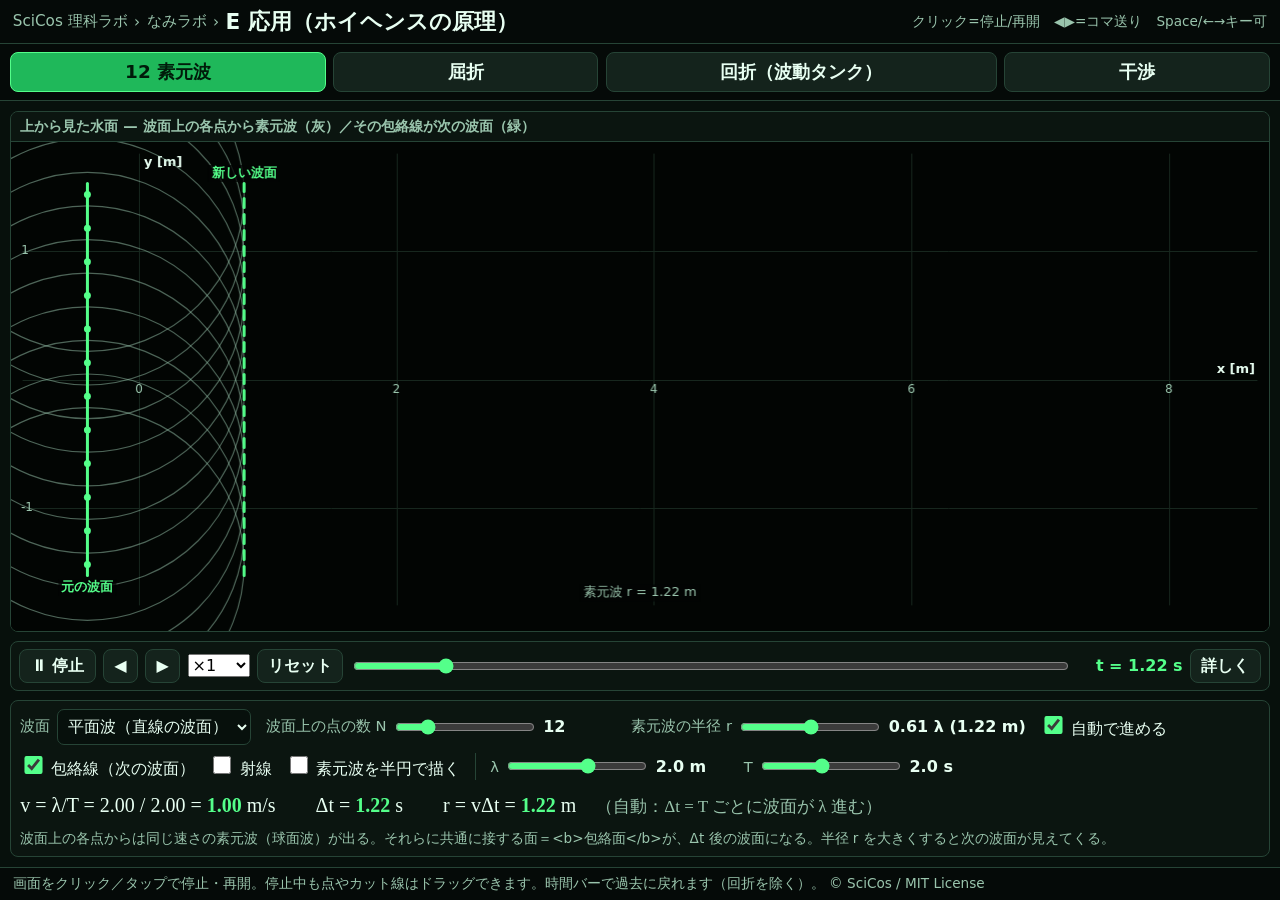
==== applied.html @ 254f8e30 "feat: なみラボ v0 — 共通ライブラリ・TOP・ページA(波面と射線/単振動/波の5量)・SPEC Co-Authored-By: Claude Fable 5.1 <noreply@anth" ====
<!doctype html><html lang="ja"><head><meta charset="utf-8">
<meta name="viewport" content="width=device-width, initial-scale=1, maximum-scale=1, user-scalable=no">
<title>E 応用（ホイヘンスの原理） - なみラボ</title>
<link rel="stylesheet" href="common.css">
<style>
  /* 局所補正（common.css は編集しない） */
  .controls .formula em{font-style:normal;color:var(--muted);font-size:.85em}
  .controls .formula .bad{color:var(--red);font-weight:700}
  .controls .note b{color:var(--green);font-weight:700}
</style>
</head><body>
<script src="common.js"></script>
<script>
(() => {
'use strict';
const { C, TAU, ui, fmt, clamp, hexA } = Nami;
const D2R = Math.PI / 180, R2D = 180 / Math.PI;

/* ===== 計測（fps）: window.__nami_debug ===== */
const DBG = (window.__nami_debug = { tab: '', fps: 0, frames: 0, grid: '', _n: 0, _t0: performance.now() });
function mark(id) {
  if (DBG.tab !== id) { DBG.tab = id; DBG._n = 0; DBG._t0 = performance.now(); }
  DBG.frames++; DBG._n++;
  const now = performance.now(), el = now - DBG._t0;
  if (el >= 500) { DBG.fps = Math.round(DBG._n * 1000 / el); DBG._n = 0; DBG._t0 = now; }
}

/* ===== 数学ヘルパ ===== */
const SN = 4096, ST = new Float32Array(SN);
for (let i = 0; i < SN; i++) ST[i] = Math.sin(TAU * i / SN);
const sinT = p => ST[((p * SN) | 0) & (SN - 1)];   // p は「回転数」単位

// 直線 nx*x+ny*y=c を矩形で切る → [[x,y],[x,y]] | null
function clipLine(nx, ny, c, r) {
  const cs = [[r.x0, r.y0], [r.x1, r.y0], [r.x1, r.y1], [r.x0, r.y1]], out = [];
  for (let k = 0; k < 4; k++) {
    const a = cs[k], b = cs[(k + 1) % 4];
    const fa = nx * a[0] + ny * a[1] - c, fb = nx * b[0] + ny * b[1] - c;
    if ((fa <= 0 && fb > 0) || (fa > 0 && fb <= 0)) {
      const t = fa / (fa - fb);
      out.push([a[0] + (b[0] - a[0]) * t, a[1] + (b[1] - a[1]) * t]);
    }
  }
  return out.length >= 2 ? [out[0], out[1]] : null;
}
// 平行な波面（山の線）を敷き詰める
function drawCrests(cv, nx, ny, lam, ph, rect, o) {
  let lo = 1e9, hi = -1e9;
  [[rect.x0, rect.y0], [rect.x1, rect.y0], [rect.x1, rect.y1], [rect.x0, rect.y1]].forEach(p => {
    const f = nx * p[0] + ny * p[1]; if (f < lo) lo = f; if (f > hi) hi = f;
  });
  const m0 = Math.ceil(ph - hi / lam), m1 = Math.floor(ph - lo / lam);
  if (m1 - m0 > 200) return;
  for (let m = m0; m <= m1; m++) {
    const seg = clipLine(nx, ny, lam * (ph - m), rect);
    if (seg) cv.line(seg[0][0], seg[0][1], seg[1][0], seg[1][1], o);
  }
}
// ワールド角 a0→a1 の円弧（ピクセル半径）
function arcPx(cv, x, y, rpx, a0, a1, o = {}) {
  const g = cv.ctx; g.save();
  g.strokeStyle = o.color || C.guide; g.lineWidth = o.width || 1.5; g.setLineDash(o.dash || []);
  g.beginPath(); g.arc(cv.px(x), cv.py(y), rpx, -a0, -a1, a1 > a0); g.stroke(); g.restore();
}
function fillRectPx(cv, X, Y, W, H, color) { const g = cv.ctx; g.save(); g.fillStyle = color; g.fillRect(X, Y, W, H); g.restore(); }

/* =========================================================
   E-12 素元波（ホイヘンスの原理）
   ========================================================= */
function buildHuygens(ctx) {
  const cv = ctx.canvas({ title: '上から見た水面 — 波面上の各点から素元波（灰）／その包絡線が次の波面（緑）' });
  const st = { mode: 'plane', N: 12, rq: 0.5, auto: true, env: true, ray: false, half: false, trail: true, lam: 2, T: 2 };

  ui.select(ctx.controls, {
    label: '波面', value: 'plane',
    options: [['plane', '平面波（直線の波面）'], ['sphere', '球面波（円弧の波面）']],
    onChange: v => st.mode = v
  });
  ui.slider(ctx.controls, { label: '波面上の点の数 N', min: 5, max: 40, step: 1, value: 12, digits: 0, onInput: v => st.N = v });
  const sR = ui.slider(ctx.controls, {
    label: '素元波の半径 r', min: 0, max: 1.2, step: 0.01, value: 0.5,
    fmt: x => fmt(x, 2) + ' λ (' + fmt(x * st.lam, 2) + ' m)',
    onInput: v => { st.rq = v; if (st.auto) { st.auto = false; tAuto.set(false, true); } }
  });
  const tAuto = ui.toggle(ctx.controls, { label: '自動で進める', checked: true, onChange: v => st.auto = v });
  ui.toggle(ctx.controls, { label: '包絡線（次の波面）', checked: true, onChange: v => st.env = v });
  ui.toggle(ctx.controls, { label: '射線', checked: false, onChange: v => st.ray = v });
  ui.toggle(ctx.controls, { label: '素元波を半円で描く', checked: false, onChange: v => st.half = v });
  ui.sep(ctx.controls);
  ui.slider(ctx.controls, { label: 'λ', min: 0.6, max: 3, step: 0.1, value: 2, unit: 'm', digits: 1, onInput: v => st.lam = v });
  ui.slider(ctx.controls, { label: 'T', min: 0.5, max: 4, step: 0.1, value: 2, unit: 's', digits: 1, onInput: v => st.T = v });
  const F = ui.formula(ctx.controls, '');
  ui.note(ctx.controls, '波面上の各点からは同じ速さの素元波（球面波）が出る。それらに共通に接する面＝<b>包絡面</b>が、Δt 後の波面になる。半径 r を大きくすると次の波面が見えてくる。');
  ui.toggle(ctx.detail, { label: '通り過ぎた波面を残す', checked: true, onChange: v => st.trail = v });
  ui.note(ctx.detail, '素元波の「後ろ向きの部分」は実際には現れない（前方にだけ進む）。「半円で描く」で教科書と同じ図になる。');

  return {
    draw(t) {
      mark('huygens');
      const lam = st.lam, T = st.T, v = lam / T;
      cv.clear(); cv.setPad({ l: 12, r: 12, t: 12, b: 26 });
      const aspect = cv.iw / Math.max(1, cv.ih);
      const halfW = Math.max(4.5, 1.75 * aspect);
      cv.setViewIso(halfW - 0.9, 0, halfW);
      const V = cv.view;
      cv.axes({ xLabel: 'x [m]', yLabel: 'y [m]', grid: true, yAxis: false, xAxis: false });

      const cyc0 = Math.floor(t / T), fr = t / T - cyc0;
      const rAuto = lam * fr;
      const r = st.auto ? rAuto : st.rq * lam;
      const dt = st.auto ? fr * T : (st.rq * lam) / v;
      const N = st.N | 0;
      const gray = hexA(C.guide, 0.5);

      if (st.mode === 'plane') {
        const xs = V.x0 + 0.5;
        const K = Math.max(1, Math.floor((V.x1 - 0.7 - xs) / lam));
        const cyc = st.auto ? (cyc0 % K) : 0;
        const x0 = xs + lam * cyc;
        const ySpan = V.y1 * 0.82;
        // 残像（すでに通った波面）
        if (st.trail) for (let c = 0; c < cyc; c++) cv.line(xs + lam * c, -ySpan, xs + lam * c, ySpan, { color: C.wave, width: 2, alpha: 0.22 });
        // 素元波
        if (r > 0.004) for (let k = 0; k < N; k++) {
          const y = N === 1 ? 0 : -ySpan + 2 * ySpan * k / (N - 1);
          cv.circle(x0, y, r, st.half ? { color: gray, width: 1.2, a0: -Math.PI / 2, a1: Math.PI / 2 } : { color: gray, width: 1.2 });
        }
        // 射線
        if (st.ray) { const stp = Math.max(1, Math.round(N / 7)); for (let k = 0; k < N; k += stp) { const y = N === 1 ? 0 : -ySpan + 2 * ySpan * k / (N - 1); cv.arrow(x0, y, x0 + Math.max(r, 0.35) + 0.45, y, { color: C.guide, width: 1.5, alpha: .8 }); } }
        // 元の波面／新しい波面
        cv.line(x0, -ySpan * 1.06, x0, ySpan * 1.06, { color: C.wave, width: 3 });
        for (let k = 0; k < N; k++) { const y = N === 1 ? 0 : -ySpan + 2 * ySpan * k / (N - 1); cv.dot(x0, y, 3.5, { color: C.wave }); }
        if (st.env && r > 0.004) {
          const solid = r > 0.93 * lam;
          cv.line(x0 + r, -ySpan * 1.06, x0 + r, ySpan * 1.06, { color: C.wave, width: 3, dash: solid ? [] : [9, 7] });
          cv.text('新しい波面', x0 + r, ySpan * 1.06, { dy: -10, color: C.wave, bold: true });
        }
        cv.text('元の波面', x0, -ySpan * 1.06, { dy: 12, color: C.wave, bold: true });
      } else {
        const S = { x: V.x0 + 0.55, y: 0 };
        const R0base = Math.max(0.9, lam * 0.7);
        const K = Math.max(1, Math.floor((V.x1 - 0.7 - S.x - R0base) / lam));
        const cyc = st.auto ? (cyc0 % K) : 0;
        const R0 = R0base + lam * cyc;
        const thMax = 72 * D2R;
        if (st.trail) for (let c = 0; c < cyc; c++) cv.circle(S.x, S.y, R0base + lam * c, { color: C.wave, width: 2, alpha: .22, a0: -thMax, a1: thMax });
        if (r > 0.004) for (let k = 0; k < N; k++) {
          const th = N === 1 ? 0 : -thMax + 2 * thMax * k / (N - 1);
          const px = S.x + R0 * Math.cos(th), py = S.y + R0 * Math.sin(th);
          cv.circle(px, py, r, st.half ? { color: gray, width: 1.2, a0: -th - Math.PI / 2, a1: -th + Math.PI / 2 } : { color: gray, width: 1.2 });
        }
        if (st.ray) { const stp = Math.max(1, Math.round(N / 7)); for (let k = 0; k < N; k += stp) { const th = N === 1 ? 0 : -thMax + 2 * thMax * k / (N - 1); const L = R0 + Math.max(r, .35) + .45; cv.arrow(S.x + R0 * Math.cos(th), S.y + R0 * Math.sin(th), S.x + L * Math.cos(th), S.y + L * Math.sin(th), { color: C.guide, width: 1.5, alpha: .8 }); } }
        cv.circle(S.x, S.y, R0, { color: C.wave, width: 3, a0: -thMax, a1: thMax });
        for (let k = 0; k < N; k++) { const th = N === 1 ? 0 : -thMax + 2 * thMax * k / (N - 1); cv.dot(S.x + R0 * Math.cos(th), S.y + R0 * Math.sin(th), 3.5, { color: C.wave }); }
        if (st.env && r > 0.004) {
          const solid = r > 0.93 * lam;
          cv.circle(S.x, S.y, R0 + r, { color: C.wave, width: 3, dash: solid ? [] : [9, 7], a0: -thMax, a1: thMax });
          cv.text('新しい波面', S.x + (R0 + r) * Math.cos(thMax * .55), S.y + (R0 + r) * Math.sin(thMax * .55), { dy: -12, color: C.wave, bold: true });
        }
        cv.dot(S.x, S.y, 6, { color: C.yellow, stroke: '#000' });
        cv.text('点波源', S.x, S.y, { dy: 16, color: C.yellow, bold: true });
        cv.text('元の波面', S.x + R0 * Math.cos(-thMax * .62), S.y + R0 * Math.sin(-thMax * .62), { dy: 14, color: C.wave, bold: true });
      }
      cv.text('素元波 r = ' + fmt(r, 2) + ' m', cv.view.x0 + (cv.view.x1 - cv.view.x0) * .5, cv.view.y0, { dy: -12, color: C.guide });
      cv.drawHandles();
      F.set('v = λ/T = ' + fmt(lam, 2) + ' / ' + fmt(T, 2) + ' = <b>' + fmt(lam / T, 2) + '</b> m/s　　'
        + 'Δt = <b>' + fmt(dt, 2) + '</b> s　　r = vΔt = <b>' + fmt(r, 2) + '</b> m'
        + (st.auto ? '　<em>（自動：Δt = T ごとに波面が λ 進む）</em>' : '　<em>（スライダーで手動）</em>'));
      if (st.auto) { const q = r / lam; if (Math.abs(sR.get() - q) > 0.005) sR.set(Math.min(1.2, q), true); }
    },
    period: () => st.T
  };
}

/* =========================================================
   E-12b 屈折
   ========================================================= */
function buildRefract(ctx) {
  const cv = ctx.canvas({ title: '境界での屈折 — 境界上の各点から出た素元波（媒質2）の包絡線が屈折波面' });
  const st = { v1: 1.5, v2: 1.0, i: 50, n: 6, wavelet: true, env: true, ray: true, anim: true, T: 2 };

  ui.slider(ctx.controls, { label: '媒質1の速さ v₁', min: 0.5, max: 2, step: 0.05, value: 1.5, unit: 'm/s', onInput: v => st.v1 = v });
  ui.slider(ctx.controls, { label: '媒質2の速さ v₂', min: 0.5, max: 2, step: 0.05, value: 1.0, unit: 'm/s', onInput: v => st.v2 = v });
  const sI = ui.slider(ctx.controls, { label: '入射角 i', min: 0, max: 80, step: 1, value: 50, digits: 0, unit: '°', onInput: v => st.i = v });
  ui.sep(ctx.controls);
  ui.toggle(ctx.controls, { label: '素元波', checked: true, onChange: v => st.wavelet = v });
  ui.toggle(ctx.controls, { label: '包絡線（屈折波面）', checked: true, onChange: v => st.env = v });
  ui.toggle(ctx.controls, { label: '射線・法線・角', checked: true, onChange: v => st.ray = v });
  ui.toggle(ctx.controls, { label: '波面アニメーション', checked: true, onChange: v => st.anim = v });
  const F = ui.formula(ctx.controls, '');
  ui.note(ctx.controls, '入射波面の端が A に着いてから、もう一方の端が B に着くまでの間に、A から出た素元波は媒質2を r = v₂t だけ広がる。<b>入射波面のハンドル（黄）をドラッグ</b>しても入射角を変えられる。');
  ui.slider(ctx.detail, { label: '素元波の数', min: 4, max: 8, step: 1, value: 6, digits: 0, onInput: v => st.n = v });
  ui.slider(ctx.detail, { label: 'T（周期）', min: 0.5, max: 4, step: 0.1, value: 2, unit: 's', digits: 1, onInput: v => st.T = v });
  ui.note(ctx.detail, '波面アニメーションは λ₁ = v₁T、λ₂ = v₂T の間隔で山の線を描いている。境界で山の線がつながる（位相が連続）ことに注目。');

  // ジオメトリ（draw で更新）
  const G = { D: 3, A: { x: -1.5, y: 0 }, hlen: 1.5 };
  cv.addHandle({
    get: () => {
      const i = st.i * D2R;
      return { x: G.A.x - Math.sin(i) * G.hlen, y: G.A.y + Math.cos(i) * G.hlen };
    },
    set: (x, y) => {
      const dx = x - G.A.x, dy = y - G.A.y;
      if (dy <= 0.02) return;
      const a = clamp(Math.atan2(-dx, dy) * R2D, 0, 80);
      st.i = a; sI.set(a, true);
    },
    color: C.yellow, r: 24, size: 8
  });

  return {
    draw(t) {
      mark('refract');
      cv.clear(); cv.setPad({ l: 12, r: 12, t: 12, b: 26 });
      const aspect = cv.iw / Math.max(1, cv.ih);
      const halfW = Math.max(3.4, 2.25 * aspect);
      cv.setViewIso(0, 0, halfW);
      const V = cv.view;
      const D = G.D = clamp(halfW * 0.62, 1.8, 3.6);
      const A = G.A = { x: -D / 2, y: 0 }, Bp = { x: D / 2, y: 0 };
      G.hlen = Math.min(V.y1 * 0.9, D * 0.75);

      // 媒質の背景
      fillRectPx(cv, cv.pad.l, cv.py(V.y1), cv.iw, cv.py(0) - cv.py(V.y1), 'rgba(105,183,255,0.055)');
      fillRectPx(cv, cv.pad.l, cv.py(0), cv.iw, cv.py(V.y0) - cv.py(0), 'rgba(199,146,255,0.075)');

      const i = st.i * D2R, si = Math.sin(i), ci = Math.cos(i);
      const v1 = st.v1, v2 = st.v2, T = st.T, lam1 = v1 * T, lam2 = v2 * T;
      const sr = (v2 / v1) * si;
      const total = sr > 1;
      const rr = total ? 0 : Math.asin(clamp(sr, -1, 1));
      const d1 = { x: si, y: -ci }, u1 = { x: ci, y: si };
      const d2 = { x: Math.sin(rr), y: -Math.cos(rr) }, u2 = { x: Math.cos(rr), y: Math.sin(rr) };

      // 波面アニメーション
      if (st.anim) {
        const ph = t / T;
        cv.clip(() => {
          drawCrests(cv, d1.x, d1.y, lam1, ph, { x0: V.x0, x1: V.x1, y0: 0, y1: V.y1 }, { color: C.wave1, width: 1.6, alpha: .45 });
          if (!total) drawCrests(cv, d2.x, d2.y, lam2, ph, { x0: V.x0, x1: V.x1, y0: V.y0, y1: 0 }, { color: C.wave, width: 1.6, alpha: .45 });
        });
      }

      // 境界
      cv.line(V.x0, 0, V.x1, 0, { color: '#8fd6b0', width: 2.5 });
      cv.text('媒質1　v₁ = ' + fmt(v1, 2) + ' m/s　λ₁ = ' + fmt(lam1, 2) + ' m', V.x0 + 0.15, V.y1, { dy: 14, align: 'left', color: C.wave1, bold: true });
      cv.text('媒質2　v₂ = ' + fmt(v2, 2) + ' m/s' + (total ? '' : '　λ₂ = ' + fmt(lam2, 2) + ' m'), V.x0 + 0.15, V.y0, { dy: -14, align: 'left', color: C.dens, bold: true });

      const degen = si < 0.03;
      if (!degen) {
        const Tt = D * si / v1;              // A→B' の所要時間
        const B = { x: A.x + u1.x * D * ci, y: A.y + u1.y * D * ci };
        // 素元波（媒質2側の半円）
        if (st.wavelet && !total) {
          const n = st.n | 0;
          for (let k = 0; k < n; k++) {
            const s = D * k / (n - 1), P = { x: A.x + s, y: 0 }, R = Math.sin(rr) * (D - s);
            if (R > 0.004) cv.circle(P.x, P.y, R, { color: hexA(C.guide, 0.55), width: 1.2, a0: 0, a1: Math.PI });
            cv.dot(P.x, 0, 3.5, { color: C.guide });
          }
        }
        // 入射波面（A→B、およびB'を通る位置）
        cv.line(A.x, A.y, B.x, B.y, { color: C.wave1, width: 3 });
        cv.text('A', A.x, A.y, { dy: 14, dx: -10, color: C.text, bold: true });
        cv.text('B', B.x, B.y, { dy: -12, color: C.wave1, bold: true });
        const segB = clipLine(u1.y, -u1.x, u1.y * Bp.x - u1.x * Bp.y, { x0: V.x0, x1: V.x1, y0: 0, y1: V.y1 });
        if (segB) cv.line(segB[0][0], segB[0][1], segB[1][0], segB[1][1], { color: C.wave1, width: 2, dash: [8, 6], alpha: .85 });
        cv.dot(Bp.x, 0, 4.5, { color: C.wave1 }); cv.text("B'", Bp.x, 0, { dy: 14, dx: 10, color: C.wave1, bold: true });
        // 屈折波面（包絡線）
        if (st.env && !total) {
          const Tp = { x: Bp.x - u2.x * D * Math.cos(rr), y: Bp.y - u2.y * D * Math.cos(rr) };
          cv.line(Bp.x, Bp.y, Tp.x, Tp.y, { color: C.wave, width: 3 });
          cv.text('屈折波面', (Bp.x + Tp.x) / 2, (Bp.y + Tp.y) / 2, { dy: 14, dx: 18, color: C.wave, bold: true });
        }
        // 射線・法線・角
        if (st.ray) {
          cv.line(A.x, V.y1 * 0.95, A.x, V.y0 * 0.95, { color: C.muted, width: 1.4, dash: [6, 6], alpha: .8 });
          const Lin = Math.min(V.y1 * 0.85, 1.6);
          cv.arrow(A.x - d1.x * Lin / ci, A.y - d1.y * Lin / ci, A.x, A.y, { color: C.wave1, width: 2.5 });
          arcPx(cv, A.x, A.y, 44, Math.PI / 2, Math.PI / 2 + i, { color: C.wave1 });
          cv.textPx('i = ' + fmt(st.i, 0) + '°', cv.px(A.x) + 58 * Math.cos(-(Math.PI / 2 + i / 2)), cv.py(A.y) + 58 * Math.sin(-(Math.PI / 2 + i / 2)), { color: C.wave1, bold: true });
          if (!total) {
            const Lr = Math.min(-V.y0 * 0.85, 1.6);
            cv.arrow(A.x, A.y, A.x + d2.x * Lr / Math.cos(rr), A.y + d2.y * Lr / Math.cos(rr), { color: C.wave, width: 2.5 });
            arcPx(cv, A.x, A.y, 44, -Math.PI / 2, -Math.PI / 2 + rr, { color: C.wave });
            cv.textPx('r = ' + fmt(rr * R2D, 1) + '°', cv.px(A.x) + 58 * Math.cos(Math.PI / 2 - rr / 2), cv.py(A.y) + 58 * Math.sin(Math.PI / 2 - rr / 2), { color: C.wave, bold: true });
          }
        }
        if (total) cv.text('屈折波なし（全反射）', (A.x + Bp.x) / 2, V.y0 * 0.55, { color: C.wave2, bold: true, size: 17 });
      } else {
        cv.text('入射角 0°（垂直入射）— 波面は境界に平行で、進む向きは変わらない', 0, V.y0 * 0.55, { color: C.muted, bold: true, size: 15 });
      }
      cv.drawHandles();

      // 読み出し
      if (total) {
        F.set('sin i / sin r：<span class="bad">屈折波なし（全反射）</span>　'
          + 'sin r = (v₂/v₁) sin i = ' + fmt(v2 / v1, 2) + ' × ' + fmt(si, 3) + ' = ' + fmt(sr, 3) + ' &gt; 1　'
          + '<em>臨界角 = ' + fmt(Math.asin(clamp(v1 / v2, -1, 1)) * R2D, 1) + '°</em>');
      } else {
        const n12 = si < 1e-6 ? v1 / v2 : si / Math.sin(rr);
        F.set('sin i / sin r = sin ' + fmt(st.i, 0) + '° / sin ' + fmt(rr * R2D, 1) + '° = ' + fmt(si, 3) + ' / ' + fmt(Math.sin(rr), 3) + ' = <b>' + fmt(n12, 3) + '</b>'
          + '　＝　v₁/v₂ = ' + fmt(v1, 2) + ' / ' + fmt(v2, 2) + ' = <b>' + fmt(v1 / v2, 3) + '</b>'
          + '　＝　λ₁/λ₂ = ' + fmt(lam1, 2) + ' / ' + fmt(lam2, 2) + ' = <b>' + fmt(lam1 / lam2, 3) + '</b>'
          + '　＝　n₁₂');
      }
    },
    period: () => st.T
  };
}

/* =========================================================
   E-12c 回折（2次元波動タンク・FDTD）
   ========================================================= */
function buildDiffract(ctx) {
  const cv = ctx.canvas({ title: '2次元 波動タンク（数値計算）— 左から平面波／中央の障壁とスリット' });
  const st = { preset: 'single', w: 24, lam: 12, sep: 40, gain: 2.2 };

  ui.select(ctx.controls, {
    label: 'プリセット', value: 'single',
    options: [['single', '単スリット'], ['double', '二重スリット'], ['none', '障壁なし']],
    onChange: v => { st.preset = v; buildWall(); }
  });
  ui.slider(ctx.controls, { label: 'スリット幅 w', min: 2, max: 60, step: 1, value: 24, digits: 0, unit: 'セル', onInput: v => { st.w = v; buildWall(); } });
  ui.slider(ctx.controls, { label: '波長 λ', min: 4, max: 30, step: 1, value: 12, digits: 0, unit: 'セル', onInput: v => st.lam = v });
  const sSep = ui.slider(ctx.controls, { label: 'スリット間隔 d', min: 12, max: 70, step: 1, value: 40, digits: 0, unit: 'セル', onInput: v => { st.sep = v; buildWall(); } });
  ui.slider(ctx.controls, { label: '明るさ', min: 1, max: 6, step: 0.1, value: 2.2, digits: 1, onInput: v => st.gain = v });
  const RO = ui.readout(ctx.controls, { label: 'w / λ', value: '' });
  ui.note(ctx.controls, '<b>作図＝手順（「12 素元波」タブ）／タンク＝現象（このタブ）</b>。スリットが波長に比べて狭い（w ≲ λ）ほど、波はスリットの後ろへ大きく回り込む。時間を巻き戻すことはできない（停止・再開・スロー・リセットのみ）。');
  ui.note(ctx.detail, '2次元波動方程式 ∂²u/∂t² = c²∇²u を差分法（クーラン数 0.5）で解いている。画面の端は吸収層（反射させない）。障壁は変位 0 の固い壁。');

  // --- 格子 ---
  let nx = 0, ny = 0, u, up, un, wall, sig, off, offg, img, step = 0, acc = 0;
  function alloc(_nx, _ny) {
    nx = _nx; ny = _ny; const n = nx * ny;
    u = new Float32Array(n); up = new Float32Array(n); un = new Float32Array(n);
    wall = new Uint8Array(n); sig = new Float32Array(n);
    off = document.createElement('canvas'); off.width = nx; off.height = ny;
    offg = off.getContext('2d'); img = offg.createImageData(nx, ny);
    const d = img.data; for (let k = 0; k < n; k++) d[4 * k + 3] = 255;
    const L = 15;
    for (let j = 0; j < ny; j++) for (let i2 = 0; i2 < nx; i2++) {
      const dist = Math.min(i2, j, nx - 1 - i2, ny - 1 - j);
      sig[j * nx + i2] = dist >= L ? 0 : 0.14 * Math.pow((L - dist) / L, 2);
    }
    step = 0; acc = 0; buildWall();
    DBG.grid = nx + '×' + ny;
  }
  const BXR = 0.42; // 障壁の位置（幅に対する割合）
  function buildWall() {
    if (!wall) return;
    wall.fill(0);
    if (st.preset === 'none') { clearField(); return; }
    const bx = Math.round(nx * BXR), cy = ny / 2;
    const open = [];
    if (st.preset === 'single') open.push([cy - st.w / 2, cy + st.w / 2]);
    else { open.push([cy - st.sep / 2 - st.w / 2, cy - st.sep / 2 + st.w / 2]); open.push([cy + st.sep / 2 - st.w / 2, cy + st.sep / 2 + st.w / 2]); }
    for (let j = 0; j < ny; j++) {
      let isOpen = false;
      for (const [a, b] of open) if (j >= a && j < b) isOpen = true;
      if (!isOpen) for (let i2 = bx; i2 < bx + 2; i2++) wall[j * nx + i2] = 1;
    }
    clearField();
  }
  function clearField() { if (u) { u.fill(0); up.fill(0); un.fill(0); } step = 0; acc = 0; }

  const Cc = 0.5, C2 = Cc * Cc, SRC = 16;
  function advance(n) {
    for (let s = 0; s < n; s++) {
      for (let j = 1; j < ny - 1; j++) {
        const row = j * nx;
        for (let i2 = 1; i2 < nx - 1; i2++) {
          const k = row + i2;
          if (wall[k]) { un[k] = 0; continue; }
          const lap = u[k + 1] + u[k - 1] + u[k + nx] + u[k - nx] - 4 * u[k];
          const sg = sig[k];
          un[k] = (2 * u[k] - (1 - sg) * up[k] + C2 * lap) / (1 + sg);
        }
      }
      for (let i2 = 0; i2 < nx; i2++) { un[i2] = 0; un[(ny - 1) * nx + i2] = 0; }
      for (let j = 0; j < ny; j++) { un[j * nx] = 0; un[j * nx + nx - 1] = 0; }
      // 平面波源（左端の列）
      const per = st.lam / Cc;
      const amp = Math.min(1, step / (2 * per));
      const sv = amp * sinT(step / per);
      for (let j = 1; j < ny - 1; j++) un[j * nx + SRC] = sv;
      const tmp = up; up = u; u = un; un = tmp;
      step++;
    }
  }
  function render() {
    const d = img.data, g = st.gain;
    for (let k = 0, n = nx * ny; k < n; k++) {
      const o = 4 * k;
      if (wall[k]) { d[o] = 124; d[o + 1] = 134; d[o + 2] = 128; continue; }
      let v = u[k] * g; if (v > 1) v = 1; else if (v < -1) v = -1;
      const m = Math.pow(Math.abs(v), 0.75);
      if (v >= 0) { d[o] = 84 * m; d[o + 1] = 255 * m; d[o + 2] = 138 * m; }
      else { d[o] = 60 * m; d[o + 1] = 130 * m; d[o + 2] = 255 * m; }
    }
    offg.putImageData(img, 0, 0);
  }

  return {
    draw(t, dt, running) {
      mark('diffract');
      cv.setPad({ l: 8, r: 8, t: 8, b: 8 });
      const aspect = cv.iw / Math.max(1, cv.ih);
      const budget = 26000;
      const wantX = clamp(Math.round(Math.sqrt(budget * aspect)), 90, 250);
      const wantY = clamp(Math.round(budget / wantX), 70, 180);
      if (Math.abs(wantX - nx) > 4 || Math.abs(wantY - ny) > 4) alloc(wantX, wantY);
      if (running && dt > 0) { acc += dt * 150; let n = Math.floor(acc); acc -= n; if (n > 14) n = 14; if (n > 0) advance(n); }
      cv.clear();
      render();
      const g = cv.ctx; g.save(); g.imageSmoothingEnabled = true;
      g.drawImage(off, cv.pad.l, cv.pad.t, cv.iw, cv.ih); g.restore();
      // 注記
      const cell = cv.iw / nx;
      cv.textPx('λ = ' + (st.lam | 0) + ' セル　スリット幅 w = ' + (st.w | 0) + ' セル　→　w/λ = ' + fmt(st.w / st.lam, 2)
        + '　（格子 ' + nx + '×' + ny + '）', cv.pad.l + 8, cv.pad.t + 12, { align: 'left', color: C.muted, size: 12 });
      // λ 目盛り
      const x0 = cv.pad.l + 8, yb = cv.pad.t + cv.ih - 14;
      g.save(); g.strokeStyle = C.yellow; g.lineWidth = 2; g.beginPath();
      g.moveTo(x0, yb - 5); g.lineTo(x0, yb); g.lineTo(x0 + st.lam * cell, yb); g.lineTo(x0 + st.lam * cell, yb - 5); g.stroke(); g.restore();
      cv.textPx('λ', x0 + st.lam * cell / 2, yb - 12, { color: C.yellow, bold: true, size: 12 });
      sSep.box.style.display = st.preset === 'double' ? '' : 'none';
      RO.set(fmt(st.w / st.lam, 2) + (st.w / st.lam >= 2 ? '　→ ほぼ直進' : st.w / st.lam <= 1 ? '　→ 大きく回り込む' : '　→ 少し広がる'));
    },
    onReset() { clearField(); },
    onStep(dir) { if (dir > 0) advance(25); },
    period: () => 2
  };
}

/* =========================================================
   E-I 干渉
   ========================================================= */
function buildInterfere(ctx) {
  const cv = ctx.canvas({ title: '2点波源の干渉（上から見た水面）— P はドラッグできます' });
  const st = { d: 3, lam: 2, T: 2, anti: false, lines: true, circles: false, gain: 1 };
  const P = { x: 2.4, y: 1.6 };

  ui.slider(ctx.controls, { label: '波源の間隔 d', min: 1, max: 6, step: 0.1, value: 3, unit: 'm', digits: 1, onInput: v => st.d = v });
  ui.select(ctx.controls, { label: '位相', value: '0', options: [['0', '同位相'], ['pi', '逆位相']], onChange: v => st.anti = (v === 'pi') });
  ui.toggle(ctx.controls, { label: '強め合い・弱め合いの線', checked: true, onChange: v => st.lines = v });
  ui.toggle(ctx.controls, { label: '教科書の作図（山＝実線・谷＝破線の同心円）', checked: false, onChange: v => st.circles = v });
  ui.sep(ctx.controls);
  ui.slider(ctx.controls, { label: 'λ', min: 0.6, max: 3, step: 0.1, value: 2, unit: 'm', digits: 1, onInput: v => st.lam = v });
  ui.slider(ctx.controls, { label: 'T', min: 0.5, max: 4, step: 0.1, value: 2, unit: 's', digits: 1, onInput: v => st.T = v });
  const F = ui.formula(ctx.controls, '');
  ui.note(ctx.controls, '<b>実線同士／破線同士の交点＝強め合い、実線と破線の交点＝弱め合い。</b> 強め合いの点は黄の線（経路差 = mλ）、弱め合いの点は水色の破線（経路差 = (m+½)λ）の上に並ぶ。逆位相にすると役割が入れかわる。');
  ui.slider(ctx.detail, { label: '明るさ', min: 0.5, max: 2.5, step: 0.1, value: 1, digits: 1, onInput: v => st.gain = v });
  ui.note(ctx.detail, 'y(x,y,t) = A sin2π(t/T − r₁/λ) + A sin(2π(t/T − r₂/λ) + φ) を各点で計算して濃淡で表示（振幅の減衰は考えない）。');

  cv.addHandle({ get: () => P, set: (x, y) => { P.x = x; P.y = y; }, color: C.yellow, label: 'P', r: 26, size: 8 });

  let off = null, offg = null, img = null, ow = 0, oh = 0;
  return {
    draw(t) {
      mark('interfere');
      cv.clear(); cv.setPad({ l: 34, r: 12, t: 12, b: 26 });
      const aspect = cv.iw / Math.max(1, cv.ih);
      const halfW = Math.max(4.2, 2.3 * aspect);
      cv.setViewIso(0, 0, halfW);
      const V = cv.view, lam = st.lam, T = st.T, d = st.d, phi = st.anti ? 0.5 : 0; // 回転数単位
      const S1 = { x: -d / 2, y: 0 }, S2 = { x: d / 2, y: 0 };
      const ph = t / T;

      // --- 濃淡（ImageData） ---
      const scale = Math.max(2, Math.ceil(Math.sqrt(cv.iw * cv.ih / 90000)));
      const W = Math.max(8, Math.round(cv.iw / scale)), H = Math.max(8, Math.round(cv.ih / scale));
      if (!off || W !== ow || H !== oh) {
        off = document.createElement('canvas'); off.width = W; off.height = H;
        offg = off.getContext('2d'); img = offg.createImageData(W, H); ow = W; oh = H;
        const dd = img.data; for (let k = 0; k < W * H; k++) dd[4 * k + 3] = 255;
      }
      const dd = img.data, sx = (V.x1 - V.x0) / W, sy = (V.y1 - V.y0) / H, gain = st.gain;
      for (let j = 0; j < H; j++) {
        const wy = V.y1 - (j + 0.5) * sy, dy1 = wy - S1.y, dy2 = wy - S2.y;
        const q1 = dy1 * dy1, q2 = dy2 * dy2;
        for (let i2 = 0; i2 < W; i2++) {
          const wx = V.x0 + (i2 + 0.5) * sx;
          const a = wx - S1.x, b = wx - S2.x;
          const r1 = Math.sqrt(a * a + q1), r2 = Math.sqrt(b * b + q2);
          let v = (sinT(ph - r1 / lam) + sinT(ph - r2 / lam + phi)) * 0.5 * gain;
          if (v > 1) v = 1; else if (v < -1) v = -1;
          const m = Math.pow(Math.abs(v), 0.8), o = 4 * (j * W + i2);
          if (v >= 0) { dd[o] = 84 * m; dd[o + 1] = 255 * m; dd[o + 2] = 138 * m; }
          else { dd[o] = 60 * m; dd[o + 1] = 130 * m; dd[o + 2] = 255 * m; }
        }
      }
      offg.putImageData(img, 0, 0);
      const g = cv.ctx; g.save(); g.imageSmoothingEnabled = true;
      g.drawImage(off, cv.pad.l, cv.pad.t, cv.iw, cv.ih); g.restore();
      cv.axes({ xLabel: 'x [m]', yLabel: 'y [m]', grid: false, xAxis: false, yAxis: false });

      // --- 教科書の作図（同心円） ---
      if (st.circles) {
        const rmax = Math.hypot(V.x1 - V.x0, V.y1 - V.y0);
        const base1 = lam * (ph - Math.floor(ph) + 0.75);
        const base2 = lam * (ph - Math.floor(ph) + 0.75 + phi);
        for (const [S, base] of [[S1, base1], [S2, base2]]) {
          for (let n = -2; n * lam + base < rmax; n++) {
            const rc = base + n * lam; if (rc <= 0.02) continue;
            cv.circle(S.x, S.y, rc, { color: hexA(C.wave, .75), width: 1.4 });
            const rt = rc + lam / 2; if (rt < rmax) cv.circle(S.x, S.y, rt, { color: hexA(C.wave1, .75), width: 1.4, dash: [6, 5] });
          }
        }
      }

      // --- 強め合い・弱め合いの双曲線 ---
      if (st.lines) {
        const c = d / 2, ymax = V.y1 * 1.15, xmax = V.x1 * 1.15;
        const drawHyp = (k, o) => {
          const a = k / 2; if (a >= c - 1e-4) { if (Math.abs(k) < 1e-9) { cv.line(0, V.y0, 0, V.y1, o); } return; }
          const b = Math.sqrt(c * c - a * a);
          let umax = Math.asinh(ymax / b);
          if (a > 1e-6) umax = Math.min(umax, Math.acosh(Math.max(1, xmax / a)));
          if (!isFinite(umax) || umax <= 0) umax = 0.1;
          for (const s of [1, -1]) {
            const pts = [];
            for (let q = 0; q <= 60; q++) {
              const uu = -umax + 2 * umax * q / 60;
              pts.push([s * a * Math.cosh(uu), b * Math.sinh(uu)]);
            }
            cv.plotPts(pts, o);
            if (a < 1e-6) break; // m=0 は1本（x=0）
          }
        };
        const M = Math.floor(d / lam) + 1;
        const optCon = { color: C.yellow, width: 2, alpha: .95 };
        const optDes = { color: C.anti, width: 2, alpha: .95, dash: [8, 6] };
        for (let m = 0; m <= M; m++) {
          const k1 = m * lam, k2 = (m + 0.5) * lam;
          if (k1 < d) drawHyp(k1, st.anti ? optDes : optCon);
          if (k2 < d) drawHyp(k2, st.anti ? optCon : optDes);
        }
      }

      // --- 波源・P ---
      cv.dot(S1.x, S1.y, 7, { color: C.wave2, stroke: '#000', width: 2 });
      cv.dot(S2.x, S2.y, 7, { color: C.wave2, stroke: '#000', width: 2 });
      cv.text('S₁', S1.x, S1.y, { dy: -18, color: C.wave2, bold: true, size: 15 });
      cv.text('S₂', S2.x, S2.y, { dy: -18, color: C.wave2, bold: true, size: 15 });
      cv.hbracket(S1.x, S2.x, V.y0 + (V.y1 - V.y0) * 0.09, 'd = ' + fmt(d, 1) + ' m', { below: true });
      cv.line(S1.x, S1.y, P.x, P.y, { color: hexA(C.yellow, .55), width: 1.4, dash: [5, 5] });
      cv.line(S2.x, S2.y, P.x, P.y, { color: hexA(C.yellow, .55), width: 1.4, dash: [5, 5] });
      cv.drawHandles();

      // --- 読み出し ---
      const r1 = Math.hypot(P.x - S1.x, P.y - S1.y), r2 = Math.hypot(P.x - S2.x, P.y - S2.y);
      const dr = Math.abs(r1 - r2), q = dr / lam, near = q - Math.floor(q);
      const isInt = Math.min(near, 1 - near) < 0.06, isHalf = Math.abs(near - 0.5) < 0.06;
      const con = st.anti ? isHalf : isInt, des = st.anti ? isInt : isHalf;
      const judge = con ? '<b>強め合い</b>' : des ? '<b style="color:#4dd0e1">弱め合い</b>' : '<em>中間</em>';
      F.set('S₁P = ' + fmt(r1, 2) + ' m　S₂P = ' + fmt(r2, 2) + ' m　経路差 |S₁P−S₂P| = <b>' + fmt(dr, 2) + '</b> m = <b>'
        + fmt(q, 2) + ' λ</b>　→　' + judge
        + '　<em>（' + (st.anti ? '逆位相：(m+½)λ で強め合い' : '同位相：mλ で強め合い') + '　v = λ/T = ' + fmt(lam / T, 2) + ' m/s）</em>');
    },
    period: () => st.T
  };
}

/* ========================================================= */
// 周期は各タブの api.period()（build 後に決まる）を参照する
function tabPeriod() { return (this.api && this.api.period) ? this.api.period() : 2; }
Nami.init({
  title: 'E 応用（ホイヘンスの原理）',
  tabs: [
    { id: 'huygens', label: '12 素元波', period: tabPeriod, build: buildHuygens },
    { id: 'refract', label: '屈折', period: tabPeriod, build: buildRefract },
    { id: 'diffract', label: '回折（波動タンク）', scrub: false, period: tabPeriod, build: buildDiffract },
    { id: 'interfere', label: '干渉', period: tabPeriod, build: buildInterfere }
  ]
});
})();
</script></body></html>
---- common.css ----
/* なみラボ 共通スタイル（おとラボと同パレット） */
:root{
  --bg:#07100c; --panel:#101a15; --panel2:#14231c; --line:#264436;
  --text:#e8fff2; --muted:#9ac5ad; --green:#54ff8a; --green2:#1fb85a;
  --red:#ff6b6b; --yellow:#ffd166; --blue:#69b7ff; --orange:#ffa64d; --purple:#c792ff; --cyan:#4dd0e1;
}
*{box-sizing:border-box}
[hidden]{display:none !important}
html{height:100%}
body{margin:0;min-height:100%;background:var(--bg);color:var(--text);font-family:system-ui,-apple-system,"Segoe UI","Hiragino Sans","Noto Sans JP",sans-serif}
body{display:flex;flex-direction:column;overflow-x:hidden}
button,input,select{font:inherit}
button{border:1px solid var(--line);background:var(--panel2);color:var(--text);border-radius:8px;padding:.5rem .75rem;cursor:pointer;line-height:1.2}
button:active{transform:translateY(1px)}
button.active{background:var(--green2);border-color:var(--green);color:#001b0a}
button.primary{background:var(--green2);border-color:var(--green);color:#001b0a;font-weight:800}
a{color:var(--blue)}

/* ヘッダー */
header.top{display:flex;align-items:center;gap:.6rem;padding:.45rem .8rem;background:#050a08;border-bottom:1px solid var(--line);flex-wrap:wrap}
header.top .crumb{color:var(--muted);font-size:.95rem;display:flex;gap:.4rem;align-items:center;flex-wrap:wrap}
header.top .crumb a{color:var(--muted);text-decoration:none}
header.top .crumb a:hover{color:var(--text)}
header.top .title{font-weight:900;font-size:clamp(1.05rem,2.4vw,1.35rem);color:var(--text)}
header.top .right{margin-left:auto;color:var(--muted);font-size:.85rem}

/* タブ */
nav.tabs{display:flex;gap:.45rem;padding:.5rem .65rem;background:#050a08;border-bottom:1px solid var(--line);overflow-x:auto}
nav.tabs button{flex:1 0 auto;font-weight:800;font-size:clamp(.95rem,2.2vw,1.15rem);white-space:nowrap}

/* ビュー */
main{flex:1 0 auto;display:flex;flex-direction:column}
.view{display:none;flex:1;min-height:0;flex-direction:column;padding:.6rem;gap:.55rem}
.view.show{display:flex}

/* 描画面（グリッド） */
.stage{display:grid;gap:.55rem;grid-template-columns:1fr;flex:1 0 auto;min-height:0}
.stage.cols2{grid-template-columns:1fr 1fr}
.stage.cols3{grid-template-columns:1fr 1fr 1fr}
.stage.hasMax{grid-template-columns:1fr !important}
.panel{position:relative;background:var(--panel);border:1px solid var(--line);border-radius:8px;display:flex;flex-direction:column;overflow:hidden;min-height:200px}
.panel.max{min-height:70vh}
.panel.hiddenByMax{display:none}
.panelTitle{padding:.3rem .6rem;font-size:.9rem;font-weight:700;color:var(--muted);border-bottom:1px solid var(--line);background:#0b1510;cursor:pointer;user-select:none;-webkit-user-select:none}
.panel canvas{display:block;width:100%;flex:1 1 0;height:0;min-height:160px;touch-action:none;background:#020503;cursor:pointer}
.panel .overlay{position:absolute;right:.5rem;top:.35rem;pointer-events:none;color:var(--yellow);font-weight:800;font-size:clamp(.95rem,2vw,1.2rem);text-shadow:0 0 6px #000}
.panel .overlayTL{position:absolute;left:.5rem;top:2rem;pointer-events:none;color:var(--muted);font-size:.85rem;text-shadow:0 0 6px #000}
.status{position:absolute;left:.6rem;top:.35rem;color:var(--yellow);font-weight:800;background:rgba(0,0,0,.5);padding:.2rem .45rem;border-radius:6px;pointer-events:none;font-size:.9rem}

/* 時間バー */
.timebar{display:flex;gap:.45rem;align-items:center;flex-wrap:wrap;padding:.45rem .55rem;border:1px solid var(--line);border-radius:8px;background:#0b1510}
.timebar button{padding:.4rem .65rem;font-weight:800}
.timebar input[type=range]{flex:1;min-width:120px;accent-color:var(--green)}
.timebar .tval{min-width:6.5rem;text-align:right;font-variant-numeric:tabular-nums;color:var(--green);font-weight:800}
.timebar .detailBtn{margin-left:auto}

/* 操作パネル */
.controls{display:flex;gap:.5rem .9rem;align-items:center;flex-wrap:wrap;padding:.5rem .6rem;border:1px solid var(--line);border-radius:8px;background:#0b1510}
.controls.detail{border-style:dashed;background:#0a1210}
.controls .ctl{display:flex;gap:.4rem;align-items:center;flex-wrap:wrap}
.controls .ctlLabel{color:var(--muted);font-size:.92rem;white-space:nowrap}
.controls .sep{width:1px;align-self:stretch;background:var(--line)}
.controls input[type=range]{width:140px;accent-color:var(--green)}
.controls .val{min-width:4.6rem;font-variant-numeric:tabular-nums;color:var(--text);font-weight:700}
.controls input[type=checkbox]{width:1.15rem;height:1.15rem;accent-color:var(--green)}
.controls select{background:#07100c;color:var(--text);border:1px solid var(--line);border-radius:7px;padding:.4rem}
.controls input[type=number]{width:6rem;background:#07100c;color:var(--text);border:1px solid var(--line);border-radius:7px;padding:.4rem}
.controls .note{color:var(--muted);font-size:.85rem;flex-basis:100%}
.controls .readout{font-weight:800;color:var(--yellow);font-variant-numeric:tabular-nums}
.controls .formula{font-family:"Cambria Math","STIX Two Math","Latin Modern Math",Georgia,serif;font-size:clamp(1rem,2.2vw,1.25rem);color:var(--text);flex-basis:100%;line-height:1.7}
.controls .formula b{color:var(--green);font-weight:700}
.swatch{display:inline-block;width:.9rem;height:.9rem;border-radius:3px;vertical-align:-.1rem;margin-right:.25rem}

footer{padding:.45rem .8rem;color:var(--muted);background:#050a08;border-top:1px solid var(--line);font-size:.85rem}

/* TOP（カード） */
.cards{display:grid;grid-template-columns:repeat(auto-fill,minmax(260px,1fr));gap:.8rem;padding:1rem;max-width:1100px;margin:0 auto;width:100%}
.card{display:block;background:var(--panel);border:1px solid var(--line);border-radius:10px;padding:.9rem 1rem;color:var(--text);text-decoration:none}
.card:hover{border-color:var(--green)}
.card h2{margin:0 0 .35rem;font-size:1.15rem}
.card p{margin:0;color:var(--muted);font-size:.92rem;line-height:1.5}
.card .tabsList{margin-top:.5rem;display:flex;flex-wrap:wrap;gap:.3rem}
.card .tabsList span{font-size:.8rem;border:1px solid var(--line);border-radius:6px;padding:.1rem .4rem;color:var(--muted)}
.lead{padding:1rem 1rem 0;max-width:1100px;margin:0 auto;width:100%;color:var(--muted)}

@media (max-width:760px){
  .stage.cols2,.stage.cols3{grid-template-columns:1fr}
  .view{padding:.45rem;gap:.45rem}
  .controls input[type=range]{width:120px}
  .panel{min-height:170px}
  nav.tabs button{font-size:.9rem;padding:.45rem .55rem}
}
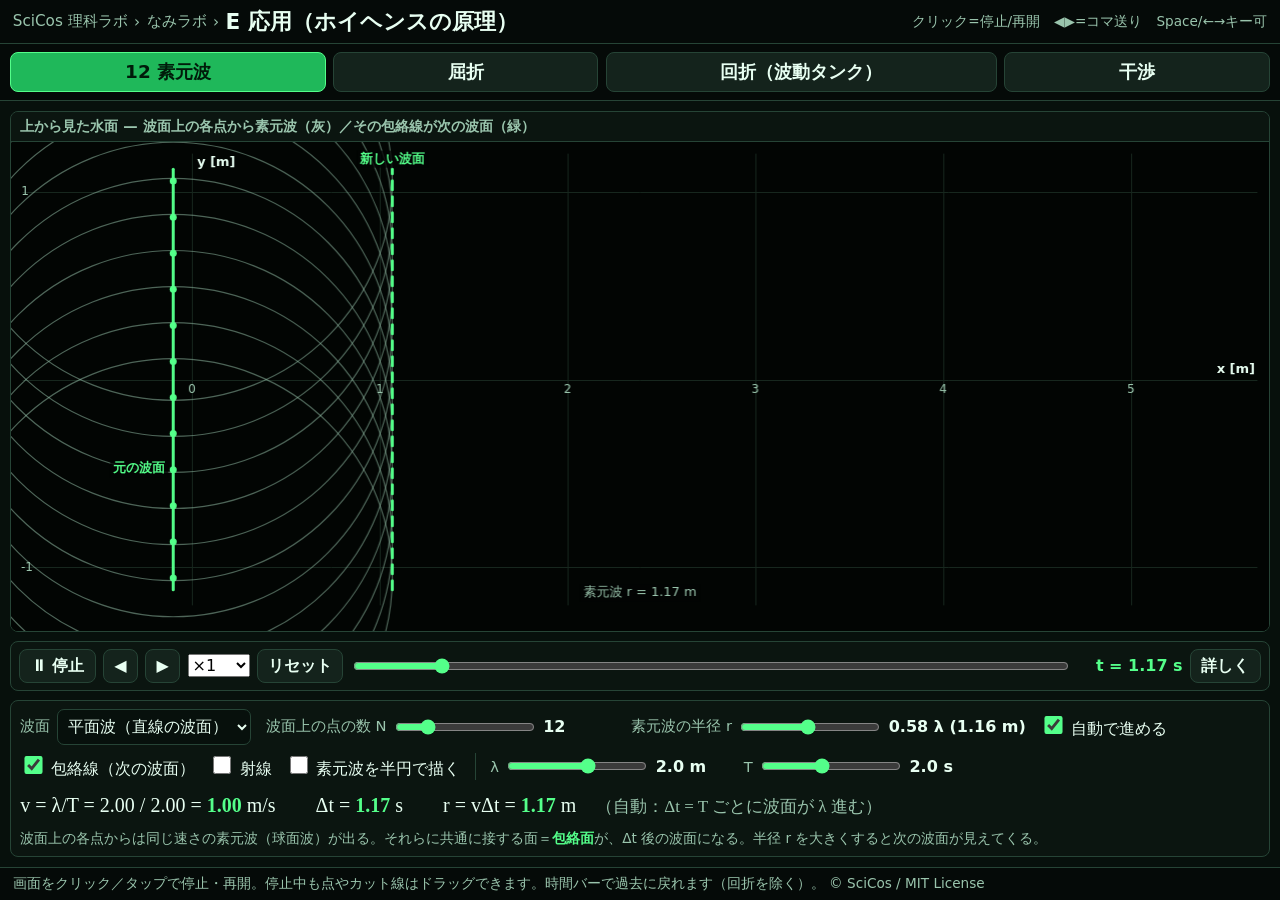
==== commit dd685275: "feat: ページE 応用（素元波／屈折／回折タンク／干渉）＋ B-4「左右反転して重ねる」撤去・y-t記録計をページ送り方式（t軸右向き固定）に変更 Co-Authored-By: Claude F" ====
--- a/applied.html
+++ b/applied.html
@@ -7,6 +7,7 @@
   .controls .formula em{font-style:normal;color:var(--muted);font-size:.85em}
   .controls .formula .bad{color:var(--red);font-weight:700}
   .controls .note b{color:var(--green);font-weight:700}
+  @media (max-width:760px){ .panel{min-height:300px} }
 </style>
 </head><body>
 <script src="common.js"></script>
@@ -62,6 +63,8 @@
   g.strokeStyle = o.color || C.guide; g.lineWidth = o.width || 1.5; g.setLineDash(o.dash || []);
   g.beginPath(); g.arc(cv.px(x), cv.py(y), rpx, -a0, -a1, a1 > a0); g.stroke(); g.restore();
 }
+// HTML を使える注記（ui.note は textContent のため）
+function note(parent, html) { const n = ui.note(parent, ''); n.innerHTML = html; return n; }
 function fillRectPx(cv, X, Y, W, H, color) { const g = cv.ctx; g.save(); g.fillStyle = color; g.fillRect(X, Y, W, H); g.restore(); }
 
 /* =========================================================
@@ -90,9 +93,9 @@
   ui.slider(ctx.controls, { label: 'λ', min: 0.6, max: 3, step: 0.1, value: 2, unit: 'm', digits: 1, onInput: v => st.lam = v });
   ui.slider(ctx.controls, { label: 'T', min: 0.5, max: 4, step: 0.1, value: 2, unit: 's', digits: 1, onInput: v => st.T = v });
   const F = ui.formula(ctx.controls, '');
-  ui.note(ctx.controls, '波面上の各点からは同じ速さの素元波（球面波）が出る。それらに共通に接する面＝<b>包絡面</b>が、Δt 後の波面になる。半径 r を大きくすると次の波面が見えてくる。');
+  note(ctx.controls, '波面上の各点からは同じ速さの素元波（球面波）が出る。それらに共通に接する面＝<b>包絡面</b>が、Δt 後の波面になる。半径 r を大きくすると次の波面が見えてくる。');
   ui.toggle(ctx.detail, { label: '通り過ぎた波面を残す', checked: true, onChange: v => st.trail = v });
-  ui.note(ctx.detail, '素元波の「後ろ向きの部分」は実際には現れない（前方にだけ進む）。「半円で描く」で教科書と同じ図になる。');
+  note(ctx.detail, '素元波の「後ろ向きの部分」は実際には現れない（前方にだけ進む）。「半円で描く」で教科書と同じ図になる。');
 
   return {
     draw(t) {
@@ -100,10 +103,10 @@
       const lam = st.lam, T = st.T, v = lam / T;
       cv.clear(); cv.setPad({ l: 12, r: 12, t: 12, b: 26 });
       const aspect = cv.iw / Math.max(1, cv.ih);
-      const halfW = Math.max(4.5, 1.75 * aspect);
+      const halfW = Math.max(3.2, 1.2 * aspect);
       cv.setViewIso(halfW - 0.9, 0, halfW);
       const V = cv.view;
-      cv.axes({ xLabel: 'x [m]', yLabel: 'y [m]', grid: true, yAxis: false, xAxis: false });
+      cv.axes({ xLabel: 'x [m]', yLabel: 'y [m]', grid: true, yAxis: false, xAxis: false, xStep: 1, yStep: 1 });
 
       const cyc0 = Math.floor(t / T), fr = t / T - cyc0;
       const rAuto = lam * fr;
@@ -113,11 +116,11 @@
       const gray = hexA(C.guide, 0.5);
 
       if (st.mode === 'plane') {
-        const xs = V.x0 + 0.5;
+        const xs = V.x0 + 0.8;
         const K = Math.max(1, Math.floor((V.x1 - 0.7 - xs) / lam));
         const cyc = st.auto ? (cyc0 % K) : 0;
         const x0 = xs + lam * cyc;
-        const ySpan = V.y1 * 0.82;
+        const ySpan = V.y1 * 0.88;
         // 残像（すでに通った波面）
         if (st.trail) for (let c = 0; c < cyc; c++) cv.line(xs + lam * c, -ySpan, xs + lam * c, ySpan, { color: C.wave, width: 2, alpha: 0.22 });
         // 素元波
@@ -135,15 +138,20 @@
           cv.line(x0 + r, -ySpan * 1.06, x0 + r, ySpan * 1.06, { color: C.wave, width: 3, dash: solid ? [] : [9, 7] });
           cv.text('新しい波面', x0 + r, ySpan * 1.06, { dy: -10, color: C.wave, bold: true });
         }
-        cv.text('元の波面', x0, -ySpan * 1.06, { dy: 12, color: C.wave, bold: true });
+        const labLeft = cv.px(x0) - cv.pad.l < 90;   // 画面左端に近いときは右側に出す
+        cv.text('元の波面', x0, -ySpan * 0.45, { dx: labLeft ? 8 : -8, align: labLeft ? 'left' : 'right', color: C.wave, bold: true });
       } else {
         const S = { x: V.x0 + 0.55, y: 0 };
         const R0base = Math.max(0.9, lam * 0.7);
         const K = Math.max(1, Math.floor((V.x1 - 0.7 - S.x - R0base) / lam));
         const cyc = st.auto ? (cyc0 % K) : 0;
         const R0 = R0base + lam * cyc;
-        const thMax = 72 * D2R;
-        if (st.trail) for (let c = 0; c < cyc; c++) cv.circle(S.x, S.y, R0base + lam * c, { color: C.wave, width: 2, alpha: .22, a0: -thMax, a1: thMax });
+        // 円弧が画面の上下に収まる範囲にする
+        const thMax = clamp(Math.asin(Math.min(1, V.y1 * 0.92 / R0)), 16 * D2R, 72 * D2R);
+        if (st.trail) for (let c = 0; c < cyc; c++) {
+          const Rc = R0base + lam * c, th = clamp(Math.asin(Math.min(1, V.y1 * 0.92 / Rc)), 16 * D2R, 72 * D2R);
+          cv.circle(S.x, S.y, Rc, { color: C.wave, width: 2, alpha: .22, a0: -th, a1: th });
+        }
         if (r > 0.004) for (let k = 0; k < N; k++) {
           const th = N === 1 ? 0 : -thMax + 2 * thMax * k / (N - 1);
           const px = S.x + R0 * Math.cos(th), py = S.y + R0 * Math.sin(th);
@@ -188,10 +196,10 @@
   ui.toggle(ctx.controls, { label: '射線・法線・角', checked: true, onChange: v => st.ray = v });
   ui.toggle(ctx.controls, { label: '波面アニメーション', checked: true, onChange: v => st.anim = v });
   const F = ui.formula(ctx.controls, '');
-  ui.note(ctx.controls, '入射波面の端が A に着いてから、もう一方の端が B に着くまでの間に、A から出た素元波は媒質2を r = v₂t だけ広がる。<b>入射波面のハンドル（黄）をドラッグ</b>しても入射角を変えられる。');
+  note(ctx.controls, '入射波面の端が A に着いてから、もう一方の端が B に着くまでの間に、A から出た素元波は媒質2を r = v₂t だけ広がる。<b>入射波面のハンドル（黄）をドラッグ</b>しても入射角を変えられる。');
   ui.slider(ctx.detail, { label: '素元波の数', min: 4, max: 8, step: 1, value: 6, digits: 0, onInput: v => st.n = v });
   ui.slider(ctx.detail, { label: 'T（周期）', min: 0.5, max: 4, step: 0.1, value: 2, unit: 's', digits: 1, onInput: v => st.T = v });
-  ui.note(ctx.detail, '波面アニメーションは λ₁ = v₁T、λ₂ = v₂T の間隔で山の線を描いている。境界で山の線がつながる（位相が連続）ことに注目。');
+  note(ctx.detail, '波面アニメーションは λ₁ = v₁T、λ₂ = v₂T の間隔で山の線を描いている。境界で山の線がつながる（位相が連続）ことに注目。');
 
   // ジオメトリ（draw で更新）
   const G = { D: 3, A: { x: -1.5, y: 0 }, hlen: 1.5 };
@@ -245,7 +253,7 @@
       // 境界
       cv.line(V.x0, 0, V.x1, 0, { color: '#8fd6b0', width: 2.5 });
       cv.text('媒質1　v₁ = ' + fmt(v1, 2) + ' m/s　λ₁ = ' + fmt(lam1, 2) + ' m', V.x0 + 0.15, V.y1, { dy: 14, align: 'left', color: C.wave1, bold: true });
-      cv.text('媒質2　v₂ = ' + fmt(v2, 2) + ' m/s' + (total ? '' : '　λ₂ = ' + fmt(lam2, 2) + ' m'), V.x0 + 0.15, V.y0, { dy: -14, align: 'left', color: C.dens, bold: true });
+      cv.text('媒質2　v₂ = ' + fmt(v2, 2) + ' m/s' + (total ? '' : '　λ₂ = ' + fmt(lam2, 2) + ' m'), V.x0 + 0.15, V.y0 * 0.62, { align: 'left', color: C.dens, bold: true });
 
       const degen = si < 0.03;
       if (!degen) {
@@ -276,13 +284,13 @@
         // 射線・法線・角
         if (st.ray) {
           cv.line(A.x, V.y1 * 0.95, A.x, V.y0 * 0.95, { color: C.muted, width: 1.4, dash: [6, 6], alpha: .8 });
-          const Lin = Math.min(V.y1 * 0.85, 1.6);
-          cv.arrow(A.x - d1.x * Lin / ci, A.y - d1.y * Lin / ci, A.x, A.y, { color: C.wave1, width: 2.5 });
+          const Lin = Math.min(V.y1 * 0.85 / Math.max(ci, 0.2), 2.4);
+          cv.arrow(A.x - d1.x * Lin, A.y - d1.y * Lin, A.x, A.y, { color: C.wave1, width: 2.5 });
           arcPx(cv, A.x, A.y, 44, Math.PI / 2, Math.PI / 2 + i, { color: C.wave1 });
           cv.textPx('i = ' + fmt(st.i, 0) + '°', cv.px(A.x) + 58 * Math.cos(-(Math.PI / 2 + i / 2)), cv.py(A.y) + 58 * Math.sin(-(Math.PI / 2 + i / 2)), { color: C.wave1, bold: true });
           if (!total) {
-            const Lr = Math.min(-V.y0 * 0.85, 1.6);
-            cv.arrow(A.x, A.y, A.x + d2.x * Lr / Math.cos(rr), A.y + d2.y * Lr / Math.cos(rr), { color: C.wave, width: 2.5 });
+            const Lr = Math.min(-V.y0 * 0.85 / Math.max(Math.cos(rr), 0.2), 2.4);
+            cv.arrow(A.x, A.y, A.x + d2.x * Lr, A.y + d2.y * Lr, { color: C.wave, width: 2.5 });
             arcPx(cv, A.x, A.y, 44, -Math.PI / 2, -Math.PI / 2 + rr, { color: C.wave });
             cv.textPx('r = ' + fmt(rr * R2D, 1) + '°', cv.px(A.x) + 58 * Math.cos(Math.PI / 2 - rr / 2), cv.py(A.y) + 58 * Math.sin(Math.PI / 2 - rr / 2), { color: C.wave, bold: true });
           }
@@ -327,11 +335,11 @@
   const sSep = ui.slider(ctx.controls, { label: 'スリット間隔 d', min: 12, max: 70, step: 1, value: 40, digits: 0, unit: 'セル', onInput: v => { st.sep = v; buildWall(); } });
   ui.slider(ctx.controls, { label: '明るさ', min: 1, max: 6, step: 0.1, value: 2.2, digits: 1, onInput: v => st.gain = v });
   const RO = ui.readout(ctx.controls, { label: 'w / λ', value: '' });
-  ui.note(ctx.controls, '<b>作図＝手順（「12 素元波」タブ）／タンク＝現象（このタブ）</b>。スリットが波長に比べて狭い（w ≲ λ）ほど、波はスリットの後ろへ大きく回り込む。時間を巻き戻すことはできない（停止・再開・スロー・リセットのみ）。');
-  ui.note(ctx.detail, '2次元波動方程式 ∂²u/∂t² = c²∇²u を差分法（クーラン数 0.5）で解いている。画面の端は吸収層（反射させない）。障壁は変位 0 の固い壁。');
+  note(ctx.controls, '<b>作図＝手順（「12 素元波」タブ）／タンク＝現象（このタブ）</b>。スリットが波長に比べて狭い（w ≲ λ）ほど、波はスリットの後ろへ大きく回り込む。時間を巻き戻すことはできない（停止・再開・スロー・リセットのみ）。');
+  note(ctx.detail, '2次元波動方程式 ∂²u/∂t² = c²∇²u を差分法（クーラン数 0.5）で解いている。画面の端は吸収層（反射させない）。障壁は変位 0 の固い壁。');
 
   // --- 格子 ---
-  let nx = 0, ny = 0, u, up, un, wall, sig, off, offg, img, step = 0, acc = 0;
+  let nx = 0, ny = 0, u, up, un, wall, sig, off, offg, img, step = 0, acc = 0, phase = 0;
   function alloc(_nx, _ny) {
     nx = _nx; ny = _ny; const n = nx * ny;
     u = new Float32Array(n); up = new Float32Array(n); un = new Float32Array(n);
@@ -344,14 +352,14 @@
       const dist = Math.min(i2, j, nx - 1 - i2, ny - 1 - j);
       sig[j * nx + i2] = dist >= L ? 0 : 0.14 * Math.pow((L - dist) / L, 2);
     }
-    step = 0; acc = 0; buildWall();
+    step = 0; acc = 0; phase = 0; buildWall();
     DBG.grid = nx + '×' + ny;
   }
   const BXR = 0.42; // 障壁の位置（幅に対する割合）
   function buildWall() {
     if (!wall) return;
     wall.fill(0);
-    if (st.preset === 'none') { clearField(); return; }
+    if (st.preset === 'none') return;
     const bx = Math.round(nx * BXR), cy = ny / 2;
     const open = [];
     if (st.preset === 'single') open.push([cy - st.w / 2, cy + st.w / 2]);
@@ -361,9 +369,9 @@
       for (const [a, b] of open) if (j >= a && j < b) isOpen = true;
       if (!isOpen) for (let i2 = bx; i2 < bx + 2; i2++) wall[j * nx + i2] = 1;
     }
-    clearField();
+    for (let k = 0, n = nx * ny; k < n; k++) if (wall[k]) { u[k] = 0; up[k] = 0; un[k] = 0; }
   }
-  function clearField() { if (u) { u.fill(0); up.fill(0); un.fill(0); } step = 0; acc = 0; }
+  function clearField() { if (u) { u.fill(0); up.fill(0); un.fill(0); } step = 0; acc = 0; phase = 0; }
 
   const Cc = 0.5, C2 = Cc * Cc, SRC = 16;
   function advance(n) {
@@ -380,10 +388,10 @@
       }
       for (let i2 = 0; i2 < nx; i2++) { un[i2] = 0; un[(ny - 1) * nx + i2] = 0; }
       for (let j = 0; j < ny; j++) { un[j * nx] = 0; un[j * nx + nx - 1] = 0; }
-      // 平面波源（左端の列）
-      const per = st.lam / Cc;
-      const amp = Math.min(1, step / (2 * per));
-      const sv = amp * sinT(step / per);
+      // 平面波源（左側の列）: λ を変えても位相は連続
+      phase += Cc / st.lam;
+      const amp = Math.min(1, step * Cc / (2 * st.lam));
+      const sv = amp * sinT(phase);
       for (let j = 1; j < ny - 1; j++) un[j * nx + SRC] = sv;
       const tmp = up; up = u; u = un; un = tmp;
       step++;
@@ -421,12 +429,25 @@
       cv.textPx('λ = ' + (st.lam | 0) + ' セル　スリット幅 w = ' + (st.w | 0) + ' セル　→　w/λ = ' + fmt(st.w / st.lam, 2)
         + '　（格子 ' + nx + '×' + ny + '）', cv.pad.l + 8, cv.pad.t + 12, { align: 'left', color: C.muted, size: 12 });
       // λ 目盛り
-      const x0 = cv.pad.l + 8, yb = cv.pad.t + cv.ih - 14;
+      const x0 = cv.pad.l + cv.iw - 12 - st.lam * cell, yb = cv.pad.t + cv.ih - 14;
       g.save(); g.strokeStyle = C.yellow; g.lineWidth = 2; g.beginPath();
       g.moveTo(x0, yb - 5); g.lineTo(x0, yb); g.lineTo(x0 + st.lam * cell, yb); g.lineTo(x0 + st.lam * cell, yb - 5); g.stroke(); g.restore();
       cv.textPx('λ', x0 + st.lam * cell / 2, yb - 12, { color: C.yellow, bold: true, size: 12 });
       sSep.box.style.display = st.preset === 'double' ? '' : 'none';
-      RO.set(fmt(st.w / st.lam, 2) + (st.w / st.lam >= 2 ? '　→ ほぼ直進' : st.w / st.lam <= 1 ? '　→ 大きく回り込む' : '　→ 少し広がる'));
+      DBG.probe = () => { // 検証用: 障壁の前後・軸外の振幅（rms）
+        const bx = Math.round(nx * BXR), box = (i0, i1, j0, j1) => {
+          let s = 0, c = 0;
+          for (let j = j0 | 0; j < (j1 | 0); j++) for (let i2 = i0 | 0; i2 < (i1 | 0); i2++) { const v = u[j * nx + i2]; s += v * v; c++; }
+          return Math.sqrt(s / Math.max(1, c));
+        };
+        return {
+          front: box(SRC + 4, bx - 4, ny * 0.3, ny * 0.7),
+          behindAxis: box(bx + 10, bx + 40, ny * 0.42, ny * 0.58),
+          behindOff: box(bx + 10, bx + 40, ny * 0.05, ny * 0.25),
+          nx, ny, step
+        };
+      };
+      RO.set(fmt(st.w / st.lam, 2));
     },
     onReset() { clearField(); },
     onStep(dir) { if (dir > 0) advance(25); },
@@ -450,9 +471,9 @@
   ui.slider(ctx.controls, { label: 'λ', min: 0.6, max: 3, step: 0.1, value: 2, unit: 'm', digits: 1, onInput: v => st.lam = v });
   ui.slider(ctx.controls, { label: 'T', min: 0.5, max: 4, step: 0.1, value: 2, unit: 's', digits: 1, onInput: v => st.T = v });
   const F = ui.formula(ctx.controls, '');
-  ui.note(ctx.controls, '<b>実線同士／破線同士の交点＝強め合い、実線と破線の交点＝弱め合い。</b> 強め合いの点は黄の線（経路差 = mλ）、弱め合いの点は水色の破線（経路差 = (m+½)λ）の上に並ぶ。逆位相にすると役割が入れかわる。');
+  note(ctx.controls, '<b>実線同士／破線同士の交点＝強め合い、実線と破線の交点＝弱め合い。</b> 強め合いの点は黄の線（経路差 = mλ）、弱め合いの点は水色の破線（経路差 = (m+½)λ）の上に並ぶ。逆位相にすると役割が入れかわる。');
   ui.slider(ctx.detail, { label: '明るさ', min: 0.5, max: 2.5, step: 0.1, value: 1, digits: 1, onInput: v => st.gain = v });
-  ui.note(ctx.detail, 'y(x,y,t) = A sin2π(t/T − r₁/λ) + A sin(2π(t/T − r₂/λ) + φ) を各点で計算して濃淡で表示（振幅の減衰は考えない）。');
+  note(ctx.detail, 'y(x,y,t) = A sin2π(t/T − r₁/λ) + A sin(2π(t/T − r₂/λ) + φ) を各点で計算して濃淡で表示（振幅の減衰は考えない）。');
 
   cv.addHandle({ get: () => P, set: (x, y) => { P.x = x; P.y = y; }, color: C.yellow, label: 'P', r: 26, size: 8 });
 
@@ -486,7 +507,7 @@
           const r1 = Math.sqrt(a * a + q1), r2 = Math.sqrt(b * b + q2);
           let v = (sinT(ph - r1 / lam) + sinT(ph - r2 / lam + phi)) * 0.5 * gain;
           if (v > 1) v = 1; else if (v < -1) v = -1;
-          const m = Math.pow(Math.abs(v), 0.8), o = 4 * (j * W + i2);
+          const m = Math.pow(Math.abs(v), 1.25), o = 4 * (j * W + i2);
           if (v >= 0) { dd[o] = 84 * m; dd[o + 1] = 255 * m; dd[o + 2] = 138 * m; }
           else { dd[o] = 60 * m; dd[o + 1] = 130 * m; dd[o + 2] = 255 * m; }
         }
@@ -504,8 +525,8 @@
         for (const [S, base] of [[S1, base1], [S2, base2]]) {
           for (let n = -2; n * lam + base < rmax; n++) {
             const rc = base + n * lam; if (rc <= 0.02) continue;
-            cv.circle(S.x, S.y, rc, { color: hexA(C.wave, .75), width: 1.4 });
-            const rt = rc + lam / 2; if (rt < rmax) cv.circle(S.x, S.y, rt, { color: hexA(C.wave1, .75), width: 1.4, dash: [6, 5] });
+            cv.circle(S.x, S.y, rc, { color: hexA(C.text, .9), width: 1.6 });
+            const rt = rc + lam / 2; if (rt < rmax) cv.circle(S.x, S.y, rt, { color: hexA(C.text, .55), width: 1.4, dash: [6, 5] });
           }
         }
       }
@@ -550,6 +571,8 @@
       cv.drawHandles();
 
       // --- 読み出し ---
+      DBG.P = P; DBG.st = st;
+      DBG.toPage = (wx, wy) => { const r = cv.el.getBoundingClientRect(); return { x: r.left + cv.px(wx), y: r.top + cv.py(wy) }; };
       const r1 = Math.hypot(P.x - S1.x, P.y - S1.y), r2 = Math.hypot(P.x - S2.x, P.y - S2.y);
       const dr = Math.abs(r1 - r2), q = dr / lam, near = q - Math.floor(q);
       const isInt = Math.min(near, 1 - near) < 0.06, isHalf = Math.abs(near - 0.5) < 0.06;
--- a/common.css
+++ b/common.css
@@ -45,7 +45,7 @@
 .panel canvas{display:block;width:100%;flex:1 1 0;height:0;min-height:160px;touch-action:none;background:#020503;cursor:pointer}
 .panel .overlay{position:absolute;right:.5rem;top:.35rem;pointer-events:none;color:var(--yellow);font-weight:800;font-size:clamp(.95rem,2vw,1.2rem);text-shadow:0 0 6px #000}
 .panel .overlayTL{position:absolute;left:.5rem;top:2rem;pointer-events:none;color:var(--muted);font-size:.85rem;text-shadow:0 0 6px #000}
-.status{position:absolute;left:.6rem;top:.35rem;color:var(--yellow);font-weight:800;background:rgba(0,0,0,.5);padding:.2rem .45rem;border-radius:6px;pointer-events:none;font-size:.9rem}
+.status{position:absolute;left:.6rem;bottom:.5rem;color:var(--yellow);font-weight:800;background:rgba(0,0,0,.5);padding:.2rem .45rem;border-radius:6px;pointer-events:none;font-size:.9rem}
 
 /* 時間バー */
 .timebar{display:flex;gap:.45rem;align-items:center;flex-wrap:wrap;padding:.45rem .55rem;border:1px solid var(--line);border-radius:8px;background:#0b1510}
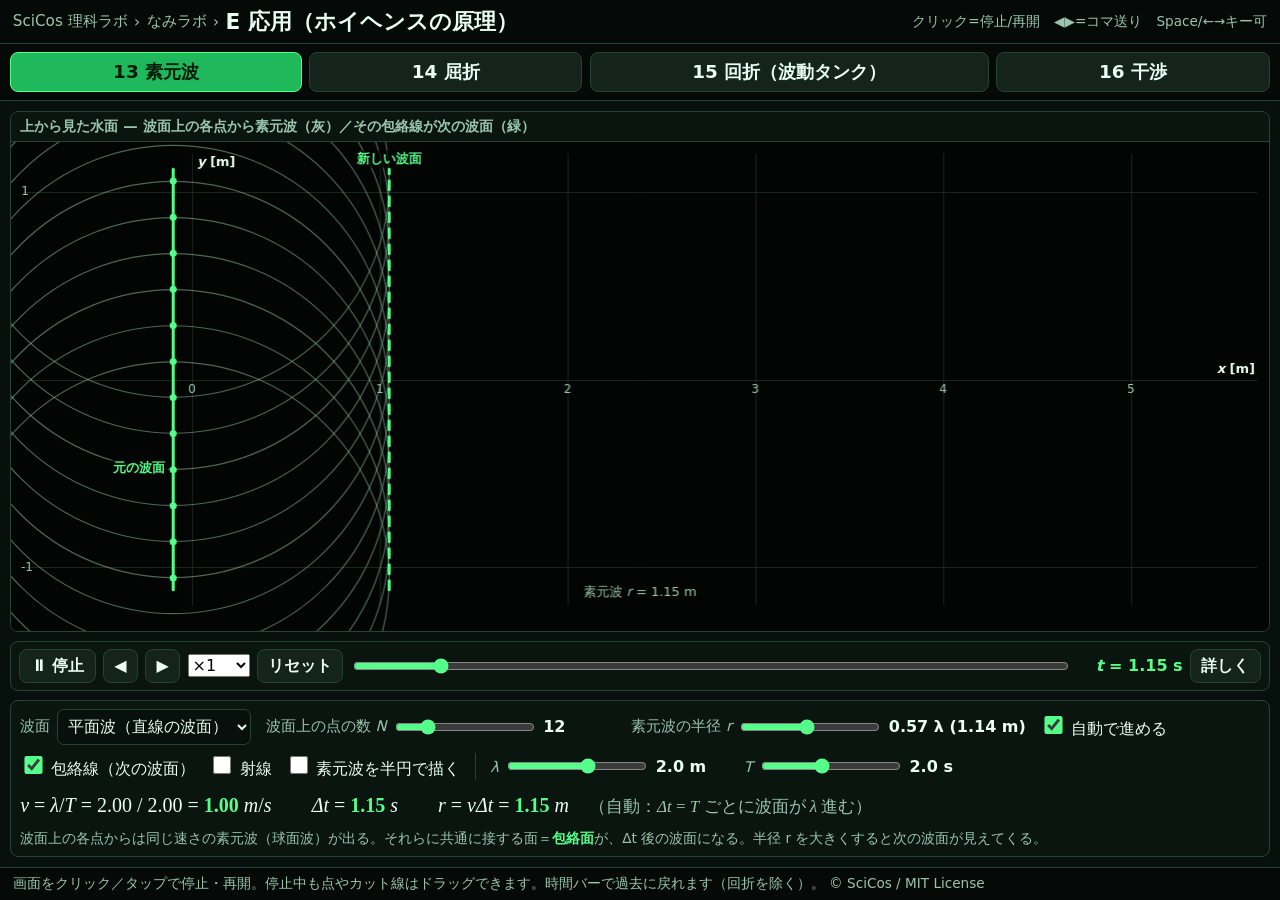
==== commit 60e7ed36: "fix(E): レビュー反映（干渉の自動判定削除→点Pのy-tグラフ・色入替・屈折の作図途中量・回折◀無効化・全反射を詳しくへ）＋番号13-16・回折の波の速さ可変 Co-Authored-By: C" ====
--- a/applied.html
+++ b/applied.html
@@ -7,7 +7,10 @@
   .controls .formula em{font-style:normal;color:var(--muted);font-size:.85em}
   .controls .formula .bad{color:var(--red);font-weight:700}
   .controls .note b{color:var(--green);font-weight:700}
-  @media (max-width:760px){ .panel{min-height:300px} }
+  .timebar button[disabled]{opacity:.38;cursor:not-allowed}
+  /* 干渉タブ: 上面図（広）＋ 点Pの y-t（細） */
+  .stage.stageIF{grid-template-columns:2fr 1fr}
+  @media (max-width:760px){ .panel{min-height:300px} .stage.stageIF{grid-template-columns:1fr} }
 </style>
 </head><body>
 <script src="common.js"></script>
@@ -68,7 +71,7 @@
 function fillRectPx(cv, X, Y, W, H, color) { const g = cv.ctx; g.save(); g.fillStyle = color; g.fillRect(X, Y, W, H); g.restore(); }
 
 /* =========================================================
-   E-12 素元波（ホイヘンスの原理）
+   E-13 素元波（ホイヘンスの原理）
    ========================================================= */
 function buildHuygens(ctx) {
   const cv = ctx.canvas({ title: '上から見た水面 — 波面上の各点から素元波（灰）／その包絡線が次の波面（緑）' });
@@ -181,11 +184,11 @@
 }
 
 /* =========================================================
-   E-12b 屈折
+   E-14 屈折
    ========================================================= */
 function buildRefract(ctx) {
   const cv = ctx.canvas({ title: '境界での屈折 — 境界上の各点から出た素元波（媒質2）の包絡線が屈折波面' });
-  const st = { v1: 1.5, v2: 1.0, i: 50, n: 6, wavelet: true, env: true, ray: true, anim: true, T: 2 };
+  const st = { v1: 1.5, v2: 1.0, i: 50, n: 6, wavelet: true, env: true, ray: true, anim: true, len: true, T: 2 };
 
   ui.slider(ctx.controls, { label: '媒質1の速さ v₁', min: 0.5, max: 2, step: 0.05, value: 1.5, unit: 'm/s', onInput: v => st.v1 = v });
   ui.slider(ctx.controls, { label: '媒質2の速さ v₂', min: 0.5, max: 2, step: 0.05, value: 1.0, unit: 'm/s', onInput: v => st.v2 = v });
@@ -194,12 +197,14 @@
   ui.toggle(ctx.controls, { label: '素元波', checked: true, onChange: v => st.wavelet = v });
   ui.toggle(ctx.controls, { label: '包絡線（屈折波面）', checked: true, onChange: v => st.env = v });
   ui.toggle(ctx.controls, { label: '射線・法線・角', checked: true, onChange: v => st.ray = v });
+  ui.toggle(ctx.controls, { label: "作図の長さ BB′・AT", checked: true, onChange: v => st.len = v });
   ui.toggle(ctx.controls, { label: '波面アニメーション', checked: true, onChange: v => st.anim = v });
   const F = ui.formula(ctx.controls, '');
-  note(ctx.controls, '入射波面の端が A に着いてから、もう一方の端が B に着くまでの間に、A から出た素元波は媒質2を r = v₂t だけ広がる。<b>入射波面のハンドル（黄）をドラッグ</b>しても入射角を変えられる。');
+  note(ctx.controls, "入射波面の端 A がすでに境界に着いてから、もう一方の端 B が境界の B′ に着くまでの時間を Δt とする。その Δt の間に、<b>B は媒質1を BB′ = v₁Δt だけ進み</b>、<b>A から出た素元波は媒質2を半径 AT = v₂Δt だけ広がる</b>。直角三角形 ABB′ と ATB′ は斜辺 AB′ が共通だから、sin i = BB′/AB′・sin r = AT/AB′ となり、比をとると AB′ が消えて sin i / sin r = v₁/v₂ になる。<b>入射波面のハンドル（黄）をドラッグ</b>しても入射角を変えられる。");
   ui.slider(ctx.detail, { label: '素元波の数', min: 4, max: 8, step: 1, value: 6, digits: 0, onInput: v => st.n = v });
   ui.slider(ctx.detail, { label: 'T（周期）', min: 0.5, max: 4, step: 0.1, value: 2, unit: 's', digits: 1, onInput: v => st.T = v });
   note(ctx.detail, '波面アニメーションは λ₁ = v₁T、λ₂ = v₂T の間隔で山の線を描いている。境界で山の線がつながる（位相が連続）ことに注目。');
+  note(ctx.detail, '<b>発展（物理基礎の範囲外）</b>：v₂ &gt; v₁ のとき、入射角を大きくしていくと (v₂/v₁) sin i が 1 を超え、sin r = (v₂/v₁) sin i をみたす角 r が存在しなくなる。ちょうど 1 になる入射角を<b>臨界角</b>、それより大きい角で屈折波が出ない現象を<b>全反射</b>という。');
 
   // ジオメトリ（draw で更新）
   const G = { D: 3, A: { x: -1.5, y: 0 }, hlen: 1.5 };
@@ -255,9 +260,12 @@
       cv.text('媒質1　v₁ = ' + fmt(v1, 2) + ' m/s　λ₁ = ' + fmt(lam1, 2) + ' m', V.x0 + 0.15, V.y1, { dy: 14, align: 'left', color: C.wave1, bold: true });
       cv.text('媒質2　v₂ = ' + fmt(v2, 2) + ' m/s' + (total ? '' : '　λ₂ = ' + fmt(lam2, 2) + ' m'), V.x0 + 0.15, V.y0 * 0.62, { align: 'left', color: C.dens, bold: true });
 
+      // 作図の途中量: 入射波面の端 B が境界の B′ に着くまでの時間 Δt と、その間の BB′・AT
+      const BBp = D * si;                    // BB′ = v₁Δt（媒質1で端 B が進む距離）
+      const Tt = BBp / v1;                   // Δt（B→B′ の所要時間）
+      const AT = total ? 0 : D * Math.sin(rr); // AT = v₂Δt（同じ Δt に A から出た素元波の半径）
       const degen = si < 0.03;
       if (!degen) {
-        const Tt = D * si / v1;              // A→B' の所要時間
         const B = { x: A.x + u1.x * D * ci, y: A.y + u1.y * D * ci };
         // 素元波（媒質2側の半円）
         if (st.wavelet && !total) {
@@ -275,11 +283,25 @@
         const segB = clipLine(u1.y, -u1.x, u1.y * Bp.x - u1.x * Bp.y, { x0: V.x0, x1: V.x1, y0: 0, y1: V.y1 });
         if (segB) cv.line(segB[0][0], segB[0][1], segB[1][0], segB[1][1], { color: C.wave1, width: 2, dash: [8, 6], alpha: .85 });
         cv.dot(Bp.x, 0, 4.5, { color: C.wave1 }); cv.text("B'", Bp.x, 0, { dy: 14, dx: 10, color: C.wave1, bold: true });
-        // 屈折波面（包絡線）
-        if (st.env && !total) {
-          const Tp = { x: Bp.x - u2.x * D * Math.cos(rr), y: Bp.y - u2.y * D * Math.cos(rr) };
+        // 屈折波面（包絡線）— T は素元波（半径 AT）との接点
+        const Tp = total ? null : { x: Bp.x - u2.x * D * Math.cos(rr), y: Bp.y - u2.y * D * Math.cos(rr) };
+        if (st.env && Tp) {
           cv.line(Bp.x, Bp.y, Tp.x, Tp.y, { color: C.wave, width: 3 });
           cv.text('屈折波面', (Bp.x + Tp.x) / 2, (Bp.y + Tp.y) / 2, { dy: 14, dx: 18, color: C.wave, bold: true });
+        }
+        // 作図の途中量（長さ）: AB′（共通の斜辺）・BB′ = v₁Δt（青）・AT = v₂Δt（緑）
+        if (st.len) {
+          cv.line(A.x, A.y, Bp.x, Bp.y, { color: hexA(C.muted, .8), width: 1.5, dash: [6, 5] });
+          cv.text("AB′ = " + fmt(D, 2) + ' m', (A.x + Bp.x) / 2, 0, { dy: -11, color: C.muted });
+          cv.line(B.x, B.y, Bp.x, Bp.y, { color: C.wave1, width: 4.5, alpha: .95 });
+          cv.text("BB′ = v₁Δt = " + fmt(BBp, 2) + ' m', (B.x + Bp.x) / 2, (B.y + Bp.y) / 2, { dx: 9, dy: -6, align: 'left', color: C.wave1, bold: true });
+          if (Tp) {
+            cv.line(A.x, A.y, Tp.x, Tp.y, { color: C.wave, width: 4.5, alpha: .95 });
+            cv.dot(Tp.x, Tp.y, 4.5, { color: C.wave });
+            cv.text('T', Tp.x, Tp.y, { dx: -13, dy: 9, color: C.wave, bold: true });
+            // 角 r の円弧（A まわり 44px）を避けて、T 寄りにラベルを置く
+            cv.text('AT = v₂Δt = ' + fmt(AT, 2) + ' m', A.x + (Tp.x - A.x) * 0.78, A.y + (Tp.y - A.y) * 0.78, { dx: -10, dy: 12, align: 'right', color: C.wave, bold: true });
+          }
         }
         // 射線・法線・角
         if (st.ray) {
@@ -295,20 +317,32 @@
             cv.textPx('r = ' + fmt(rr * R2D, 1) + '°', cv.px(A.x) + 58 * Math.cos(Math.PI / 2 - rr / 2), cv.py(A.y) + 58 * Math.sin(Math.PI / 2 - rr / 2), { color: C.wave, bold: true });
           }
         }
-        if (total) cv.text('屈折波なし（全反射）', (A.x + Bp.x) / 2, V.y0 * 0.55, { color: C.wave2, bold: true, size: 17 });
+        if (total) cv.text(ctx.detail.hidden ? '屈折波なし' : '屈折波なし（全反射）', (A.x + Bp.x) / 2, V.y0 * 0.55, { color: C.wave2, bold: true, size: 17 });
       } else {
         cv.text('入射角 0°（垂直入射）— 波面は境界に平行で、進む向きは変わらない', 0, V.y0 * 0.55, { color: C.muted, bold: true, size: 15 });
       }
       cv.drawHandles();
 
-      // 読み出し
+      // 読み出し（作図の途中量 → 式 の順に出す）
+      const showDetail = !ctx.detail.hidden;
       if (total) {
-        F.set('sin i / sin r：<span class="bad">屈折波なし（全反射）</span>　'
-          + 'sin r = (v₂/v₁) sin i = ' + fmt(v2 / v1, 2) + ' × ' + fmt(si, 3) + ' = ' + fmt(sr, 3) + ' &gt; 1　'
-          + '<em>臨界角 = ' + fmt(Math.asin(clamp(v1 / v2, -1, 1)) * R2D, 1) + '°</em>');
+        F.set('sin r = (v₂/v₁) sin i = ' + fmt(v2 / v1, 2) + ' × ' + fmt(si, 3) + ' = ' + fmt(sr, 3) + ' &gt; 1'
+          + '<br>sin r が 1 を超える角 r は存在しない　→　<span class="bad">屈折波なし</span>'
+          + (showDetail
+            ? '<br><em>（発展）この現象を全反射という。sin r = 1 になる入射角＝臨界角 = ' + fmt(Math.asin(clamp(v1 / v2, -1, 1)) * R2D, 1) + '°</em>'
+            : ''));
       } else {
         const n12 = si < 1e-6 ? v1 / v2 : si / Math.sin(rr);
-        F.set('sin i / sin r = sin ' + fmt(st.i, 0) + '° / sin ' + fmt(rr * R2D, 1) + '° = ' + fmt(si, 3) + ' / ' + fmt(Math.sin(rr), 3) + ' = <b>' + fmt(n12, 3) + '</b>'
+        const step1 = si < 1e-6
+          ? '入射角 0°：BB′ = 0、AT = 0（波面は境界に平行なので、進む向きは変わらない）'
+          : "Δt（B が B′ に着くまで）= BB′/v₁ = " + fmt(Tt, 2) + ' s　→　'
+            + "BB′ = v₁Δt = " + fmt(v1, 2) + ' × ' + fmt(Tt, 2) + ' = ' + fmt(BBp, 2) + ' m　／　'
+            + 'AT = v₂Δt = ' + fmt(v2, 2) + ' × ' + fmt(Tt, 2) + ' = ' + fmt(AT, 2) + ' m　／　'
+            + "AB′ = " + fmt(D, 2) + ' m（共通の斜辺）';
+        const step2 = "sin i = BB′/AB′ = v₁Δt/AB′ = " + fmt(BBp, 2) + ' / ' + fmt(D, 2) + ' = ' + fmt(si, 3)
+          + "　　sin r = AT/AB′ = v₂Δt/AB′ = " + fmt(AT, 2) + ' / ' + fmt(D, 2) + ' = ' + fmt(Math.sin(rr), 3);
+        F.set(step1 + '<br>' + step2
+          + "<br>sin i / sin r = (v₁Δt/AB′) / (v₂Δt/AB′) = " + fmt(si, 3) + ' / ' + fmt(Math.sin(rr), 3) + ' = <b>' + fmt(n12, 3) + '</b>'
           + '　＝　v₁/v₂ = ' + fmt(v1, 2) + ' / ' + fmt(v2, 2) + ' = <b>' + fmt(v1 / v2, 3) + '</b>'
           + '　＝　λ₁/λ₂ = ' + fmt(lam1, 2) + ' / ' + fmt(lam2, 2) + ' = <b>' + fmt(lam1 / lam2, 3) + '</b>'
           + '　＝　n₁₂');
@@ -319,11 +353,13 @@
 }
 
 /* =========================================================
-   E-12c 回折（2次元波動タンク・FDTD）
+   E-15 回折（2次元波動タンク・FDTD）
    ========================================================= */
 function buildDiffract(ctx) {
   const cv = ctx.canvas({ title: '2次元 波動タンク（数値計算）— 左から平面波／中央の障壁とスリット' });
-  const st = { preset: 'single', w: 24, lam: 12, sep: 40, gain: 2.2 };
+  // v＝クーラン数 s = v·dt/dx（セル/ステップ）、Tst＝波源の周期（ステップ）、λ = v·Tst（セル）は導出量
+  const st = { preset: 'single', w: 24, v: 0.5, Tst: 24, sep: 40, gain: 2.2 };
+  const lamOf = () => st.v * st.Tst;
 
   ui.select(ctx.controls, {
     label: 'プリセット', value: 'single',
@@ -331,15 +367,24 @@
     onChange: v => { st.preset = v; buildWall(); }
   });
   ui.slider(ctx.controls, { label: 'スリット幅 w', min: 2, max: 60, step: 1, value: 24, digits: 0, unit: 'セル', onInput: v => { st.w = v; buildWall(); } });
-  ui.slider(ctx.controls, { label: '波長 λ', min: 4, max: 30, step: 1, value: 12, digits: 0, unit: 'セル', onInput: v => st.lam = v });
+  ui.slider(ctx.controls, { label: '波の速さ v', min: 0.15, max: 0.5, step: 0.01, value: 0.5, digits: 2, unit: 'セル/ステップ', onInput: v => { st.v = v; RL.set(fmt(lamOf(), 1) + ' セル'); RO.set(fmt(st.w / lamOf(), 2)); } });
+  ui.slider(ctx.controls, { label: '波源の周期 T', min: 10, max: 60, step: 1, value: 24, digits: 0, unit: 'ステップ', onInput: v => { st.Tst = v; RL.set(fmt(lamOf(), 1) + ' セル'); RO.set(fmt(st.w / lamOf(), 2)); } });
   const sSep = ui.slider(ctx.controls, { label: 'スリット間隔 d', min: 12, max: 70, step: 1, value: 40, digits: 0, unit: 'セル', onInput: v => { st.sep = v; buildWall(); } });
   ui.slider(ctx.controls, { label: '明るさ', min: 1, max: 6, step: 0.1, value: 2.2, digits: 1, onInput: v => st.gain = v });
+  const RL = ui.readout(ctx.controls, { label: 'λ = vT', value: '' });
   const RO = ui.readout(ctx.controls, { label: 'w / λ', value: '' });
-  note(ctx.controls, '<b>作図＝手順（「12 素元波」タブ）／タンク＝現象（このタブ）</b>。スリットが波長に比べて狭い（w ≲ λ）ほど、波はスリットの後ろへ大きく回り込む。時間を巻き戻すことはできない（停止・再開・スロー・リセットのみ）。');
-  note(ctx.detail, '2次元波動方程式 ∂²u/∂t² = c²∇²u を差分法（クーラン数 0.5）で解いている。画面の端は吸収層（反射させない）。障壁は変位 0 の固い壁。');
+  note(ctx.controls, '<b>作図＝手順（「13 素元波」タブ）／タンク＝現象（このタブ）</b>。スリットが波長に比べて狭い（w ≲ λ）ほど、波はスリットの後ろへ大きく回り込む。');
+  note(ctx.controls, '<b>波長 λ は直接は決められない。</b>決められるのは波源の周期 T（＝振動数 f = 1/T）と媒質で決まる速さ v で、λ = vT はその結果。<b>T を固定したまま v を変えると、f はそのままで λ だけが変わる</b>（波源の振動が速さを決めるのではない）。');
+  note(ctx.controls, '<b>1セル＝格子の1目盛り</b>。実際の長さではなく、λ とスリット幅 w の<b>比</b>だけが現象を決める。');
+  note(ctx.controls, 'このタブは各時刻の場を1ステップずつ積み上げて計算しているので、<b>時間を巻き戻すことはできない</b>（◀ は使えない。停止・再開・スロー・リセット・▶ のみ）。');
+  note(ctx.detail, '2次元波動方程式 ∂²u/∂t² = c²∇²u を差分法で解いている。スライダーの「速さ v」は差分法のクーラン数 s = v·dt/dx そのもの（dx = 1セル、dt = 1ステップ）。この解き方が安定なのは s ≤ 1/√2 ≒ 0.71 のときなので、上限を 0.5 にしてある。画面の端は吸収層（反射させない）。障壁は変位 0 の固い壁。');
+
+  // コマ戻し ◀ は無効（場は1ステップずつ積み上げる＝過去の場を持っていない）
+  ctx.sim.stepBack.disabled = true;
+  ctx.sim.stepBack.title = '回折は時間を戻せません（場を1ステップずつ積み上げる数値計算のため）';
 
   // --- 格子 ---
-  let nx = 0, ny = 0, u, up, un, wall, sig, off, offg, img, step = 0, acc = 0, phase = 0;
+  let nx = 0, ny = 0, u, up, un, wall, sig, off, offg, img, step = 0, acc = 0, phase = 0, lastT = 0;
   function alloc(_nx, _ny) {
     nx = _nx; ny = _ny; const n = nx * ny;
     u = new Float32Array(n); up = new Float32Array(n); un = new Float32Array(n);
@@ -373,8 +418,10 @@
   }
   function clearField() { if (u) { u.fill(0); up.fill(0); un.fill(0); } step = 0; acc = 0; phase = 0; }
 
-  const Cc = 0.5, C2 = Cc * Cc, SRC = 16;
+  const SRC = 16;
   function advance(n) {
+    const C2 = st.v * st.v;               // クーラン数の2乗（v はセル/ステップ）
+    const sgK = st.v / 0.5;               // 吸収層の強さは速さに比例させる（v を下げても端で反射させない）
     for (let s = 0; s < n; s++) {
       for (let j = 1; j < ny - 1; j++) {
         const row = j * nx;
@@ -382,15 +429,15 @@
           const k = row + i2;
           if (wall[k]) { un[k] = 0; continue; }
           const lap = u[k + 1] + u[k - 1] + u[k + nx] + u[k - nx] - 4 * u[k];
-          const sg = sig[k];
+          const sg = sig[k] * sgK;
           un[k] = (2 * u[k] - (1 - sg) * up[k] + C2 * lap) / (1 + sg);
         }
       }
       for (let i2 = 0; i2 < nx; i2++) { un[i2] = 0; un[(ny - 1) * nx + i2] = 0; }
       for (let j = 0; j < ny; j++) { un[j * nx] = 0; un[j * nx + nx - 1] = 0; }
-      // 平面波源（左側の列）: λ を変えても位相は連続
-      phase += Cc / st.lam;
-      const amp = Math.min(1, step * Cc / (2 * st.lam));
+      // 平面波源（左側の列）: 周期 T ステップで振動。v や T を変えても位相は連続
+      phase += 1 / st.Tst;
+      const amp = Math.min(1, step / (2 * st.Tst));
       const sv = amp * sinT(phase);
       for (let j = 1; j < ny - 1; j++) un[j * nx + SRC] = sv;
       const tmp = up; up = u; u = un; un = tmp;
@@ -413,6 +460,7 @@
   return {
     draw(t, dt, running) {
       mark('diffract');
+      lastT = t;
       cv.setPad({ l: 8, r: 8, t: 8, b: 8 });
       const aspect = cv.iw / Math.max(1, cv.ih);
       const budget = 26000;
@@ -424,15 +472,18 @@
       render();
       const g = cv.ctx; g.save(); g.imageSmoothingEnabled = true;
       g.drawImage(off, cv.pad.l, cv.pad.t, cv.iw, cv.ih); g.restore();
-      // 注記
-      const cell = cv.iw / nx;
-      cv.textPx('λ = ' + (st.lam | 0) + ' セル　スリット幅 w = ' + (st.w | 0) + ' セル　→　w/λ = ' + fmt(st.w / st.lam, 2)
-        + '　（格子 ' + nx + '×' + ny + '）', cv.pad.l + 8, cv.pad.t + 12, { align: 'left', color: C.muted, size: 12 });
+      // 注記（v・T（f）・λ = vT を同時に出す）
+      const cell = cv.iw / nx, lam = lamOf();
+      cv.textPx('v = ' + fmt(st.v, 2) + ' セル/ステップ　　T = ' + (st.Tst | 0) + ' ステップ（f = 1/T = ' + fmt(1 / st.Tst, 3) + ' /ステップ）'
+        + '　　λ = vT = ' + fmt(st.v, 2) + ' × ' + (st.Tst | 0) + ' = ' + fmt(lam, 1) + ' セル',
+        cv.pad.l + 8, cv.pad.t + 12, { align: 'left', color: C.text, size: 12 });
+      cv.textPx('スリット幅 w = ' + (st.w | 0) + ' セル　→　w/λ = ' + fmt(st.w / lam, 2) + '　（格子 ' + nx + '×' + ny + '）',
+        cv.pad.l + 8, cv.pad.t + 30, { align: 'left', color: C.muted, size: 12 });
       // λ 目盛り
-      const x0 = cv.pad.l + cv.iw - 12 - st.lam * cell, yb = cv.pad.t + cv.ih - 14;
+      const x0 = cv.pad.l + cv.iw - 12 - lam * cell, yb = cv.pad.t + cv.ih - 14;
       g.save(); g.strokeStyle = C.yellow; g.lineWidth = 2; g.beginPath();
-      g.moveTo(x0, yb - 5); g.lineTo(x0, yb); g.lineTo(x0 + st.lam * cell, yb); g.lineTo(x0 + st.lam * cell, yb - 5); g.stroke(); g.restore();
-      cv.textPx('λ', x0 + st.lam * cell / 2, yb - 12, { color: C.yellow, bold: true, size: 12 });
+      g.moveTo(x0, yb - 5); g.lineTo(x0, yb); g.lineTo(x0 + lam * cell, yb); g.lineTo(x0 + lam * cell, yb - 5); g.stroke(); g.restore();
+      cv.textPx(lam * cell > 58 ? 'λ = vT' : 'λ', x0 + lam * cell / 2, yb - 12, { color: C.yellow, bold: true, size: 12 });
       sSep.box.style.display = st.preset === 'double' ? '' : 'none';
       DBG.probe = () => { // 検証用: 障壁の前後・軸外の振幅（rms）
         const bx = Math.round(nx * BXR), box = (i0, i1, j0, j1) => {
@@ -440,26 +491,36 @@
           for (let j = j0 | 0; j < (j1 | 0); j++) for (let i2 = i0 | 0; i2 < (i1 | 0); i2++) { const v = u[j * nx + i2]; s += v * v; c++; }
           return Math.sqrt(s / Math.max(1, c));
         };
+        // 入射側（障壁の手前）で実際の波長を測る: 符号反転の回数から λ ≈ 2L/(反転回数)
+        const j0 = (ny / 2) | 0, i0 = SRC + 8, i1 = Math.max(i0 + 8, bx - 6);
+        let flips = 0, prev = 0;
+        for (let i2 = i0; i2 < i1; i2++) { const v = u[j0 * nx + i2]; if (prev !== 0 && v * prev < 0) flips++; if (Math.abs(v) > 1e-6) prev = v; }
         return {
           front: box(SRC + 4, bx - 4, ny * 0.3, ny * 0.7),
           behindAxis: box(bx + 10, bx + 40, ny * 0.42, ny * 0.58),
           behindOff: box(bx + 10, bx + 40, ny * 0.05, ny * 0.25),
+          lamMeas: flips > 0 ? 2 * (i1 - i0) / flips : NaN,
+          lamSet: lamOf(), v: st.v, Tst: st.Tst,
           nx, ny, step
         };
       };
-      RO.set(fmt(st.w / st.lam, 2));
+      RL.set(fmt(lam, 1) + ' セル');
+      RO.set(fmt(st.w / lam, 2));
     },
     onReset() { clearField(); },
-    onStep(dir) { if (dir > 0) advance(25); },
+    // ◀（←キー）で t だけ戻って場が戻らない「空振り」を防ぐ: 後退は t も戻さない
+    onStep(dir) { if (dir > 0) advance(25); else ctx.sim.t = lastT; },
     period: () => 2
   };
 }
 
 /* =========================================================
-   E-I 干渉
+   E-16 干渉
    ========================================================= */
 function buildInterfere(ctx) {
+  ctx.stage.classList.add('stageIF');
   const cv = ctx.canvas({ title: '2点波源の干渉（上から見た水面）— P はドラッグできます' });
+  const cvP = ctx.canvas({ title: '点 P の y-t グラフ（P の水面の上下動）' });
   const st = { d: 3, lam: 2, T: 2, anti: false, lines: true, circles: false, gain: 1 };
   const P = { x: 2.4, y: 1.6 };
 
@@ -471,9 +532,11 @@
   ui.slider(ctx.controls, { label: 'λ', min: 0.6, max: 3, step: 0.1, value: 2, unit: 'm', digits: 1, onInput: v => st.lam = v });
   ui.slider(ctx.controls, { label: 'T', min: 0.5, max: 4, step: 0.1, value: 2, unit: 's', digits: 1, onInput: v => st.T = v });
   const F = ui.formula(ctx.controls, '');
-  note(ctx.controls, '<b>実線同士／破線同士の交点＝強め合い、実線と破線の交点＝弱め合い。</b> 強め合いの点は黄の線（経路差 = mλ）、弱め合いの点は水色の破線（経路差 = (m+½)λ）の上に並ぶ。逆位相にすると役割が入れかわる。');
+  ui.legend(ctx.controls, [[C.anti, '水色の実線＝経路差 mλ の点'], [C.yellow, '黄の破線＝経路差 (m+½)λ の点']]);
+  note(ctx.controls, '<b>実線同士／破線同士の交点は、山と山・谷と谷が同時に来る点</b>（経路差 = mλ）。<b>実線と破線の交点は、一方の山ともう一方の谷が同時に来る点</b>（経路差 = (m+½)λ）。前者は右の y-t グラフで振幅 2A の大きな振動になり、後者はほとんど動かない。色は定在波タブと同じ意味で、<b style="color:#4dd0e1">水色＝大きく動く</b>・<b style="color:#ffd166">黄＝ほとんど動かない</b>。');
+  note(ctx.controls, '<b>逆位相</b>にすると、S₂ は S₁ が山を出す瞬間に谷を出す。そのため経路差 0 の点でも山と谷が重なり、2本の線の役割が入れかわる。');
   ui.slider(ctx.detail, { label: '明るさ', min: 0.5, max: 2.5, step: 0.1, value: 1, digits: 1, onInput: v => st.gain = v });
-  note(ctx.detail, 'y(x,y,t) = A sin2π(t/T − r₁/λ) + A sin(2π(t/T − r₂/λ) + φ) を各点で計算して濃淡で表示（振幅の減衰は考えない）。');
+  note(ctx.detail, 'y(x,y,t) = A sin2π(t/T − r₁/λ) + A sin(2π(t/T − r₂/λ) + φ) を各点で計算して濃淡で表示（振幅の減衰は考えない）。右の y-t グラフはこの式に P の座標を入れ、時刻 t の関数として描いたもの。だから P をドラッグすると波形がその場で描き直される。');
 
   cv.addHandle({ get: () => P, set: (x, y) => { P.x = x; P.y = y; }, color: C.yellow, label: 'P', r: 26, size: 8 });
 
@@ -551,8 +614,9 @@
           }
         };
         const M = Math.floor(d / lam) + 1;
-        const optCon = { color: C.yellow, width: 2, alpha: .95 };
-        const optDes = { color: C.anti, width: 2, alpha: .95, dash: [8, 6] };
+        // 大きく動く線＝水色の実線／ほとんど動かない線＝黄の破線（定在波タブの腹・節と同じ意味に揃える）
+        const optCon = { color: C.anti, width: 2.4, alpha: .95 };
+        const optDes = { color: C.yellow, width: 2, alpha: .95, dash: [8, 6] };
         for (let m = 0; m <= M; m++) {
           const k1 = m * lam, k2 = (m + 0.5) * lam;
           if (k1 < d) drawHyp(k1, st.anti ? optDes : optCon);
@@ -566,21 +630,31 @@
       cv.text('S₁', S1.x, S1.y, { dy: -18, color: C.wave2, bold: true, size: 15 });
       cv.text('S₂', S2.x, S2.y, { dy: -18, color: C.wave2, bold: true, size: 15 });
       cv.hbracket(S1.x, S2.x, V.y0 + (V.y1 - V.y0) * 0.09, 'd = ' + fmt(d, 1) + ' m', { below: true });
-      cv.line(S1.x, S1.y, P.x, P.y, { color: hexA(C.yellow, .55), width: 1.4, dash: [5, 5] });
-      cv.line(S2.x, S2.y, P.x, P.y, { color: hexA(C.yellow, .55), width: 1.4, dash: [5, 5] });
+      // S₁P・S₂P は作図補助線（灰）— 黄・水色は干渉の線の色なので使わない
+      cv.line(S1.x, S1.y, P.x, P.y, { color: hexA(C.guide, .8), width: 1.4, dash: [5, 5] });
+      cv.line(S2.x, S2.y, P.x, P.y, { color: hexA(C.guide, .8), width: 1.4, dash: [5, 5] });
       cv.drawHandles();
 
       // --- 読み出し ---
       DBG.P = P; DBG.st = st;
       DBG.toPage = (wx, wy) => { const r = cv.el.getBoundingClientRect(); return { x: r.left + cv.px(wx), y: r.top + cv.py(wy) }; };
       const r1 = Math.hypot(P.x - S1.x, P.y - S1.y), r2 = Math.hypot(P.x - S2.x, P.y - S2.y);
-      const dr = Math.abs(r1 - r2), q = dr / lam, near = q - Math.floor(q);
-      const isInt = Math.min(near, 1 - near) < 0.06, isHalf = Math.abs(near - 0.5) < 0.06;
-      const con = st.anti ? isHalf : isInt, des = st.anti ? isInt : isHalf;
-      const judge = con ? '<b>強め合い</b>' : des ? '<b style="color:#4dd0e1">弱め合い</b>' : '<em>中間</em>';
-      F.set('S₁P = ' + fmt(r1, 2) + ' m　S₂P = ' + fmt(r2, 2) + ' m　経路差 |S₁P−S₂P| = <b>' + fmt(dr, 2) + '</b> m = <b>'
-        + fmt(q, 2) + ' λ</b>　→　' + judge
-        + '　<em>（' + (st.anti ? '逆位相：(m+½)λ で強め合い' : '同位相：mλ で強め合い') + '　v = λ/T = ' + fmt(lam / T, 2) + ' m/s）</em>');
+      const dr = Math.abs(r1 - r2), q = dr / lam;
+      F.set('S₁P = ' + fmt(r1, 2) + ' m　S₂P = ' + fmt(r2, 2) + ' m　'
+        + '経路差 |S₁P−S₂P| = <b>' + fmt(dr, 2) + '</b> m = <b>' + fmt(q, 2) + ' λ</b>'
+        + '　<em>（' + (st.anti ? '逆位相：S₂ は S₁ が山を出す瞬間に谷を出す' : '同位相：S₁ と S₂ は同時に山を出す')
+        + '　λ = ' + fmt(lam, 2) + ' m　T = ' + fmt(T, 2) + ' s　v = λ/T = ' + fmt(lam / T, 2) + ' m/s）</em>');
+
+      // --- 点 P の y-t グラフ（P の変位を時刻 t の関数として描く） ---
+      const yP = tt => sinT(tt / T - r1 / lam) + sinT(tt / T - r2 / lam + phi);
+      DBG.yP = yP; DBG.ampP = () => { let m = 0; for (let k = 0; k < 720; k++) { const a = Math.abs(yP(k * T / 720)); if (a > m) m = a; } return m; };
+      cvP.clear(); cvP.setPad({ l: 40, r: 12, t: 12, b: 28 });
+      Nami.recorder(cvP, { t, span: 3 * T, A: 2, y: yP, color: C.wave, xStep: T, yStep: 1 });
+      const VP = cvP.view;
+      for (const s of [1, -1]) {
+        cvP.line(VP.x0, 2 * s, VP.x1, 2 * s, { color: hexA(C.muted, .5), width: 1, dash: [5, 5] });
+        cvP.text((s > 0 ? '+' : '−') + '2A', VP.x0, 2 * s, { dx: 16, color: C.muted, size: 12 });
+      }
     },
     period: () => st.T
   };
@@ -592,10 +666,10 @@
 Nami.init({
   title: 'E 応用（ホイヘンスの原理）',
   tabs: [
-    { id: 'huygens', label: '12 素元波', period: tabPeriod, build: buildHuygens },
-    { id: 'refract', label: '屈折', period: tabPeriod, build: buildRefract },
-    { id: 'diffract', label: '回折（波動タンク）', scrub: false, period: tabPeriod, build: buildDiffract },
-    { id: 'interfere', label: '干渉', period: tabPeriod, build: buildInterfere }
+    { id: 'huygens', label: '13 素元波', period: tabPeriod, build: buildHuygens },
+    { id: 'refract', label: '14 屈折', period: tabPeriod, build: buildRefract },
+    { id: 'diffract', label: '15 回折（波動タンク）', scrub: false, period: tabPeriod, build: buildDiffract },
+    { id: 'interfere', label: '16 干渉', period: tabPeriod, build: buildInterfere }
   ]
 });
 })();
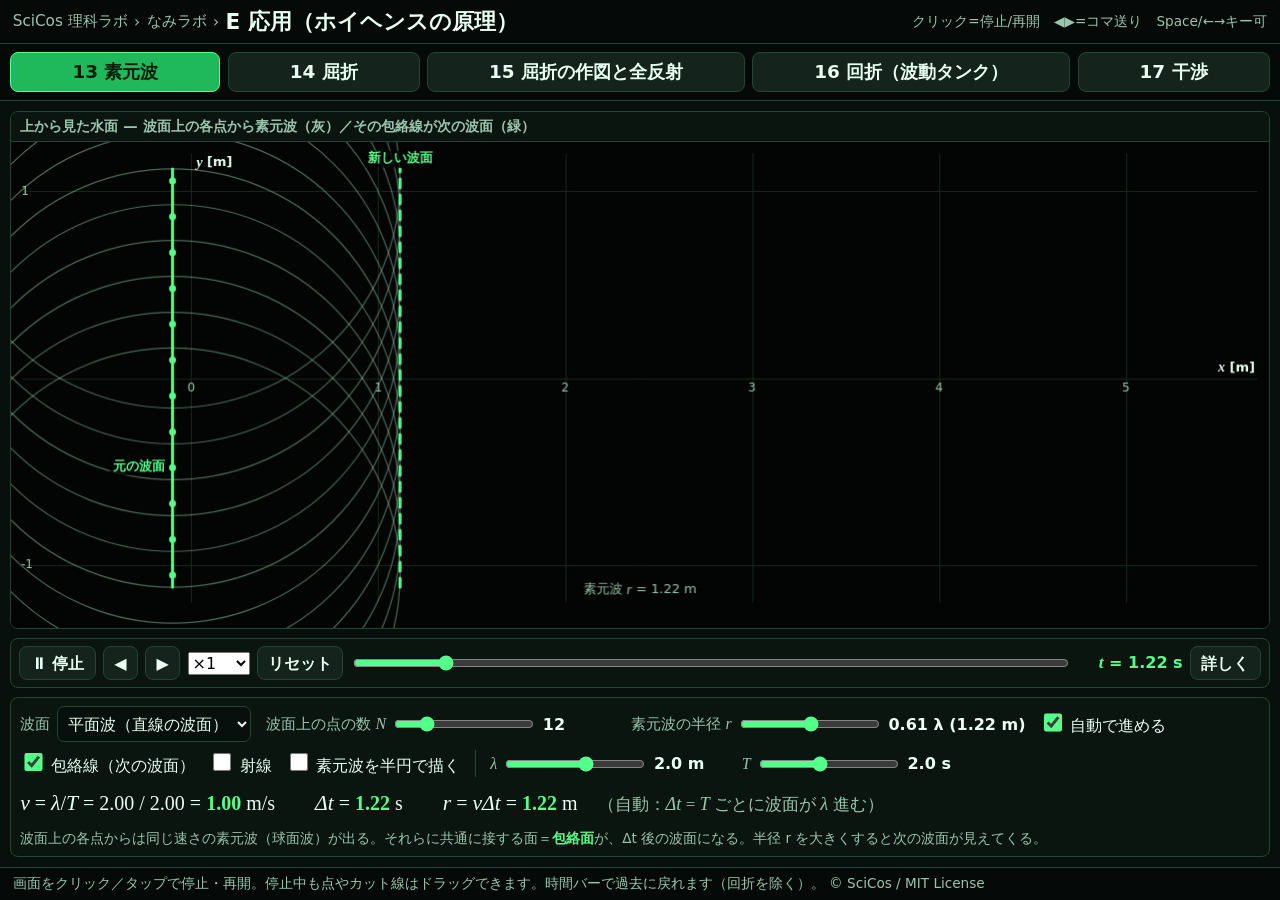
==== commit 3b9ae3e4: "feat(E): 14 屈折（隊列モデル＋二媒質波動タンク）新設・15 屈折の作図と全反射（自動スイープ）・16回折・17干渉／mathHTML: 実体参照とタグ跨ぎ単位の保護 Co-Authored" ====
--- a/applied.html
+++ b/applied.html
@@ -10,7 +10,10 @@
   .timebar button[disabled]{opacity:.38;cursor:not-allowed}
   /* 干渉タブ: 上面図（広）＋ 点Pの y-t（細） */
   .stage.stageIF{grid-template-columns:2fr 1fr}
-  @media (max-width:760px){ .panel{min-height:300px} .stage.stageIF{grid-template-columns:1fr} }
+  /* 14 屈折タブ: 上下2段（隊列モデル／波動タンク） */
+  .stage.stageRF{grid-template-columns:1fr;grid-auto-rows:1fr}
+  .stage.stageRF .panel{min-height:215px}
+  @media (max-width:760px){ .panel{min-height:300px} .stage.stageIF{grid-template-columns:1fr} .stage.stageRF .panel{min-height:230px} }
 </style>
 </head><body>
 <script src="common.js"></script>
@@ -184,15 +187,289 @@
 }
 
 /* =========================================================
-   E-14 屈折
+   E-14 屈折（現象）— 隊列モデル ＋ 二媒質の波動タンク
    ========================================================= */
 function buildRefract(ctx) {
-  const cv = ctx.canvas({ title: '境界での屈折 — 境界上の各点から出た素元波（媒質2）の包絡線が屈折波面' });
-  const st = { v1: 1.5, v2: 1.0, i: 50, n: 6, wavelet: true, env: true, ray: true, anim: true, len: true, T: 2 };
+  ctx.stage.classList.add('stageRF');
+  const cvA = ctx.canvas({ title: '隊列モデル — 波面＝「横一列に並んで同じ速さで進む点の列」。境界に着いた点から速さが変わる' });
+  const cvB = ctx.canvas({ title: '二媒質の波動タンク（数値計算）— 左上から斜めに入射。反射波と屈折波が同時に出る' });
+  const st = { v1: 1.5, v2: 1.0, i: 50, T: 2, dots: true, ray: false, gain: 2.4, Tst: 26 };
+
+  ui.slider(ctx.controls, { label: '媒質1の速さ v₁', min: 0.5, max: 2, step: 0.05, value: 1.5, unit: 'm/s', onInput: v => { st.v1 = v; remed(); } });
+  ui.slider(ctx.controls, { label: '媒質2の速さ v₂', min: 0.5, max: 2, step: 0.05, value: 1.0, unit: 'm/s', onInput: v => { st.v2 = v; remed(); } });
+  ui.slider(ctx.controls, { label: '入射角 i', min: 0, max: 80, step: 1, value: 50, digits: 0, unit: '°', onInput: v => { st.i = v; rebuildSrc(); } });
+  ui.sep(ctx.controls);
+  ui.toggle(ctx.controls, { label: '波面上の点（隊列）', checked: true, onChange: v => st.dots = v });
+  ui.toggle(ctx.controls, { label: '射線（点が通る道すじ）', checked: false, onChange: v => st.ray = v });
+  const F = ui.formula(ctx.controls, '');
+  note(ctx.controls, '上＝隊列モデル。波面を「横一列に並んで同じ速さで進む点の列」と見る。<b>境界に先に着いた点から順に、速さが v₁ から v₂ に変わる</b>。速さが変わる時刻が点ごとにずれるので、列は境界のところで折れる。');
+  note(ctx.controls, '下＝同じ状況を2次元波動方程式で数値計算したもの（上半分と下半分で速さだけが違う）。<b>境界では屈折波だけでなく反射波も出る</b>。時間を巻き戻すことはできない（◀ は使えない）。');
+  note(ctx.controls, '作図の手順（素元波から屈折波面をつくる）は「15 屈折の作図と全反射」タブ。');
+  ui.slider(ctx.detail, { label: 'T（周期）', min: 0.5, max: 4, step: 0.1, value: 2, unit: 's', digits: 1, onInput: v => st.T = v });
+  ui.slider(ctx.detail, { label: 'タンクの明るさ', min: 1, max: 6, step: 0.1, value: 2.4, digits: 1, onInput: v => st.gain = v });
+  note(ctx.detail, '隊列モデルは作図ではなく<b>追跡</b>：境界を x = x_c で横切るレイごとに「その点が境界に着く時刻 t_c」を出し、t ＜ t_c なら速さ v₁ で向き (sin i, −cos i)、t ＞ t_c なら速さ v₂ で向き (sin r, −cos r) として位置を計算している。列に沿った点の間隔が境界の前後で変わるのは、同じ本数のレイがつくる幅（ビームの幅）が cos i : cos r で変わるため。');
+  note(ctx.detail, 'タンクは上半分・下半分でクーラン数（＝1ステップに進むセル数）を変えている。速い方を 0.5 に固定し、遅い方を比で決める。境界での反射は、速さが急に変わる面では必ず起きる現象（数値計算の誤差ではない）。');
+
+  // コマ戻し ◀ は無効（下段のタンクは場を1ステップずつ積み上げる）
+  ctx.sim.stepBack.disabled = true;
+  ctx.sim.stepBack.title = '波動タンクを含むタブは時間を戻せません';
+
+  /* ---------- 共通の幾何 ---------- */
+  function geom() {
+    const i = st.i * D2R, si = Math.sin(i), ci = Math.cos(i);
+    const v1 = st.v1, v2 = st.v2, T = st.T;
+    const s = (v2 / v1) * si, total = s > 1;
+    const rr = total ? 0 : Math.asin(clamp(s, -1, 1));
+    return { i, si, ci, v1, v2, T, sr: Math.sin(rr), cr: Math.cos(rr), rr, total, lam1: v1 * T, lam2: v2 * T };
+  }
+  // 境界を x=xc で横切るレイ上の、波面 m の点の時刻 tt における位置
+  function march(xc, m, tt, g) {
+    const tc = g.T * m + xc * g.si / g.v1;   // この点が境界に着く時刻
+    const d = tc - tt;
+    if (d > 0) return { x: xc - g.si * g.v1 * d, y: g.ci * g.v1 * d, med: 1 };
+    if (g.total) return null;                 // 全反射：屈折波なし
+    const e = -d;
+    return { x: xc + g.sr * g.v2 * e, y: -g.cr * g.v2 * e, med: 2 };
+  }
+
+  /* ---------- 上段：隊列モデル ---------- */
+  function drawMarch(t) {
+    cvA.clear();
+    // 投影用の横長パネルでは縦の見える範囲が足りなくなるので、描画域の横幅を縦の3.2倍までに絞って中央に置く
+    cvA.setPad({ l: 12, r: 12, t: 12, b: 24 });
+    const innerH = Math.max(1, cvA.ih);
+    const wantW = Math.min(cvA.w - 24, 5.2 * innerH);
+    const side = Math.max(12, (cvA.w - wantW) / 2);
+    cvA.setPad({ l: side, r: side });
+    const aspect = cvA.iw / Math.max(1, cvA.ih);
+    const halfW = Math.max(3.0, 1.8 * aspect);
+    cvA.setViewIso(0, 0, halfW);
+    const V = cvA.view, g = geom();
+    fillRectPx(cvA, cvA.pad.l, cvA.py(V.y1), cvA.iw, cvA.py(0) - cvA.py(V.y1), 'rgba(105,183,255,0.055)');
+    fillRectPx(cvA, cvA.pad.l, cvA.py(0), cvA.iw, cvA.py(V.y0) - cvA.py(0), 'rgba(199,146,255,0.075)');
+
+    // 点の間隔: 波面が画面を横切る長さ（弦）を 15 等分 → どの入射角でも 1 列 15〜30 点になる
+    const chord = Math.min((V.x1 - V.x0) / Math.max(g.ci, 0.05), (V.y1 - V.y0) / Math.max(g.si, 0.05));
+    const spacing = chord / 15;
+    const dxc = spacing / clamp(g.ci, 0.45, 1);
+    const o1 = { color: C.wave1, width: 2.4 }, o2 = { color: C.wave, width: 2.4 };
+
+    cvA.clip(() => {
+      if (g.si < 1e-3) {
+        // 垂直入射：波面は境界に平行なまま（列は曲がらない）
+        const base = t / g.T;
+        for (let m = Math.ceil(base); m <= base + V.y1 / g.lam1 + 1; m++) {
+          const y = g.lam1 * (m - base); if (y <= 0 || y > V.y1) continue;
+          cvA.line(V.x0, y, V.x1, y, o1);
+          if (st.dots) for (let x = Math.ceil(V.x0 / dxc) * dxc; x <= V.x1; x += dxc) cvA.dot(x, y, 3.2, { color: C.wave1 });
+        }
+        if (!g.total) for (let m = Math.floor(base); m >= base + V.y0 / g.lam2 - 1; m--) {
+          const y = g.lam2 * (m - base); if (y >= 0 || y < V.y0) continue;
+          cvA.line(V.x0, y, V.x1, y, o2);
+          if (st.dots) for (let x = Math.ceil(V.x0 / dxc) * dxc; x <= V.x1; x += dxc) cvA.dot(x, y, 3.2, { color: C.wave });
+        }
+      } else {
+        // 斜め入射：波面ごとに「境界をちょうど今横切るレイ」x_k を求め、両腕を描く
+        const EX = clamp(V.y1 * Math.tan(g.i) + (-V.y0) * (g.total ? 0 : g.sr / Math.max(g.cr, 0.08)) + 1, 1, 24);
+        const xcLo = V.x0 - EX, xcHi = V.x1 + EX;
+        let m0 = Math.ceil(t / g.T - xcHi * g.si / g.lam1), m1 = Math.floor(t / g.T - xcLo * g.si / g.lam1);
+        if (m1 - m0 > 40) m1 = m0 + 40;
+        for (let m = m0; m <= m1; m++) {
+          const xk = (t - g.T * m) * g.v1 / g.si;              // ちょうど今、境界に着くレイ
+          const ci2 = Math.max(g.ci * g.ci, 1e-4), cr2 = Math.max(g.cr * g.cr, 1e-4);
+          // 媒質1側の腕：xc ∈ [xk + a1min, xk + a1]
+          const a1 = Math.max(0, Math.min(V.y1 / (g.ci * g.si), (V.x1 - xk) / ci2));
+          const a1min = Math.max(0, (V.x0 - xk) / ci2);
+          if (a1 > 0) {
+            const p0 = march(xk, m, t, g), p1 = march(xk + a1, m, t, g);
+            if (p0 && p1) cvA.line(p0.x, p0.y, p1.x, p1.y, o1);
+            if (st.dots && a1 > a1min) {
+              let j0 = Math.ceil((xk + a1min) / dxc), j1 = Math.floor((xk + a1) / dxc);
+              if (j1 - j0 > 80) j1 = j0 + 80;
+              for (let j = j0; j <= j1; j++) { const p = march(j * dxc, m, t, g); if (p) cvA.dot(p.x, p.y, 3.2, { color: C.wave1 }); }
+            }
+          }
+          // 媒質2側の腕：xc ∈ [xk − a2, xk − a2min]
+          if (!g.total) {
+            const a2 = Math.max(0, Math.min(-V.y0 * g.v1 / (g.cr * g.v2 * g.si), (xk - V.x0) / cr2));
+            const a2min = Math.max(0, (xk - V.x1) / cr2);
+            if (a2 > 0) {
+              const q0 = march(xk - a2, m, t, g), q1 = march(xk, m, t, g);
+              if (q0 && q1) cvA.line(q0.x, q0.y, q1.x, q1.y, o2);
+              if (st.dots && a2 > a2min) {
+                let j0 = Math.ceil((xk - a2) / dxc), j1 = Math.floor((xk - a2min) / dxc);
+                if (j1 - j0 > 80) j1 = j0 + 80;
+                for (let j = j0; j <= j1; j++) { const p = march(j * dxc, m, t, g); if (p) cvA.dot(p.x, p.y, 3.2, { color: C.wave }); }
+              }
+            }
+          }
+        }
+      }
+      // 射線（点が通る道すじ）
+      if (st.ray) {
+        const gd = hexA(C.guide, .75);
+        for (let k = 1; k <= 5; k++) {
+          const xc = V.x0 + (V.x1 - V.x0) * k / 6;
+          const L1 = V.y1 / Math.max(g.ci, .05);
+          cvA.arrow(xc - g.si * L1, g.ci * L1, xc, 0, { color: gd, width: 1.4, dash: [6, 5], head: 8 });
+          if (!g.total) { const L2 = -V.y0 / Math.max(g.cr, .05); cvA.arrow(xc, 0, xc + g.sr * L2, -g.cr * L2, { color: gd, width: 1.4, dash: [6, 5], head: 8 }); }
+        }
+      }
+    });
+
+    cvA.line(V.x0, 0, V.x1, 0, { color: '#8fd6b0', width: 2.5 });
+    cvA.axes({ xLabel: 'x [m]', grid: false, xAxis: false, yAxis: false, xTicks: false, yTicks: false });
+    cvA.text('媒質1　v₁ = ' + fmt(g.v1, 2) + ' m/s　λ₁ = v₁T = ' + fmt(g.lam1, 2) + ' m', V.x0 + 0.12, V.y1, { dy: 14, align: 'left', color: C.wave1, bold: true });
+    cvA.text('媒質2　v₂ = ' + fmt(g.v2, 2) + ' m/s' + (g.total ? '' : '　λ₂ = v₂T = ' + fmt(g.lam2, 2) + ' m'), V.x0 + 0.12, V.y0, { dy: -12, align: 'left', color: C.dens, bold: true });
+    if (g.total) cvA.text('屈折波なし（全反射）', 0, V.y0 * 0.5, { color: C.wave2, bold: true, size: 16 });
+    if (g.si < 1e-3) cvA.text('入射角 0°：どの点も同時に境界に着くので列は曲がらない（間隔だけ λ₁ → λ₂ に変わる）', 0, V.y1 * 0.55, { color: C.muted, size: 13 });
+  }
+
+  /* ---------- 下段：二媒質の波動タンク（FDTD） ---------- */
+  let nx = 0, ny = 0, u, up, un, cA, sig, off, offg, img, step = 0, acc = 0, lastT = 0;
+  function alloc(_nx, _ny) {
+    nx = _nx; ny = _ny; const n = nx * ny;
+    u = new Float32Array(n); up = new Float32Array(n); un = new Float32Array(n);
+    cA = new Float32Array(n); sig = new Float32Array(n);
+    off = document.createElement('canvas'); off.width = nx; off.height = ny;
+    offg = off.getContext('2d'); img = offg.createImageData(nx, ny);
+    const d = img.data; for (let k = 0; k < n; k++) d[4 * k + 3] = 255;
+    const L = 15;
+    for (let j = 0; j < ny; j++) for (let i2 = 0; i2 < nx; i2++) {
+      const dist = Math.min(i2, j, nx - 1 - i2, ny - 1 - j);
+      sig[j * nx + i2] = dist >= L ? 0 : 0.14 * Math.pow((L - dist) / L, 2);
+    }
+    step = 0; acc = 0; remed(); rebuildSrc();
+  }
+  function remed() {   // 上半分＝媒質1、下半分＝媒質2（クーラン数＝1ステップに進むセル数）
+    if (!cA) return;
+    const jb = ny >> 1, vmax = Math.max(st.v1, st.v2);
+    const c1 = 0.5 * st.v1 / vmax, c2 = 0.5 * st.v2 / vmax;
+    for (let j = 0; j < ny; j++) { const c = j < jb ? c1 : c2; for (let i2 = 0; i2 < nx; i2++) cA[j * nx + i2] = c; }
+    st.Tst = clamp(Math.round(9 / Math.min(c1, c2)), 18, 70);   // 遅い方でも λ ≈ 9 セル以上
+  }
+  function clearField() { if (u) { u.fill(0); up.fill(0); un.fill(0); } step = 0; acc = 0; }
+  // 波源（波面と同じ向きの線）と、その「後ろ側」だけを吸収するマスク
+  const SRC = { x: 0, y: 0, dx: 0, dy: 1, ux: 1, uy: 0, Sh: 30 };
+  let bmask = null;
+  function rebuildSrc() {
+    if (!cA) return;
+    const i = st.i * D2R, sgx = Math.sin(i), cgy = Math.cos(i);
+    const jb = ny >> 1, hitX = nx * 0.42;
+    const Lb = 0.92 * Math.min((jb - 16) / Math.max(cgy, 1e-3), sgx > 1e-3 ? (hitX - 16) / sgx : 1e9);
+    SRC.x = hitX - sgx * Lb; SRC.y = jb - cgy * Lb;
+    SRC.dx = sgx; SRC.dy = cgy; SRC.ux = cgy; SRC.uy = -sgx;
+    SRC.Sh = Math.max(10, Math.min(32, ny * 0.30));
+    if (!bmask || bmask.length !== nx * ny) bmask = new Float32Array(nx * ny);
+    bmask.fill(0);
+    for (let j = 0; j < ny; j++) for (let i2 = 0; i2 < nx; i2++) {
+      const px = i2 - SRC.x, py = j - SRC.y;
+      const along = px * SRC.dx + py * SRC.dy, perp = px * SRC.ux + py * SRC.uy;
+      if (along < -3 && Math.abs(perp) < SRC.Sh * 1.7) {
+        const d = Math.min(1, (-along - 3) / 10); bmask[j * nx + i2] = 0.10 * d * d;
+      }
+    }
+  }
+  function inject() {
+    const val = Math.min(1, step / (2 * st.Tst)) * sinT(step / st.Tst), Sh = SRC.Sh;
+    for (let q = -Sh; q <= Sh; q += 0.5) {
+      const w = 0.5 * (1 + Math.cos(Math.PI * q / Sh));
+      for (let d = 0; d <= 1.5; d += 0.5) {
+        const gx = Math.round(SRC.x + SRC.ux * q + SRC.dx * d), gy = Math.round(SRC.y + SRC.uy * q + SRC.dy * d);
+        if (gx > 1 && gx < nx - 2 && gy > 1 && gy < ny - 2) un[gy * nx + gx] = val * w;
+      }
+    }
+  }
+  function advance(n) {
+    for (let s = 0; s < n; s++) {
+      for (let j = 1; j < ny - 1; j++) {
+        const row = j * nx;
+        for (let i2 = 1; i2 < nx - 1; i2++) {
+          const k = row + i2, c = cA[k];
+          const lap = u[k + 1] + u[k - 1] + u[k + nx] + u[k - nx] - 4 * u[k];
+          const sg = sig[k] * (c * 2) + bmask[k]; // 吸収は速さに比例（c/0.5）＋波源の後ろ側
+          un[k] = (2 * u[k] - (1 - sg) * up[k] + c * c * lap) / (1 + sg);
+        }
+      }
+      for (let i2 = 0; i2 < nx; i2++) { un[i2] = 0; un[(ny - 1) * nx + i2] = 0; }
+      for (let j = 0; j < ny; j++) { un[j * nx] = 0; un[j * nx + nx - 1] = 0; }
+      inject();
+      const tmp = up; up = u; u = un; un = tmp;
+      step++;
+    }
+  }
+  function render() {
+    const d = img.data, gg = st.gain;
+    for (let k = 0, n = nx * ny; k < n; k++) {
+      const o = 4 * k;
+      let v = u[k] * gg; if (v > 1) v = 1; else if (v < -1) v = -1;
+      const m = Math.pow(Math.abs(v), 0.75);
+      if (v >= 0) { d[o] = 84 * m; d[o + 1] = 255 * m; d[o + 2] = 138 * m; }
+      else { d[o] = 60 * m; d[o + 1] = 130 * m; d[o + 2] = 255 * m; }
+    }
+    offg.putImageData(img, 0, 0);
+  }
+  function drawTank(dt, running) {
+    cvB.setPad({ l: 8, r: 8, t: 8, b: 8 });
+    const aspect = cvB.iw / Math.max(1, cvB.ih);
+    const budget = 26000;
+    const wantX = clamp(Math.round(Math.sqrt(budget * aspect)), 90, 250);
+    const wantY = clamp(Math.round(budget / wantX), 70, 180);
+    if (Math.abs(wantX - nx) > 4 || Math.abs(wantY - ny) > 4) alloc(wantX, wantY);
+    if (running && dt > 0) { acc += dt * 150; let n = Math.floor(acc); acc -= n; if (n > 14) n = 14; if (n > 0) advance(n); }
+    cvB.clear(); render();
+    const gx = cvB.ctx; gx.save(); gx.imageSmoothingEnabled = true;
+    gx.drawImage(off, cvB.pad.l, cvB.pad.t, cvB.iw, cvB.ih); gx.restore();
+    const yb = cvB.pad.t + cvB.ih * ((ny >> 1) / ny);
+    cvB.linePx(cvB.pad.l, yb, cvB.pad.l + cvB.iw, yb, { color: '#8fd6b0', width: 2 });
+    const g = geom();
+    cvB.textPx('媒質1　v₁ = ' + fmt(g.v1, 2) + ' m/s', cvB.pad.l + 8, cvB.pad.t + 12, { align: 'left', color: C.wave1, bold: true, size: 12 });
+    cvB.textPx('媒質2　v₂ = ' + fmt(g.v2, 2) + ' m/s', cvB.pad.l + 8, yb + 14, { align: 'left', color: C.dens, bold: true, size: 12 });
+    cvB.textPx('入射角 i = ' + fmt(st.i, 0) + '°　（格子 ' + nx + '×' + ny + '　波源の周期 ' + st.Tst + ' ステップ）',
+      cvB.pad.l + cvB.iw - 8, cvB.pad.t + (cvB.iw < 560 ? 30 : 12), { align: 'right', color: C.muted, size: 12 });
+    DBG.probeRF = () => {
+      const jb = ny >> 1, box = (i0, i1, j0, j1) => {
+        let s = 0, c = 0;
+        for (let j = j0 | 0; j < (j1 | 0); j++) for (let i2 = i0 | 0; i2 < (i1 | 0); i2++) { const v = u[j * nx + i2]; s += v * v; c++; }
+        return Math.sqrt(s / Math.max(1, c));
+      };
+      return { med1: box(nx * 0.25, nx * 0.65, jb - 40, jb - 8), med2: box(nx * 0.3, nx * 0.9, jb + 14, jb + 50), nx, ny, step, Tst: st.Tst };
+    };
+  }
+
+  return {
+    draw(t, dt, running) {
+      mark('refract');
+      lastT = t;
+      const g = geom();
+      drawMarch(t);
+      drawTank(dt, running);
+      DBG.march = (xc, m, tt) => march(xc, m, tt, geom());
+      DBG.geom = geom;
+      F.set('v₁ = ' + fmt(g.v1, 2) + ' m/s　v₂ = ' + fmt(g.v2, 2) + ' m/s　T = ' + fmt(g.T, 1) + ' s　→　λ₁ = v₁T = <b>' + fmt(g.lam1, 2) + '</b> m　λ₂ = v₂T = <b>' + fmt(g.lam2, 2) + '</b> m'
+        + '<br>i = ' + fmt(st.i, 0) + '°　sin r = (v₂/v₁) sin i = ' + fmt(g.v2 / g.v1, 3) + ' × ' + fmt(g.si, 3) + ' = ' + fmt((g.v2 / g.v1) * g.si, 3)
+        + (g.total
+          ? '　＞ 1　→　<span class="bad">屈折波なし</span>（この角では媒質2に入る波面がつくれない）'
+          : '　→　r = <b>' + fmt(g.rr * R2D, 1) + '</b>°'));
+    },
+    onReset() { clearField(); },
+    onStep(dir) { if (dir > 0) advance(25); else ctx.sim.t = lastT; },
+    period: () => st.T
+  };
+}
+
+/* =========================================================
+   E-15 屈折の作図と全反射
+   ========================================================= */
+function buildRefract2(ctx) {
+  const cv = ctx.canvas({ title: '屈折の作図 — 境界上の各点から出た素元波（媒質2）の包絡線が屈折波面' });
+  const st = { v1: 1.5, v2: 1.0, i: 50, n: 6, wavelet: true, env: true, ray: true, anim: true, len: true, sweep: false, T: 2 };
+  const SWEEP_MAX = 85, SWEEP_P = 16;   // i を 0°→85°→0° と 16 秒周期で往復させる
 
   ui.slider(ctx.controls, { label: '媒質1の速さ v₁', min: 0.5, max: 2, step: 0.05, value: 1.5, unit: 'm/s', onInput: v => st.v1 = v });
   ui.slider(ctx.controls, { label: '媒質2の速さ v₂', min: 0.5, max: 2, step: 0.05, value: 1.0, unit: 'm/s', onInput: v => st.v2 = v });
-  const sI = ui.slider(ctx.controls, { label: '入射角 i', min: 0, max: 80, step: 1, value: 50, digits: 0, unit: '°', onInput: v => st.i = v });
+  const sI = ui.slider(ctx.controls, { label: '入射角 i', min: 0, max: SWEEP_MAX, step: 1, value: 50, digits: 0, unit: '°', onInput: v => { st.i = v; if (st.sweep) { st.sweep = false; tSweep.set(false, true); } } });
+  const tSweep = ui.toggle(ctx.controls, { label: '入射角を自動で動かす（0°→85°→0°）', checked: false, onChange: v => st.sweep = v });
   ui.sep(ctx.controls);
   ui.toggle(ctx.controls, { label: '素元波', checked: true, onChange: v => st.wavelet = v });
   ui.toggle(ctx.controls, { label: '包絡線（屈折波面）', checked: true, onChange: v => st.env = v });
@@ -203,8 +480,8 @@
   note(ctx.controls, "入射波面の端 A がすでに境界に着いてから、もう一方の端 B が境界の B′ に着くまでの時間を Δt とする。その Δt の間に、<b>B は媒質1を BB′ = v₁Δt だけ進み</b>、<b>A から出た素元波は媒質2を半径 AT = v₂Δt だけ広がる</b>。直角三角形 ABB′ と ATB′ は斜辺 AB′ が共通だから、sin i = BB′/AB′・sin r = AT/AB′ となり、比をとると AB′ が消えて sin i / sin r = v₁/v₂ になる。<b>入射波面のハンドル（黄）をドラッグ</b>しても入射角を変えられる。");
   ui.slider(ctx.detail, { label: '素元波の数', min: 4, max: 8, step: 1, value: 6, digits: 0, onInput: v => st.n = v });
   ui.slider(ctx.detail, { label: 'T（周期）', min: 0.5, max: 4, step: 0.1, value: 2, unit: 's', digits: 1, onInput: v => st.T = v });
+  note(ctx.controls, '<b>v₂ ＞ v₁ のとき</b>、入射角を大きくしていくと (v₂/v₁) sin i がいずれ 1 を超え、sin r = (v₂/v₁) sin i をみたす角 r が存在しなくなる＝媒質2に入る波面がつくれない。ちょうど 1 になる入射角が<b>臨界角</b>、それより大きい角で屈折波が出ないのが<b>全反射</b>。<em>（発展：全反射は物理基礎の範囲外。4単位の「物理」や、中1の光で扱う。）</em>　「入射角を自動で動かす」で、屈折波が消える瞬間を連続で見られる。');
   note(ctx.detail, '波面アニメーションは λ₁ = v₁T、λ₂ = v₂T の間隔で山の線を描いている。境界で山の線がつながる（位相が連続）ことに注目。');
-  note(ctx.detail, '<b>発展（物理基礎の範囲外）</b>：v₂ &gt; v₁ のとき、入射角を大きくしていくと (v₂/v₁) sin i が 1 を超え、sin r = (v₂/v₁) sin i をみたす角 r が存在しなくなる。ちょうど 1 になる入射角を<b>臨界角</b>、それより大きい角で屈折波が出ない現象を<b>全反射</b>という。');
 
   // ジオメトリ（draw で更新）
   const G = { D: 3, A: { x: -1.5, y: 0 }, hlen: 1.5 };
@@ -224,7 +501,12 @@
 
   return {
     draw(t) {
-      mark('refract');
+      mark('refract2');
+      if (st.sweep) {   // i を時間の関数として 0°→85°→0° と往復させる（連続に変わる＝全反射になる瞬間が見える）
+        const q = (t / SWEEP_P) - Math.floor(t / SWEEP_P);
+        const iNow = Math.round(SWEEP_MAX * (q < 0.5 ? 2 * q : 2 * (1 - q)));
+        if (iNow !== st.i) { st.i = iNow; sI.set(iNow, true); }
+      }
       cv.clear(); cv.setPad({ l: 12, r: 12, t: 12, b: 26 });
       const aspect = cv.iw / Math.max(1, cv.ih);
       const halfW = Math.max(3.4, 2.25 * aspect);
@@ -300,7 +582,7 @@
             cv.dot(Tp.x, Tp.y, 4.5, { color: C.wave });
             cv.text('T', Tp.x, Tp.y, { dx: -13, dy: 9, color: C.wave, bold: true });
             // 角 r の円弧（A まわり 44px）を避けて、T 寄りにラベルを置く
-            cv.text('AT = v₂Δt = ' + fmt(AT, 2) + ' m', A.x + (Tp.x - A.x) * 0.78, A.y + (Tp.y - A.y) * 0.78, { dx: -10, dy: 12, align: 'right', color: C.wave, bold: true });
+            cv.text('AT = v₂Δt = ' + fmt(AT, 2) + ' m', A.x + (Tp.x - A.x) * 0.9, A.y + (Tp.y - A.y) * 0.9, { dx: -12, dy: 16, align: 'right', color: C.wave, bold: true });
           }
         }
         // 射線・法線・角
@@ -317,20 +599,23 @@
             cv.textPx('r = ' + fmt(rr * R2D, 1) + '°', cv.px(A.x) + 58 * Math.cos(Math.PI / 2 - rr / 2), cv.py(A.y) + 58 * Math.sin(Math.PI / 2 - rr / 2), { color: C.wave, bold: true });
           }
         }
-        if (total) cv.text(ctx.detail.hidden ? '屈折波なし' : '屈折波なし（全反射）', (A.x + Bp.x) / 2, V.y0 * 0.55, { color: C.wave2, bold: true, size: 17 });
+        if (total) cv.text('屈折波なし（全反射）', (A.x + Bp.x) / 2, V.y0 * 0.55, { color: C.wave2, bold: true, size: 17 });
       } else {
         cv.text('入射角 0°（垂直入射）— 波面は境界に平行で、進む向きは変わらない', 0, V.y0 * 0.55, { color: C.muted, bold: true, size: 15 });
       }
       cv.drawHandles();
 
       // 読み出し（作図の途中量 → 式 の順に出す）
-      const showDetail = !ctx.detail.hidden;
+      const hasCrit = v2 > v1;                       // 臨界角が存在するのは v₂ > v₁ のときだけ
+      const iCrit = hasCrit ? Math.asin(clamp(v1 / v2, -1, 1)) * R2D : NaN;
+      const critLine = hasCrit
+        ? '<br>臨界角：sin i_c = v₁/v₂ = ' + fmt(v1, 2) + ' / ' + fmt(v2, 2) + ' = ' + fmt(v1 / v2, 3) + '　→　i_c = <b>' + fmt(iCrit, 1) + '</b>°'
+          + '　<em>（i ＞ i_c で屈折波が消える＝全反射。発展：物理基礎の範囲外）</em>'
+        : '<br><em>v₂ ≤ v₁ なので (v₂/v₁) sin i は 1 を超えない＝どの入射角でも屈折波が出る（全反射は起きない）</em>';
       if (total) {
-        F.set('sin r = (v₂/v₁) sin i = ' + fmt(v2 / v1, 2) + ' × ' + fmt(si, 3) + ' = ' + fmt(sr, 3) + ' &gt; 1'
-          + '<br>sin r が 1 を超える角 r は存在しない　→　<span class="bad">屈折波なし</span>'
-          + (showDetail
-            ? '<br><em>（発展）この現象を全反射という。sin r = 1 になる入射角＝臨界角 = ' + fmt(Math.asin(clamp(v1 / v2, -1, 1)) * R2D, 1) + '°</em>'
-            : ''));
+        F.set('sin r = (v₂/v₁) sin i = ' + fmt(v2 / v1, 2) + ' × ' + fmt(si, 3) + ' = ' + fmt(sr, 3) + ' ＞ 1'
+          + '<br>sin r が 1 を超える角 r は存在しない　→　<span class="bad">屈折波なし（全反射）</span>'
+          + critLine);
       } else {
         const n12 = si < 1e-6 ? v1 / v2 : si / Math.sin(rr);
         const step1 = si < 1e-6
@@ -345,7 +630,7 @@
           + "<br>sin i / sin r = (v₁Δt/AB′) / (v₂Δt/AB′) = " + fmt(si, 3) + ' / ' + fmt(Math.sin(rr), 3) + ' = <b>' + fmt(n12, 3) + '</b>'
           + '　＝　v₁/v₂ = ' + fmt(v1, 2) + ' / ' + fmt(v2, 2) + ' = <b>' + fmt(v1 / v2, 3) + '</b>'
           + '　＝　λ₁/λ₂ = ' + fmt(lam1, 2) + ' / ' + fmt(lam2, 2) + ' = <b>' + fmt(lam1 / lam2, 3) + '</b>'
-          + '　＝　n₁₂');
+          + '　＝　n₁₂' + critLine);
       }
     },
     period: () => st.T
@@ -353,7 +638,7 @@
 }
 
 /* =========================================================
-   E-15 回折（2次元波動タンク・FDTD）
+   E-16 回折（2次元波動タンク・FDTD）
    ========================================================= */
 function buildDiffract(ctx) {
   const cv = ctx.canvas({ title: '2次元 波動タンク（数値計算）— 左から平面波／中央の障壁とスリット' });
@@ -515,7 +800,7 @@
 }
 
 /* =========================================================
-   E-16 干渉
+   E-17 干渉
    ========================================================= */
 function buildInterfere(ctx) {
   ctx.stage.classList.add('stageIF');
@@ -667,9 +952,10 @@
   title: 'E 応用（ホイヘンスの原理）',
   tabs: [
     { id: 'huygens', label: '13 素元波', period: tabPeriod, build: buildHuygens },
-    { id: 'refract', label: '14 屈折', period: tabPeriod, build: buildRefract },
-    { id: 'diffract', label: '15 回折（波動タンク）', scrub: false, period: tabPeriod, build: buildDiffract },
-    { id: 'interfere', label: '16 干渉', period: tabPeriod, build: buildInterfere }
+    { id: 'refract', label: '14 屈折', scrub: false, period: tabPeriod, build: buildRefract },
+    { id: 'refract2', label: '15 屈折の作図と全反射', period: tabPeriod, build: buildRefract2 },
+    { id: 'diffract', label: '16 回折（波動タンク）', scrub: false, period: tabPeriod, build: buildDiffract },
+    { id: 'interfere', label: '17 干渉', period: tabPeriod, build: buildInterfere }
   ]
 });
 })();
--- a/common.css
+++ b/common.css
@@ -6,6 +6,8 @@
 }
 *{box-sizing:border-box}
 [hidden]{display:none !important}
+/* 物理の変数＝斜体（数式エディタ風のセリフ体）。単位・関数名は立体のまま */
+i{font-family:"Times New Roman","Cambria Math","STIX Two Math","Latin Modern Math",Times,serif;font-style:italic;font-size:1.08em}
 html{height:100%}
 body{margin:0;min-height:100%;background:var(--bg);color:var(--text);font-family:system-ui,-apple-system,"Segoe UI","Hiragino Sans","Noto Sans JP",sans-serif}
 body{display:flex;flex-direction:column;overflow-x:hidden}
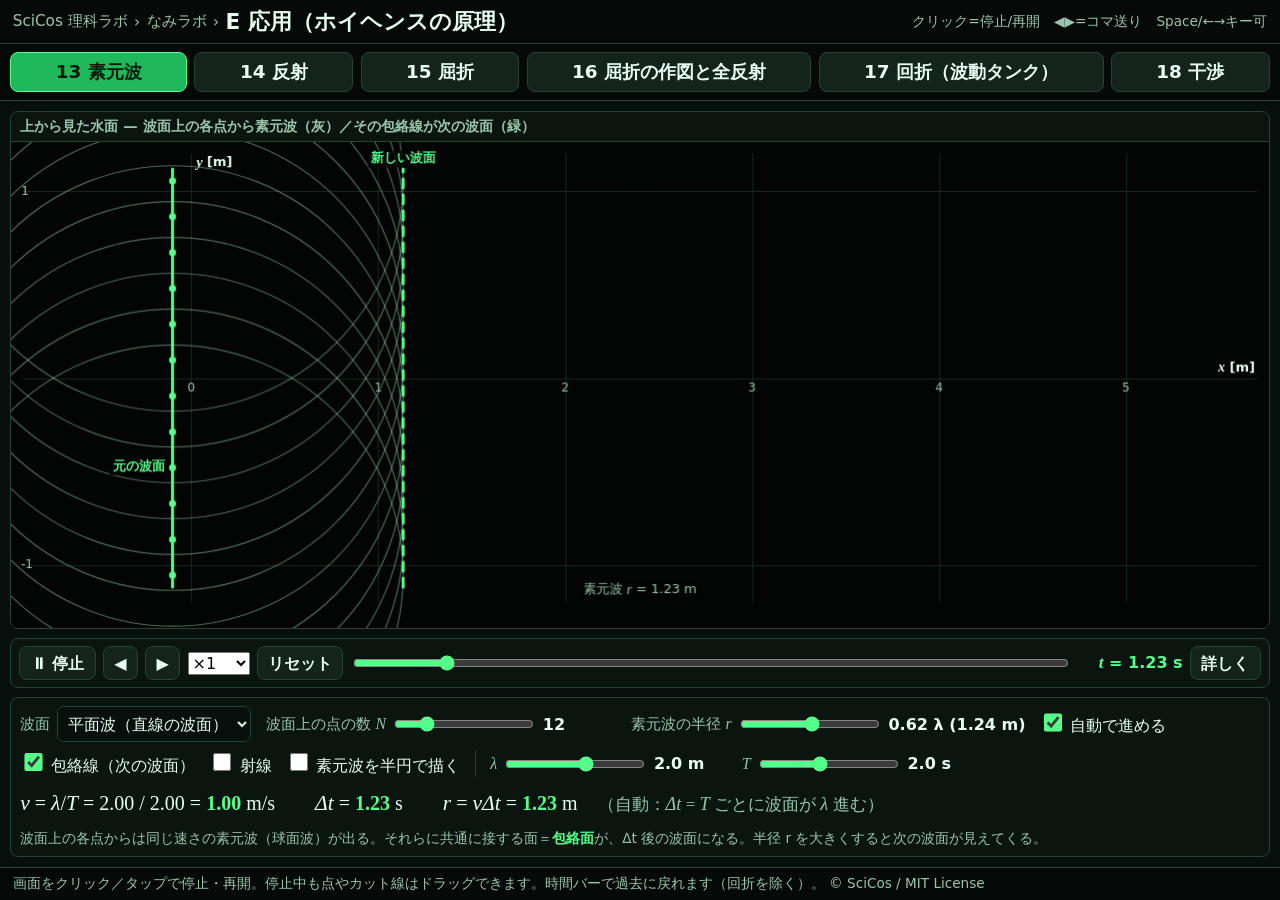
==== commit 3c34337c: "feat(E): 14 反射（隊列モデル＋素元波の作図で入射角＝反射角・詳しくで壁つきタンク）新設／15 屈折を左右2画面化しタンクの λ・v・T を隊列に同調／番号13-18 Co-Authored" ====
--- a/applied.html
+++ b/applied.html
@@ -10,10 +10,9 @@
   .timebar button[disabled]{opacity:.38;cursor:not-allowed}
   /* 干渉タブ: 上面図（広）＋ 点Pの y-t（細） */
   .stage.stageIF{grid-template-columns:2fr 1fr}
-  /* 14 屈折タブ: 上下2段（隊列モデル／波動タンク） */
-  .stage.stageRF{grid-template-columns:1fr;grid-auto-rows:1fr}
-  .stage.stageRF .panel{min-height:215px}
-  @media (max-width:760px){ .panel{min-height:300px} .stage.stageIF{grid-template-columns:1fr} .stage.stageRF .panel{min-height:230px} }
+  /* 14 反射タブ: 現象（広）＋ 作図（壁に沿って縦長なので細くてよい） */
+  .stage.stageRL{grid-template-columns:1.35fr 1fr}
+  @media (max-width:760px){ .panel{min-height:300px} .stage.stageIF,.stage.stageRL{grid-template-columns:1fr} }
 </style>
 </head><body>
 <script src="common.js"></script>
@@ -187,32 +186,522 @@
 }
 
 /* =========================================================
-   E-14 屈折（現象）— 隊列モデル ＋ 二媒質の波動タンク
+   2次元 波動タンク（FDTD）共通部 — 14 反射・15 屈折で使う
+   格子座標: x は右向き・y は下向き（画像と同じ）。u は変位。
+   cfg: media(cA,nx,ny) … クーラン数（セル/ステップ）を書く／wall(wall,nx,ny) … 変位0のセルに1
+        inject(un,nx,ny,phase,amp,wall) … 波源（毎ステップ un に書き込む。phase は回転数）
+        Tst()→波源の周期[ステップ]／rate()→1秒あたりのステップ数／gain()→明るさ
+   ========================================================= */
+function createTank(cv, cfg) {
+  const BUDGET = cfg.budget || 26000, MAXX = cfg.maxX || 250, MAXY = cfg.maxY || 190;
+  let nx = 0, ny = 0, u = null, up, un, cA, sig, wall, off, offg, img;
+  let step = 0, acc = 0, phase = 0, warmTo = 0, lvl = 0, absL = 15;
+
+  function alloc(_nx, _ny) {
+    nx = _nx; ny = _ny; const n = nx * ny;
+    u = new Float32Array(n); up = new Float32Array(n); un = new Float32Array(n);
+    cA = new Float32Array(n); sig = new Float32Array(n);
+    wall = new Uint8Array(n);
+    off = document.createElement('canvas'); off.width = nx; off.height = ny;
+    offg = off.getContext('2d'); img = offg.createImageData(nx, ny);
+    const dd = img.data; for (let k = 0; k < n; k++) dd[4 * k + 3] = 255;
+    step = 0; acc = 0; phase = 0;
+    rebuild(); setWarm();
+  }
+  // 起動・リセット直後だけ早送りして画面を波で満たす（周期の整数倍だけ進めるので位相はずれない）
+  function setWarm() { warmTo = cfg.warmSteps ? step + Math.ceil(Math.min(4000, cfg.warmSteps()) / Math.max(6, cfg.Tst())) * Math.max(6, cfg.Tst()) : 0; }
+  function rebuild() {
+    if (!cA) return;
+    // 吸収層（端で反射させない）。厚みは λ に合わせる（長い波は薄い層では吸えない）
+    const L = absL = clamp(Math.round(cfg.absorb ? cfg.absorb(nx, ny) : 15), 12, Math.round(Math.min(nx, ny) * 0.22));
+    for (let j = 0; j < ny; j++) for (let i = 0; i < nx; i++) {
+      const dist = Math.min(i, j, nx - 1 - i, ny - 1 - j);
+      sig[j * nx + i] = dist >= L ? 0 : 0.14 * Math.pow((L - dist) / L, 2);
+    }
+    cA.fill(0.5); if (cfg.media) cfg.media(cA, nx, ny);
+    wall.fill(0); if (cfg.wall) cfg.wall(wall, nx, ny);
+    for (let k = 0, n = nx * ny; k < n; k++) if (wall[k]) { u[k] = 0; up[k] = 0; un[k] = 0; }
+  }
+  function clearField() { if (u) { u.fill(0); up.fill(0); un.fill(0); } step = 0; acc = 0; phase = 0; lvl = 0; setWarm(); }
+  function inject(Tst) { cfg.inject(un, nx, ny, phase, Math.min(1, step / (2 * Tst)), wall, absL + 4); }
+  function advance(n) {
+    if (!u) return;
+    const Tst = Math.max(6, cfg.Tst());
+    // 弱い減衰（1波長進むごとに約 LOSS の割合で弱まる）。波源の線は戻ってきた波を跳ね返すので、
+    // 全反射のように波が閉じ込められる条件で振幅が無限に育つのを防ぐ。格子や速さによらない量にしてある。
+    const loss = (cfg.loss == null ? 0.05 : cfg.loss) / Tst;
+    for (let s = 0; s < n; s++) {
+      for (let j = 1; j < ny - 1; j++) {
+        const row = j * nx;
+        for (let i = 1; i < nx - 1; i++) {
+          const k = row + i;
+          if (wall[k]) { un[k] = 0; continue; }
+          const c = cA[k];
+          const lap = u[k + 1] + u[k - 1] + u[k + nx] + u[k - nx] - 4 * u[k];
+          const sg = sig[k] * (c * 2) + loss;
+          un[k] = (2 * u[k] - (1 - sg) * up[k] + c * c * lap) / (1 + sg);
+        }
+      }
+      for (let i = 0; i < nx; i++) { un[i] = 0; un[(ny - 1) * nx + i] = 0; }
+      for (let j = 0; j < ny; j++) { un[j * nx] = 0; un[j * nx + nx - 1] = 0; }
+      phase += 1 / Tst;
+      inject(Tst);
+      const tmp = up; up = u; u = un; un = tmp;
+      step++;
+    }
+  }
+  function render() {
+    // 明るさは画面の実効振幅（rms）で自動調整する（全反射などで振幅が大きく変わっても見え方を保つ）。
+    let s2 = 0, c2 = 0;
+    for (let j = 16; j < ny - 16; j += 2) { const row = j * nx; for (let i = 16; i < nx - 16; i += 2) { const v = u[row + i]; s2 += v * v; c2++; } }
+    const rms = Math.sqrt(s2 / Math.max(1, c2));
+    lvl = lvl > 0 ? lvl * 0.93 + rms * 0.07 : Math.max(rms, 1e-3);
+    const d = img.data, gg = cfg.gain() * 1.7 / Math.max(lvl, 1e-3);
+    for (let k = 0, n = nx * ny; k < n; k++) {
+      const o = 4 * k;
+      if (wall[k]) { d[o] = 124; d[o + 1] = 134; d[o + 2] = 128; continue; }
+      let v = u[k] * gg; if (v > 1) v = 1; else if (v < -1) v = -1;
+      const m = v * v;   // 弱いところは暗く（全反射で媒質2がぼんやり光るのを防ぐ）
+      if (v >= 0) { d[o] = 84 * m; d[o + 1] = 255 * m; d[o + 2] = 138 * m; }
+      else { d[o] = 60 * m; d[o + 1] = 130 * m; d[o + 2] = 255 * m; }
+    }
+    offg.putImageData(img, 0, 0);
+  }
+  function draw(dt, running) {
+    cv.setPad({ l: 8, r: 8, t: 8, b: 8 });
+    const aspect = cv.iw / Math.max(1, cv.ih);
+    const wantX = clamp(Math.round(Math.sqrt(BUDGET * aspect)), 90, MAXX);
+    const wantY = clamp(Math.round(BUDGET / wantX), 70, MAXY);
+    if (Math.abs(wantX - nx) > 4 || Math.abs(wantY - ny) > 4) alloc(wantX, wantY);
+    if (running && step < warmTo) advance(Math.min(16, warmTo - step));
+    else if (running && dt > 0) { acc += dt * cfg.rate(); let n = Math.floor(acc); acc -= n; if (n > 24) n = 24; if (n > 0) advance(n); }
+    cv.clear(); render();
+    const g = cv.ctx; g.save(); g.imageSmoothingEnabled = true;
+    g.drawImage(off, cv.pad.l, cv.pad.t, cv.iw, cv.ih); g.restore();
+  }
+  /* 検証用 */
+  function lamRow(j, i0, i1) {   // 行 j の [i0,i1) で零交差の間隔から λ（セル）を測る
+    if (!u) return NaN;
+    const xs = []; let prev = u[(j | 0) * nx + (i0 | 0)];
+    for (let i = (i0 | 0) + 1; i < (i1 | 0); i++) {
+      const v = u[(j | 0) * nx + i];
+      if (prev !== 0 && v !== 0 && ((prev < 0) !== (v < 0))) xs.push(i - 1 + Math.abs(prev) / (Math.abs(prev) + Math.abs(v)));
+      prev = v;
+    }
+    return xs.length >= 3 ? 2 * (xs[xs.length - 1] - xs[0]) / (xs.length - 1) : NaN;
+  }
+  function rms(i0, i1, j0, j1) {
+    if (!u) return 0;
+    let s = 0, c = 0;
+    for (let j = j0 | 0; j < (j1 | 0); j++) for (let i = i0 | 0; i < (i1 | 0); i++) { const v = u[j * nx + i]; s += v * v; c++; }
+    return Math.sqrt(s / Math.max(1, c));
+  }
+  return {
+    draw, rebuild, advance, lamRow, rms, clear: clearField, warm: setWarm,
+    get nx() { return nx; }, get ny() { return ny; }, get step() { return step; }
+  };
+}
+
+/* 斜めの平面波の波源: 波が入ってくる側の1辺（列または行）に、位置に比例してずらした位相を書き込む。
+   辺いっぱいに書くので、波面が画面の端から端まで届く平面波になる。(dgx,dgy)＝進む向き（格子座標・単位）。 */
+function injectEdgePlane(un, nx, ny, phase, amp, dgx, dgy, lamCells, wall, margin, edge) {
+  const m = margin || 16, lam = Math.max(4, lamCells);
+  if (edge === 'col' || (edge !== 'row' && Math.abs(dgx) >= Math.abs(dgy))) {
+    const x = dgx > 0 ? m : nx - 1 - m;
+    for (let y = 1; y < ny - 1; y++) { const k = y * nx + x; if (!wall[k]) un[k] = amp * sinT(phase - y * dgy / lam); }
+  } else {
+    const y = dgy > 0 ? m : ny - 1 - m;
+    for (let x = 1; x < nx - 1; x++) { const k = y * nx + x; if (!wall[k]) un[k] = amp * sinT(phase - x * dgx / lam); }
+  }
+}
+
+// 凸多角形を半平面 n·p ≥ c で切る（壁の向こう側を塗るのに使う）
+function clipPoly(pts, nx, ny, c) {
+  const out = [];
+  for (let k = 0; k < pts.length; k++) {
+    const a = pts[k], b = pts[(k + 1) % pts.length];
+    const fa = nx * a[0] + ny * a[1] - c, fb = nx * b[0] + ny * b[1] - c;
+    if (fa >= 0) out.push(a);
+    if ((fa >= 0) !== (fb >= 0)) { const s = fa / (fa - fb); out.push([a[0] + (b[0] - a[0]) * s, a[1] + (b[1] - a[1]) * s]); }
+  }
+  return out;
+}
+
+/* =========================================================
+   E-14 反射 — 左＝隊列モデル（現象）／右＝素元波の作図（i = r）
+   壁座標系: p＝壁の法線方向（p ＜ 0 が媒質側）、q＝壁に沿う方向
+   ========================================================= */
+function buildReflect(ctx) {
+  ctx.layout('2'); ctx.stage.classList.add('stageRL');
+  const T_DRAFT = '作図（素元波）— 壁上の各点から出た素元波の包絡線が反射波面';
+  const T_TANK = '壁つき波動タンク（数値計算）— 壁は変位 0。反射が現象として出る';
+  const cvA = ctx.canvas({ title: '隊列モデル — 波面＝横一列の点の列。壁に着いた点から順に、法線方向の速度成分が反転する' });
+  const cvB = ctx.canvas({ title: T_DRAFT });
+  const st = { i: 40, wall: 0, lam: 2, T: 2, dots: true, ray: true, wavelet: true, env: true, len: true, sweep: false, tank: false, gain: 1 };
+  const SWEEP_MAX = 85, SWEEP_P = 16, TST = 40;   // タンク: λ = 0.5 × 40 = 20 セル
+
+  const sI = ui.slider(ctx.controls, {
+    label: '入射角 i', min: 0, max: SWEEP_MAX, step: 1, value: 40, digits: 0, unit: '°',
+    onInput: v => { st.i = v; if (st.sweep) { st.sweep = false; tSweep.set(false, true); } reTank(); }
+  });
+  const sW = ui.slider(ctx.controls, {
+    label: '壁の角度', min: -40, max: 40, step: 1, value: 0,
+    fmt: x => (Math.abs(x) < 0.5 ? '垂直' : (x > 0 ? '+' : '') + fmt(x, 0) + '°'),
+    onInput: v => { st.wall = v; reTank(); }
+  });
+  const tSweep = ui.toggle(ctx.controls, { label: '入射角を自動で動かす（0°→85°→0°）', checked: false, onChange: v => st.sweep = v });
+  ui.sep(ctx.controls);
+  ui.toggle(ctx.controls, { label: '波面上の点（隊列）', checked: true, onChange: v => st.dots = v });
+  ui.toggle(ctx.controls, { label: '射線・法線・角', checked: true, onChange: v => st.ray = v });
+  ui.toggle(ctx.controls, { label: '素元波（右の作図）', checked: true, onChange: v => st.wavelet = v });
+  ui.toggle(ctx.controls, { label: '包絡線（反射波面）', checked: true, onChange: v => st.env = v });
+  ui.toggle(ctx.controls, { label: "作図の長さ BB′・AA″", checked: true, onChange: v => st.len = v });
+  ui.sep(ctx.controls);
+  ui.slider(ctx.controls, { label: 'λ', min: 0.6, max: 3, step: 0.1, value: 2, unit: 'm', digits: 1, onInput: v => st.lam = v });
+  ui.slider(ctx.controls, { label: 'T', min: 0.5, max: 4, step: 0.1, value: 2, unit: 's', digits: 1, onInput: v => st.T = v });
+  ui.legend(ctx.controls, [[C.wave1, '青＝入射波面'], [C.wave2, '赤＝反射波面']]);
+  const F = ui.formula(ctx.controls, '');
+  note(ctx.controls, '左＝現象。<b>壁に先に着いた点から順に、壁に垂直な向きの速度成分だけが反転する</b>（壁に沿う向きの成分はそのまま）。先に着いた点から折り返すので、列全体が向きを変えて反射波面になる。／右＝作図。<b>壁上の各点から出る素元波の半径は、その点に波面が着いてからの経過時間 × v</b> なので点ごとに違う（A のものがいちばん大きく、B′ のものは 0）。その包絡線が反射波面。');
+  ui.slider(ctx.detail, { label: 'タンクの明るさ', min: 0.3, max: 3, step: 0.1, value: 1, digits: 1, onInput: v => st.gain = v });
+  note(ctx.detail, '壁の角度はスライダーのほか、<b>壁の上の黄色い点のドラッグ</b>でも変えられる。');
+  const tTank = ui.toggle(ctx.detail, { label: '右の画面を「壁つき波動タンク（数値計算）」にする', checked: false, onChange: setTankMode });
+  note(ctx.detail, '隊列モデルは作図ではなく<b>追跡</b>：壁を q で横切るレイごとに「その点が壁に着く時刻」を出し、それ以前は速さ v・向き d、それ以後は法線成分だけを反転した向き d′ で位置を計算している。だから <b>i = r は結果であって、覚える規則ではない</b>。');
+  note(ctx.detail, 'タンクは2次元波動方程式を差分法で解いたもの（壁＝変位 0 の固い面）。λ が 20 セルになるように 1 m の長さを決めている。<b>タンク表示中は時間を戻せない</b>（場を1ステップずつ積み上げるため。◀ と時間バーは無効）。');
+
+  const reTank = () => { tank.rebuild(); if (st.tank) tank.warm(); };
+
+  /* ---------- 幾何 ---------- */
+  function geo() {
+    const a = st.wall * D2R, i = st.i * D2R;
+    return {
+      a, i, si: Math.sin(i), ci: Math.cos(i),
+      n: { x: Math.cos(a), y: Math.sin(a) }, w: { x: -Math.sin(a), y: Math.cos(a) },
+      v: st.lam / st.T, lam: st.lam, T: st.T
+    };
+  }
+  const toW = (g, p, q) => ({ x: p * g.n.x + q * g.w.x, y: p * g.n.y + q * g.w.y });
+  const dirs = g => ({
+    d: toW(g, g.ci, g.si), d2: toW(g, -g.ci, g.si),      // 進む向き（入射／反射）
+    u: toW(g, -g.si, g.ci), u2: toW(g, g.si, g.ci)       // 波面の向き（入射／反射）
+  });
+
+  // 壁の角度ハンドル（左の画面）
+  cvA.addHandle({
+    get: () => { const g = geo(); return toW(g, 0, hLen()); },
+    set: (x, y) => { const a = clamp(Math.atan2(-x, y) * R2D, -40, 40); st.wall = a; sW.set(a, true); reTank(); },
+    color: C.yellow, r: 24, size: 8
+  });
+  let hLenV = 1.5;
+  function hLen() { return hLenV; }
+
+  /* ---------- 左：隊列モデル ---------- */
+  function drawMarch(t) {
+    cvA.clear(); cvA.setPad({ l: 10, r: 10, t: 10, b: 22 });
+    const g = geo(), D = dirs(g);
+    const halfW = clamp(3.4 * g.lam, 2.4, 14);
+    cvA.setViewIso(-0.56 * halfW, 0, halfW);
+    const V = cvA.view, rect = { x0: V.x0, x1: V.x1, y0: V.y0, y1: V.y1 };
+    hLenV = Math.min(V.y1 * 0.62, halfW * 0.55);
+    cvA.axes({ grid: true, xStep: 1, yStep: 1, xAxis: false, yAxis: false, xTicks: false, yTicks: false });
+    const corners = [[V.x0, V.y0], [V.x1, V.y0], [V.x1, V.y1], [V.x0, V.y1]];
+    // 壁の向こう側
+    const poly = clipPoly(corners, g.n.x, g.n.y, 0);
+    if (poly.length >= 3) cvA.plotPts(poly, { close: true, fill: 'rgba(143,214,176,0.12)', color: 'none' });
+    let qLo = 1e9, qHi = -1e9;
+    corners.forEach(c => { const q = c[0] * g.w.x + c[1] * g.w.y; if (q < qLo) qLo = q; if (q > qHi) qHi = q; });
+    const diag = Math.hypot(V.x1 - V.x0, V.y1 - V.y0);
+    const sp = (V.x1 - V.x0) / 17;
+    const oI = { color: C.wave1, width: 2.6 }, oR = { color: C.wave2, width: 2.6 };
+
+    function arm(K, dir, nrm, sign, o, color, sStar) {
+      const seg = clipLine(nrm.x, nrm.y, nrm.x * K.x + nrm.y * K.y, rect);
+      if (!seg) return;
+      let a = (seg[0][0] - K.x) * dir.x + (seg[0][1] - K.y) * dir.y;
+      let b = (seg[1][0] - K.x) * dir.x + (seg[1][1] - K.y) * dir.y;
+      if (a > b) { const c = a; a = b; b = c; }
+      if (sign > 0) a = Math.max(a, 0); else b = Math.min(b, 0);
+      if (b <= a) return;
+      cvA.line(K.x + dir.x * a, K.y + dir.y * a, K.x + dir.x * b, K.y + dir.y * b, o);
+      if (!st.dots) return;
+      let j0 = Math.ceil((sStar + a) / sp), j1 = Math.floor((sStar + b) / sp);
+      if (j1 - j0 > 40) j1 = j0 + 40;
+      for (let j = j0; j <= j1; j++) { const s = j * sp - sStar; cvA.dot(K.x + dir.x * s, K.y + dir.y * s, 3.2, { color }); }
+    }
+
+    cvA.clip(() => {
+      if (g.si < 5e-3) {
+        // 垂直入射：どの点も同時に壁に着くので、列は曲がらずそのまま折り返す
+        const base = t / g.T;
+        for (let m = Math.ceil(base - diag / g.lam) - 1; m <= base + diag / g.lam + 1; m++) {
+          const L = g.v * (t - m * g.T); if (Math.abs(L) > diag) continue;
+          const p = -Math.abs(L), K = toW(g, p, 0);
+          arm(K, D.u, D.d, 1, L < 0 ? oI : oR, L < 0 ? C.wave1 : C.wave2, 0);
+          arm(K, D.u, D.d, -1, L < 0 ? oI : oR, L < 0 ? C.wave1 : C.wave2, 0);
+        }
+      } else {
+        const tanI = g.si / g.ci;
+        const lMin = Math.min(qLo * g.si, 0) - diag, lMax = Math.max(qHi * g.si, 0) + diag;
+        let m0 = Math.ceil(t / g.T - lMax / g.lam), m1 = Math.floor(t / g.T - lMin / g.lam);
+        if (m1 - m0 > 44) m1 = m0 + 44;
+        for (let m = m0; m <= m1; m++) {
+          const L = g.v * (t - m * g.T);            // 原点から波面までの進み（負＝まだ手前）
+          const K = toW(g, 0, L / g.si), sStar = L / tanI;
+          arm(K, D.u, D.d, 1, oI, C.wave1, sStar);
+          arm(K, D.u2, D.d2, -1, oR, C.wave2, sStar);
+        }
+      }
+      // 射線・法線・角
+      if (st.ray) {
+        const gd = hexA(C.guide, .75), Lr = diag * 0.34;
+        for (let k = 1; k <= 5; k++) {
+          const q = qLo + (qHi - qLo) * k / 6, P = toW(g, 0, q);
+          cvA.arrow(P.x - D.d.x * Lr, P.y - D.d.y * Lr, P.x, P.y, { color: gd, width: 1.4, dash: [6, 5], head: 8 });
+          cvA.arrow(P.x, P.y, P.x + D.d2.x * Lr, P.y + D.d2.y * Lr, { color: gd, width: 1.4, dash: [6, 5], head: 8 });
+        }
+        const P = toW(g, 0, qLo + (qHi - qLo) * 0.5);
+        const nIn = toW(g, -1, 0);
+        cvA.line(P.x, P.y, P.x + nIn.x * Lr * 0.9, P.y + nIn.y * Lr * 0.9, { color: C.muted, width: 1.4, dash: [6, 6] });
+        if (g.si >= 0.03) {
+          const aN = Math.atan2(nIn.y, nIn.x);
+          const ai = angBetween(nIn, { x: -D.d.x, y: -D.d.y }), ar = angBetween(nIn, D.d2);
+          arcPx(cvA, P.x, P.y, 40, aN, aN + ai, { color: C.wave1 });
+          arcPx(cvA, P.x, P.y, 52, aN, aN + ar, { color: C.wave2 });
+          const mid1 = rotv(nIn, ai / 2), mid2 = rotv(nIn, ar / 2);
+          cvA.textPx('i = ' + fmt(st.i, 0) + '°', cvA.px(P.x) + 56 * mid1.x, cvA.py(P.y) - 56 * mid1.y, { color: C.wave1, bold: true });
+          cvA.textPx('r = ' + fmt(st.i, 0) + '°', cvA.px(P.x) + 70 * mid2.x, cvA.py(P.y) - 70 * mid2.y, { color: C.wave2, bold: true });
+        }
+      }
+    });
+    // 壁
+    const seg = clipLine(g.n.x, g.n.y, 0, rect);
+    if (seg) cvA.line(seg[0][0], seg[0][1], seg[1][0], seg[1][1], { color: '#8fd6b0', width: 3 });
+    cvA.textPx('壁', cvA.px(toW(g, 0, qLo).x), cvA.py(toW(g, 0, qLo).y), { dy: -14, dx: -6, align: 'right', color: '#8fd6b0', bold: true });
+    cvA.textPx('方眼 1目盛り = 1 m', cvA.pad.l + 6, cvA.pad.t + cvA.ih - 8, { align: 'left', color: C.muted, size: 11 });
+    cvA.drawHandles();
+  }
+  function angBetween(a, b) { return Math.acos(clamp(a.x * b.x + a.y * b.y, -1, 1)) * Math.sign(a.x * b.y - a.y * b.x || 1); }
+  function rotv(v, a) { const c = Math.cos(a), s = Math.sin(a); return { x: v.x * c - v.y * s, y: v.x * s + v.y * c }; }
+
+  /* ---------- 右：素元波の作図 ---------- */
+  function draft() {   // 作図の中身を数値で返す（検証用にも使う）
+    const g = geo(), D = dirs(g);
+    const L = 2 * g.lam;                       // AB′（壁に沿う長さ）
+    const arrival = q => q * g.si / g.v;       // 壁の点 q に入射波面が着く時刻（A が t=0）
+    const dt = arrival(L);                     // Δt（A が着いてから B′ に着くまで）
+    const BB = g.v * dt;                       // BB′（B が媒質中を進む距離）
+    const RA = g.v * (dt - arrival(0));        // AA″（A から出た素元波の半径）
+    return { g, D, L, dt, BB, RA, radius: q => g.v * (dt - arrival(q)) };
+  }
+  function drawDraft(t) {
+    cvB.clear(); cvB.setPad({ l: 10, r: 10, t: 10, b: 22 });
+    const F0 = draft(), g = F0.g, D = F0.D, L = F0.L;
+    // 図の要素（壁座標）→ 世界座標で外接箱を求め、画面に収まるように置く
+    const A = [0, 0], Bp = [0, L];
+    const B = [-g.ci * g.si * L, g.ci * g.ci * L], A2 = [-g.si * g.ci * L, g.si * g.si * L];
+    const pad = 0.55 * L;
+    const pts = [A, Bp, B, A2, [-0.62 * L, 0], [-0.62 * L, L]];
+    const wpts = pts.map(p => toW(g, p[0], p[1]));
+    wpts.push({ x: -D.d.x * pad, y: -D.d.y * pad });                       // 入射射線の始点
+    wpts.push({ x: D.d2.x * pad, y: D.d2.y * pad });                       // 反射射線の終点
+    let x0 = 1e9, x1 = -1e9, y0 = 1e9, y1 = -1e9;
+    wpts.forEach(p => { x0 = Math.min(x0, p.x); x1 = Math.max(x1, p.x); y0 = Math.min(y0, p.y); y1 = Math.max(y1, p.y); });
+    const aspect = cvB.iw / Math.max(1, cvB.ih);
+    const halfW = 1.1 * Math.max((x1 - x0) / 2, (y1 - y0) / 2 * aspect);
+    cvB.setViewIso((x0 + x1) / 2, (y0 + y1) / 2, halfW);
+    const V = cvB.view, rect = { x0: V.x0, x1: V.x1, y0: V.y0, y1: V.y1 };
+    const corners = [[V.x0, V.y0], [V.x1, V.y0], [V.x1, V.y1], [V.x0, V.y1]];
+    const poly = clipPoly(corners, g.n.x, g.n.y, 0);
+    if (poly.length >= 3) cvB.plotPts(poly, { close: true, fill: 'rgba(143,214,176,0.12)', color: 'none' });
+    const W = (p, q) => toW(g, p, q);
+    const Aw = W(0, 0), Bpw = W(0, L), Bw = W(B[0], B[1]), A2w = W(A2[0], A2[1]);
+    // ピクセル方向（等方ビュー）— ラベルのずらし量を壁座標で指定する
+    const Np = { x: g.n.x, y: -g.n.y }, Wp = { x: g.w.x, y: -g.w.y };
+    const lab = (a, b) => ({ dx: a * Np.x + b * Wp.x, dy: a * Np.y + b * Wp.y });
+    const degen = g.si < 0.03;
+
+    // 壁
+    const seg = clipLine(g.n.x, g.n.y, 0, rect);
+    if (seg) cvB.line(seg[0][0], seg[0][1], seg[1][0], seg[1][1], { color: '#8fd6b0', width: 3 });
+
+    if (degen) {
+      cvB.text('入射角 0°（垂直入射）', (V.x0 + V.x1) / 2, V.y0 + (V.y1 - V.y0) * 0.24, { color: C.muted, bold: true, size: 15 });
+      cvB.text('波面は壁に平行 — どの点も同時に着き、そのまま折り返す', (V.x0 + V.x1) / 2, V.y0 + (V.y1 - V.y0) * 0.15, { color: C.muted, size: 13 });
+    } else {
+      // 素元波（壁の各点から出た円の、媒質側の半分）
+      if (st.wavelet) {
+        const aw = Math.atan2(g.w.y, g.w.x);
+        for (let k = 0; k <= 6; k++) {
+          const q = L * k / 6, R = F0.radius(q), P = W(0, q);
+          if (R > 0.004) cvB.circle(P.x, P.y, R, { color: hexA(C.guide, 0.6), width: 1.3, a0: aw, a1: aw + Math.PI });
+          cvB.dot(P.x, P.y, 3.2, { color: C.guide });
+        }
+      }
+      // 入射波面 AB ／ 反射波面 B′A″
+      cvB.line(Aw.x, Aw.y, Bw.x, Bw.y, { color: C.wave1, width: 3 });
+      if (st.env) {
+        const ex = 0.22 * L;
+        cvB.line(Bpw.x, Bpw.y, A2w.x - D.u2.x * ex, A2w.y - D.u2.y * ex, { color: C.wave2, width: 3 });
+        const lm = lab(-6, -16), Ew = { x: A2w.x - D.u2.x * ex * 0.85, y: A2w.y - D.u2.y * ex * 0.85 };
+        cvB.text('反射波面', Ew.x, Ew.y, { dx: lm.dx, dy: lm.dy, align: 'right', color: C.wave2, bold: true });
+      }
+      // 長さ（BB′＝青・AA″＝赤・AB′＝灰破線）
+      if (st.len) {
+        cvB.line(Aw.x, Aw.y, Bpw.x, Bpw.y, { color: hexA(C.muted, .85), width: 1.5, dash: [6, 5] });
+        const lm0 = lab(12, 0);
+        cvB.text("AB′ = " + fmt(L, 2) + ' m', (Aw.x + Bpw.x) / 2, (Aw.y + Bpw.y) / 2, { dx: lm0.dx, dy: lm0.dy, color: C.muted });
+        cvB.line(Bw.x, Bw.y, Bpw.x, Bpw.y, { color: C.wave1, width: 4.5, alpha: .95 });
+        const lm1 = lab(-8, 14);
+        cvB.text("BB′ = vΔt = " + fmt(F0.BB, 2) + ' m', (Bw.x + Bpw.x) / 2, (Bw.y + Bpw.y) / 2, { dx: lm1.dx, dy: lm1.dy, align: 'left', color: C.wave1, bold: true });
+        cvB.line(Aw.x, Aw.y, A2w.x, A2w.y, { color: C.wave2, width: 4.5, alpha: .95 });
+        const lm2 = lab(-20, -6);
+        cvB.text('AA″ = vΔt = ' + fmt(F0.RA, 2) + ' m', Aw.x + (A2w.x - Aw.x) * 0.8, Aw.y + (A2w.y - Aw.y) * 0.8, { dx: lm2.dx, dy: lm2.dy, align: 'right', color: C.wave2, bold: true });
+        rightAngle(cvB, Bw, Aw, Bpw);
+        rightAngle(cvB, A2w, Aw, Bpw);
+      }
+      // 点と名前
+      cvB.dot(Aw.x, Aw.y, 4.5, { color: C.text }); cvB.dot(Bw.x, Bw.y, 4.5, { color: C.wave1 });
+      cvB.dot(Bpw.x, Bpw.y, 4.5, { color: C.wave1 }); cvB.dot(A2w.x, A2w.y, 4.5, { color: C.wave2 });
+      const la = lab(10, -12), lb = lab(-10, -10), lbp = lab(12, 10), la2 = lab(-12, -12);
+      cvB.text('A', Aw.x, Aw.y, { dx: la.dx, dy: la.dy, color: C.text, bold: true });
+      cvB.text('B', Bw.x, Bw.y, { dx: lb.dx, dy: lb.dy, color: C.wave1, bold: true });
+      cvB.text("B′", Bpw.x, Bpw.y, { dx: lbp.dx, dy: lbp.dy, color: C.wave1, bold: true });
+      cvB.text('A″', A2w.x, A2w.y, { dx: la2.dx, dy: la2.dy, color: C.wave2, bold: true });
+      // 射線・法線・角
+      if (st.ray) {
+        const nIn = W(-1, 0), Lp = 0.55 * L;
+        cvB.line(Aw.x, Aw.y, Aw.x + nIn.x * Lp, Aw.y + nIn.y * Lp, { color: C.muted, width: 1.4, dash: [6, 6] });
+        cvB.arrow(Aw.x - D.d.x * Lp, Aw.y - D.d.y * Lp, Aw.x, Aw.y, { color: C.wave1, width: 2.5 });
+        cvB.arrow(Aw.x, Aw.y, Aw.x + D.d2.x * Lp, Aw.y + D.d2.y * Lp, { color: C.wave2, width: 2.5 });
+        const aN = Math.atan2(nIn.y, nIn.x);
+        const ai = angBetween(nIn, { x: -D.d.x, y: -D.d.y }), ar = angBetween(nIn, D.d2);
+        arcPx(cvB, Aw.x, Aw.y, 34, aN, aN + ai, { color: C.wave1 });
+        arcPx(cvB, Aw.x, Aw.y, 46, aN, aN + ar, { color: C.wave2 });
+        const m1 = rotv(nIn, ai / 2), m2 = rotv(nIn, ar / 2);
+        cvB.textPx('i = ' + fmt(st.i, 0) + '°', cvB.px(Aw.x) + 50 * m1.x, cvB.py(Aw.y) - 50 * m1.y, { color: C.wave1, bold: true });
+        cvB.textPx('r = ' + fmt(st.i, 0) + '°', cvB.px(Aw.x) + 72 * m2.x, cvB.py(Aw.y) - 72 * m2.y, { color: C.wave2, bold: true });
+      }
+    }
+    cvB.axes({ grid: true, xStep: 1, yStep: 1, xAxis: false, yAxis: false, xTicks: false, yTicks: false });
+    cvB.textPx('方眼 1目盛り = 1 m', cvB.pad.l + 6, cvB.pad.t + cvB.ih - 8, { align: 'left', color: C.muted, size: 11 });
+  }
+  function rightAngle(cv, P, Q, R) {   // P での直角（PQ・PR 方向に小さな四角）
+    const n1 = norm({ x: Q.x - P.x, y: Q.y - P.y }), n2 = norm({ x: R.x - P.x, y: R.y - P.y });
+    const s = 9 / cv.sx;
+    const a = { x: P.x + n1.x * s, y: P.y + n1.y * s }, b = { x: P.x + n2.x * s, y: P.y + n2.y * s };
+    cv.plotPts([[a.x, a.y], [a.x + n2.x * s, a.y + n2.y * s], [b.x, b.y]], { color: hexA(C.muted, .9), width: 1.3 });
+  }
+  function norm(v) { const L = Math.hypot(v.x, v.y) || 1; return { x: v.x / L, y: v.y / L }; }
+
+  /* ---------- 右：壁つき波動タンク（詳しく） ---------- */
+  const tank = createTank(cvB, {
+    budget: 64000, maxX: 420, maxY: 260,
+    wall: (wl, nx, ny) => {
+      const g = geo(), O = { x: nx * 0.74, y: ny * 0.5 };
+      const ngx = g.n.x, ngy = -g.n.y;
+      for (let j = 0; j < ny; j++) for (let i = 0; i < nx; i++) if ((i - O.x) * ngx + (j - O.y) * ngy >= 0) wl[j * nx + i] = 1;
+    },
+    inject: (un, nx, ny, phase, amp, wall, m) => {
+      const g = geo();
+      const dgx = g.ci * g.n.x + g.si * g.w.x, dgy = -(g.ci * g.n.y + g.si * g.w.y);
+      injectEdgePlane(un, nx, ny, phase, amp, dgx, dgy, 0.5 * TST, wall, m);
+    },
+    warmSteps: () => 2.4 * Math.max(tank.nx, tank.ny || 160) / 0.5,
+    absorb: () => 0.62 * TST / 2,
+    Tst: () => TST, rate: () => TST / st.T, gain: () => st.gain
+  });
+  function drawTank(dt, running) {
+    tank.draw(dt, running);
+    cvB.textPx('壁（変位 0）　入射角 i = ' + fmt(st.i, 0) + '°　壁の角度 ' + (Math.abs(st.wall) < 0.5 ? '垂直' : fmt(st.wall, 0) + '°'),
+      cvB.pad.l + 8, cvB.pad.t + 12, { align: 'left', color: C.text, size: 12 });
+    cvB.textPx('λ = ' + (TST / 2) + ' セル（1 m = ' + fmt(TST / 2 / st.lam, 1) + ' セル）　波源の周期 ' + TST + ' ステップ ＝ T = ' + fmt(st.T, 1) + ' s　格子 ' + tank.nx + '×' + tank.ny,
+      cvB.pad.l + 8, cvB.pad.t + 30, { align: 'left', color: C.muted, size: 12 });
+  }
+  function setTankMode(on) {
+    st.tank = on;
+    cvB.setTitle(on ? T_TANK : T_DRAFT);
+    const sim = ctx.sim;
+    sim.stepBack.disabled = on;
+    sim.stepBack.title = on ? '波動タンクの表示中は時間を戻せません' : '1コマ戻す（←）';
+    if (sim.range) { sim.range.disabled = on; sim.range.title = on ? '波動タンクの表示中は時間を戻せません' : '時間（停止中にドラッグで過去へ戻れる）'; }
+    if (on) tank.rebuild();
+  }
+
+  return {
+    draw(t, dt, running) {
+      mark('reflect');
+      if (st.sweep) {
+        const q = (t / SWEEP_P) - Math.floor(t / SWEEP_P);
+        const iNow = Math.round(SWEEP_MAX * (q < 0.5 ? 2 * q : 2 * (1 - q)));
+        if (iNow !== st.i) { st.i = iNow; sI.set(iNow, true); if (st.tank) tank.rebuild(); }   // スイープ中は早送りしない（毎秒変わるため）
+      }
+      drawMarch(t);
+      if (st.tank) drawTank(dt, running); else drawDraft(t);
+      const F0 = draft(), g = F0.g;
+      if (g.si < 0.03) {
+        F.set('v = λ/T = ' + fmt(g.lam, 2) + ' / ' + fmt(g.T, 2) + ' = <b>' + fmt(g.v, 2) + '</b> m/s'
+          + '<br>入射角 0°：A も B も同時に壁に着く（Δt = 0）ので BB′ = 0、AA″ = 0。波面は壁に平行なまま向きだけが反転する。');
+      } else {
+        F.set('v = λ/T = ' + fmt(g.lam, 2) + ' / ' + fmt(g.T, 2) + ' = <b>' + fmt(g.v, 2) + '</b> m/s'
+          + "　Δt（B が B′ に着くまで）= BB′/v = <b>" + fmt(F0.dt, 2) + '</b> s'
+          + "<br>BB′ = v·Δt = " + fmt(g.v, 2) + ' × ' + fmt(F0.dt, 2) + ' = <b>' + fmt(F0.BB, 2) + '</b> m　＝　AA″ = v·Δt = <b>' + fmt(F0.RA, 2) + '</b> m'
+          + '　<em>（A は B より Δt だけ早く壁に着いたので、その分だけ素元波が広がっている）</em>'
+          + "<br>直角三角形 ABB′ と B′A″A：AB′ = " + fmt(F0.L, 2) + ' m が共通・BB′ = AA″・∠B = ∠A″ = 90° → 合同'
+          + '　→　<b>i = r = ' + fmt(st.i, 1) + '</b>°');
+      }
+      DBG.reflGeom = () => { const g2 = geo(); return { i: st.i, wall: st.wall, lam: st.lam, T: st.T, v: g2.v, tank: st.tank }; };
+      DBG.reflPos = (m, s, tt) => {   // 隊列モデルの点（波面 m・波面に沿う位置 s）の時刻 tt での世界座標
+        const g2 = geo(), D2 = dirs(g2), tHit = m * g2.T + s * (g2.si / g2.ci) / g2.v;
+        if (tt < tHit) { const L = g2.v * (tt - m * g2.T); return { x: s * D2.u.x + L * D2.d.x, y: s * D2.u.y + L * D2.d.y, hit: false }; }
+        const P = toW(g2, 0, s / g2.ci), e = g2.v * (tt - tHit);
+        return { x: P.x + e * D2.d2.x, y: P.y + e * D2.d2.y, hit: true };
+      };
+      DBG.reflDraft = () => {         // 作図の検証量（包絡線は B′ から A の素元波への接線として独立に求める）
+        const f = draft(), gg = f.g, L = f.L;
+        const phi = Math.asin(clamp(f.RA / L, -1, 1));               // B′→A から接線までの角
+        const tx = -Math.sin(phi), ty = -Math.cos(phi);               // 接線の向き（壁座標）
+        const nlx = -ty, nly = tx;                                    // 接線の法線（壁座標・単位）
+        const c = nlx * 0 + nly * L;                                  // 接線: n·X = c （B′=(0,L) を通る）
+        let maxErr = 0;
+        for (let k = 0; k <= 12; k++) { const q = L * k / 12; maxErr = Math.max(maxErr, Math.abs(Math.abs(nlx * 0 + nly * q - c) - f.radius(q))); }
+        const px = -nlx, py = -nly;                                   // 媒質側を向く進行方向
+        const r = Math.acos(clamp(-(px * 1 + py * 0), -1, 1)) * R2D;   // 法線 (−1,0) との角
+        return { i: st.i, r, ABp: L, BBp: f.BB, AAp: f.RA, dt: f.dt, v: gg.v, maxTangentErr: maxErr };
+      };
+      DBG.reflTank = () => ({ nx: tank.nx, ny: tank.ny, step: tank.step, lam: TST / 2, on: st.tank,
+        e: tank.rms(tank.nx * 0.12, tank.nx * 0.66, tank.ny * 0.2, tank.ny * 0.8) });
+    },
+    get canStepBack() { return !st.tank; },
+    onStep(dir) { if (dir > 0 && st.tank) tank.advance(4); },
+    onReset() { tank.clear(); },
+    period: () => st.T
+  };
+}
+
+/* =========================================================
+   E-15 屈折（現象）— 左＝隊列モデル／右＝二媒質の波動タンク（λ・v・T を同調）
    ========================================================= */
 function buildRefract(ctx) {
-  ctx.stage.classList.add('stageRF');
+  ctx.layout('2');
   const cvA = ctx.canvas({ title: '隊列モデル — 波面＝「横一列に並んで同じ速さで進む点の列」。境界に着いた点から速さが変わる' });
-  const cvB = ctx.canvas({ title: '二媒質の波動タンク（数値計算）— 左上から斜めに入射。反射波と屈折波が同時に出る' });
-  const st = { v1: 1.5, v2: 1.0, i: 50, T: 2, dots: true, ray: false, gain: 2.4, Tst: 26 };
-
-  ui.slider(ctx.controls, { label: '媒質1の速さ v₁', min: 0.5, max: 2, step: 0.05, value: 1.5, unit: 'm/s', onInput: v => { st.v1 = v; remed(); } });
-  ui.slider(ctx.controls, { label: '媒質2の速さ v₂', min: 0.5, max: 2, step: 0.05, value: 1.0, unit: 'm/s', onInput: v => { st.v2 = v; remed(); } });
-  ui.slider(ctx.controls, { label: '入射角 i', min: 0, max: 80, step: 1, value: 50, digits: 0, unit: '°', onInput: v => { st.i = v; rebuildSrc(); } });
+  const cvB = ctx.canvas({ title: '二媒質の波動タンク（数値計算）— 同じ λ・T・入射角で解いたもの' });
+  const st = { v1: 1.5, v2: 1.0, i: 50, T: 2, dots: true, ray: false, gain: 1 };
+  const CELL_MIN = 16;   // 遅い側の λ を最低このセル数にする（数値分散を抑える）
+
+  const reTank = () => { tank.rebuild(); tank.warm(); };   // 条件を変えたら早送りして新しい定常状態にする
+  ui.slider(ctx.controls, { label: '媒質1の速さ v₁', min: 0.5, max: 2, step: 0.05, value: 1.5, unit: 'm/s', onInput: v => { st.v1 = v; reTank(); } });
+  ui.slider(ctx.controls, { label: '媒質2の速さ v₂', min: 0.5, max: 2, step: 0.05, value: 1.0, unit: 'm/s', onInput: v => { st.v2 = v; reTank(); } });
+  ui.slider(ctx.controls, { label: '入射角 i', min: 0, max: 80, step: 1, value: 50, digits: 0, unit: '°', onInput: v => { st.i = v; reTank(); } });
   ui.sep(ctx.controls);
   ui.toggle(ctx.controls, { label: '波面上の点（隊列）', checked: true, onChange: v => st.dots = v });
   ui.toggle(ctx.controls, { label: '射線（点が通る道すじ）', checked: false, onChange: v => st.ray = v });
+  ui.slider(ctx.controls, { label: 'T（周期）', min: 0.5, max: 4, step: 0.1, value: 2, unit: 's', digits: 1, onInput: v => { st.T = v; reTank(); } });
   const F = ui.formula(ctx.controls, '');
-  note(ctx.controls, '上＝隊列モデル。波面を「横一列に並んで同じ速さで進む点の列」と見る。<b>境界に先に着いた点から順に、速さが v₁ から v₂ に変わる</b>。速さが変わる時刻が点ごとにずれるので、列は境界のところで折れる。');
-  note(ctx.controls, '下＝同じ状況を2次元波動方程式で数値計算したもの（上半分と下半分で速さだけが違う）。<b>境界では屈折波だけでなく反射波も出る</b>。時間を巻き戻すことはできない（◀ は使えない）。');
-  note(ctx.controls, '作図の手順（素元波から屈折波面をつくる）は「15 屈折の作図と全反射」タブ。');
-  ui.slider(ctx.detail, { label: 'T（周期）', min: 0.5, max: 4, step: 0.1, value: 2, unit: 's', digits: 1, onInput: v => st.T = v });
-  ui.slider(ctx.detail, { label: 'タンクの明るさ', min: 1, max: 6, step: 0.1, value: 2.4, digits: 1, onInput: v => st.gain = v });
+  note(ctx.controls, '左＝隊列モデル。波面を「横一列に並んで同じ速さで進む点の列」と見る。<b>境界に先に着いた点から順に、速さが v₁ から v₂ に変わる</b>。速さが変わる時刻が点ごとにずれるので、列は境界のところで折れる。');
+  note(ctx.controls, '右＝同じ状況を2次元波動方程式で数値計算したもの（上半分と下半分で速さだけが違う）。<b>左右は同じ λ₁・λ₂・同じ T・同じ入射角</b>で動かしていて、境界の高さも同じ。<b>境界では屈折波だけでなく反射波も出る</b>。右のタンクは場を1ステップずつ積み上げるので、時間を巻き戻すことはできない（◀ は使えない）。');
+  note(ctx.controls, '作図の手順（素元波から屈折波面をつくる）は「16 屈折の作図と全反射」タブ。');
+  ui.slider(ctx.detail, { label: 'タンクの明るさ', min: 0.3, max: 3, step: 0.1, value: 1, digits: 1, onInput: v => st.gain = v });
   note(ctx.detail, '隊列モデルは作図ではなく<b>追跡</b>：境界を x = x_c で横切るレイごとに「その点が境界に着く時刻 t_c」を出し、t ＜ t_c なら速さ v₁ で向き (sin i, −cos i)、t ＞ t_c なら速さ v₂ で向き (sin r, −cos r) として位置を計算している。列に沿った点の間隔が境界の前後で変わるのは、同じ本数のレイがつくる幅（ビームの幅）が cos i : cos r で変わるため。');
-  note(ctx.detail, 'タンクは上半分・下半分でクーラン数（＝1ステップに進むセル数）を変えている。速い方を 0.5 に固定し、遅い方を比で決める。境界での反射は、速さが急に変わる面では必ず起きる現象（数値計算の誤差ではない）。');
-
-  // コマ戻し ◀ は無効（下段のタンクは場を1ステップずつ積み上げる）
-  ctx.sim.stepBack.disabled = true;
-  ctx.sim.stepBack.title = '波動タンクを含むタブは時間を戻せません';
+  note(ctx.detail, '<b>左右の同調のしかた</b>：1 m ＝ N セルとして長さをセルに換算する（N は格子の大きさと λ から自動：遅い側の λ が ' + CELL_MIN + ' セル以上、かつ速い側の λ が画面に6個ほど入る値）。速い側のクーラン数（1ステップに進むセル数）を 0.5 に固定し、遅い側は v₁:v₂ の比で決める。波源の周期は λ₁ の値から逆算した<b>ステップ数</b>で、1周期がちょうど T 秒になる速さで計算を進めている。だから左右で λ も周期も一致する。');
 
   /* ---------- 共通の幾何 ---------- */
   function geom() {
@@ -222,6 +711,13 @@
     const rr = total ? 0 : Math.asin(clamp(s, -1, 1));
     return { i, si, ci, v1, v2, T, sr: Math.sin(rr), cr: Math.cos(rr), rr, total, lam1: v1 * T, lam2: v2 * T };
   }
+  // 1 m あたりのセル数 N（縦に速い側の λ が 5.5 個入る大きさ。ただし遅い側の λ は CELL_MIN セル以上）
+  function cellsPerM() {
+    const g = geom(), lamFast = Math.max(g.lam1, g.lam2), lamSlow = Math.min(g.lam1, g.lam2);
+    const ny = tank.ny || 160;
+    return Math.max(ny / (5.5 * lamFast), CELL_MIN / lamSlow);
+  }
+  function TstOf() { const g = geom(); return Math.max(12, Math.round(2 * cellsPerM() * Math.max(g.lam1, g.lam2))); }
   // 境界を x=xc で横切るレイ上の、波面 m の点の時刻 tt における位置
   function march(xc, m, tt, g) {
     const tc = g.T * m + xc * g.si / g.v1;   // この点が境界に着く時刻
@@ -232,17 +728,10 @@
     return { x: xc + g.sr * g.v2 * e, y: -g.cr * g.v2 * e, med: 2 };
   }
 
-  /* ---------- 上段：隊列モデル ---------- */
+  /* ---------- 左：隊列モデル ---------- */
   function drawMarch(t) {
-    cvA.clear();
-    // 投影用の横長パネルでは縦の見える範囲が足りなくなるので、描画域の横幅を縦の3.2倍までに絞って中央に置く
-    cvA.setPad({ l: 12, r: 12, t: 12, b: 24 });
-    const innerH = Math.max(1, cvA.ih);
-    const wantW = Math.min(cvA.w - 24, 5.2 * innerH);
-    const side = Math.max(12, (cvA.w - wantW) / 2);
-    cvA.setPad({ l: side, r: side });
-    const aspect = cvA.iw / Math.max(1, cvA.ih);
-    const halfW = Math.max(3.0, 1.8 * aspect);
+    cvA.clear(); cvA.setPad({ l: 10, r: 10, t: 10, b: 22 });
+    const halfW = (tank.nx || 160) / (2 * cellsPerM());   // タンクと同じ横幅［m］
     cvA.setViewIso(0, 0, halfW);
     const V = cvA.view, g = geom();
     fillRectPx(cvA, cvA.pad.l, cvA.py(V.y1), cvA.iw, cvA.py(0) - cvA.py(V.y1), 'rgba(105,183,255,0.055)');
@@ -319,147 +808,85 @@
 
     cvA.line(V.x0, 0, V.x1, 0, { color: '#8fd6b0', width: 2.5 });
     cvA.axes({ xLabel: 'x [m]', grid: false, xAxis: false, yAxis: false, xTicks: false, yTicks: false });
-    cvA.text('媒質1　v₁ = ' + fmt(g.v1, 2) + ' m/s　λ₁ = v₁T = ' + fmt(g.lam1, 2) + ' m', V.x0 + 0.12, V.y1, { dy: 14, align: 'left', color: C.wave1, bold: true });
-    cvA.text('媒質2　v₂ = ' + fmt(g.v2, 2) + ' m/s' + (g.total ? '' : '　λ₂ = v₂T = ' + fmt(g.lam2, 2) + ' m'), V.x0 + 0.12, V.y0, { dy: -12, align: 'left', color: C.dens, bold: true });
+    cvA.text('媒質1　v₁ = ' + fmt(g.v1, 2) + ' m/s　λ₁ = v₁T = ' + fmt(g.lam1, 2) + ' m', V.x0 + 0.02 * (V.x1 - V.x0), V.y1, { dy: 14, align: 'left', color: C.wave1, bold: true });
+    cvA.text('媒質2　v₂ = ' + fmt(g.v2, 2) + ' m/s' + (g.total ? '' : '　λ₂ = v₂T = ' + fmt(g.lam2, 2) + ' m'), V.x0 + 0.02 * (V.x1 - V.x0), V.y0, { dy: -12, align: 'left', color: C.dens, bold: true });
     if (g.total) cvA.text('屈折波なし（全反射）', 0, V.y0 * 0.5, { color: C.wave2, bold: true, size: 16 });
     if (g.si < 1e-3) cvA.text('入射角 0°：どの点も同時に境界に着くので列は曲がらない（間隔だけ λ₁ → λ₂ に変わる）', 0, V.y1 * 0.55, { color: C.muted, size: 13 });
   }
 
-  /* ---------- 下段：二媒質の波動タンク（FDTD） ---------- */
-  let nx = 0, ny = 0, u, up, un, cA, sig, off, offg, img, step = 0, acc = 0, lastT = 0;
-  function alloc(_nx, _ny) {
-    nx = _nx; ny = _ny; const n = nx * ny;
-    u = new Float32Array(n); up = new Float32Array(n); un = new Float32Array(n);
-    cA = new Float32Array(n); sig = new Float32Array(n);
-    off = document.createElement('canvas'); off.width = nx; off.height = ny;
-    offg = off.getContext('2d'); img = offg.createImageData(nx, ny);
-    const d = img.data; for (let k = 0; k < n; k++) d[4 * k + 3] = 255;
-    const L = 15;
-    for (let j = 0; j < ny; j++) for (let i2 = 0; i2 < nx; i2++) {
-      const dist = Math.min(i2, j, nx - 1 - i2, ny - 1 - j);
-      sig[j * nx + i2] = dist >= L ? 0 : 0.14 * Math.pow((L - dist) / L, 2);
-    }
-    step = 0; acc = 0; remed(); rebuildSrc();
-  }
-  function remed() {   // 上半分＝媒質1、下半分＝媒質2（クーラン数＝1ステップに進むセル数）
-    if (!cA) return;
-    const jb = ny >> 1, vmax = Math.max(st.v1, st.v2);
-    const c1 = 0.5 * st.v1 / vmax, c2 = 0.5 * st.v2 / vmax;
-    for (let j = 0; j < ny; j++) { const c = j < jb ? c1 : c2; for (let i2 = 0; i2 < nx; i2++) cA[j * nx + i2] = c; }
-    st.Tst = clamp(Math.round(9 / Math.min(c1, c2)), 18, 70);   // 遅い方でも λ ≈ 9 セル以上
-  }
-  function clearField() { if (u) { u.fill(0); up.fill(0); un.fill(0); } step = 0; acc = 0; }
-  // 波源（波面と同じ向きの線）と、その「後ろ側」だけを吸収するマスク
-  const SRC = { x: 0, y: 0, dx: 0, dy: 1, ux: 1, uy: 0, Sh: 30 };
-  let bmask = null;
-  function rebuildSrc() {
-    if (!cA) return;
-    const i = st.i * D2R, sgx = Math.sin(i), cgy = Math.cos(i);
-    const jb = ny >> 1, hitX = nx * 0.42;
-    const Lb = 0.92 * Math.min((jb - 16) / Math.max(cgy, 1e-3), sgx > 1e-3 ? (hitX - 16) / sgx : 1e9);
-    SRC.x = hitX - sgx * Lb; SRC.y = jb - cgy * Lb;
-    SRC.dx = sgx; SRC.dy = cgy; SRC.ux = cgy; SRC.uy = -sgx;
-    SRC.Sh = Math.max(10, Math.min(32, ny * 0.30));
-    if (!bmask || bmask.length !== nx * ny) bmask = new Float32Array(nx * ny);
-    bmask.fill(0);
-    for (let j = 0; j < ny; j++) for (let i2 = 0; i2 < nx; i2++) {
-      const px = i2 - SRC.x, py = j - SRC.y;
-      const along = px * SRC.dx + py * SRC.dy, perp = px * SRC.ux + py * SRC.uy;
-      if (along < -3 && Math.abs(perp) < SRC.Sh * 1.7) {
-        const d = Math.min(1, (-along - 3) / 10); bmask[j * nx + i2] = 0.10 * d * d;
-      }
-    }
-  }
-  function inject() {
-    const val = Math.min(1, step / (2 * st.Tst)) * sinT(step / st.Tst), Sh = SRC.Sh;
-    for (let q = -Sh; q <= Sh; q += 0.5) {
-      const w = 0.5 * (1 + Math.cos(Math.PI * q / Sh));
-      for (let d = 0; d <= 1.5; d += 0.5) {
-        const gx = Math.round(SRC.x + SRC.ux * q + SRC.dx * d), gy = Math.round(SRC.y + SRC.uy * q + SRC.dy * d);
-        if (gx > 1 && gx < nx - 2 && gy > 1 && gy < ny - 2) un[gy * nx + gx] = val * w;
-      }
-    }
-  }
-  function advance(n) {
-    for (let s = 0; s < n; s++) {
-      for (let j = 1; j < ny - 1; j++) {
-        const row = j * nx;
-        for (let i2 = 1; i2 < nx - 1; i2++) {
-          const k = row + i2, c = cA[k];
-          const lap = u[k + 1] + u[k - 1] + u[k + nx] + u[k - nx] - 4 * u[k];
-          const sg = sig[k] * (c * 2) + bmask[k]; // 吸収は速さに比例（c/0.5）＋波源の後ろ側
-          un[k] = (2 * u[k] - (1 - sg) * up[k] + c * c * lap) / (1 + sg);
-        }
-      }
-      for (let i2 = 0; i2 < nx; i2++) { un[i2] = 0; un[(ny - 1) * nx + i2] = 0; }
-      for (let j = 0; j < ny; j++) { un[j * nx] = 0; un[j * nx + nx - 1] = 0; }
-      inject();
-      const tmp = up; up = u; u = un; un = tmp;
-      step++;
-    }
-  }
-  function render() {
-    const d = img.data, gg = st.gain;
-    for (let k = 0, n = nx * ny; k < n; k++) {
-      const o = 4 * k;
-      let v = u[k] * gg; if (v > 1) v = 1; else if (v < -1) v = -1;
-      const m = Math.pow(Math.abs(v), 0.75);
-      if (v >= 0) { d[o] = 84 * m; d[o + 1] = 255 * m; d[o + 2] = 138 * m; }
-      else { d[o] = 60 * m; d[o + 1] = 130 * m; d[o + 2] = 255 * m; }
-    }
-    offg.putImageData(img, 0, 0);
-  }
+  /* ---------- 右：二媒質の波動タンク ---------- */
+  const tank = createTank(cvB, {
+    media: (cA, nx, ny) => {
+      const jb = ny >> 1, vmax = Math.max(st.v1, st.v2);
+      const c1 = 0.5 * st.v1 / vmax, c2 = 0.5 * st.v2 / vmax;
+      for (let j = 0; j < ny; j++) { const c = j < jb ? c1 : c2; for (let i = 0; i < nx; i++) cA[j * nx + i] = c; }
+    },
+    inject: (un, nx, ny, phase, amp, wall, m) => {   // 上の辺から斜めに入射する平面波（吸収層の内側から）
+      const i = st.i * D2R, vmax = Math.max(st.v1, st.v2);
+      const Tst = TstOf(), lam1c = (0.5 * st.v1 / vmax) * Tst;
+      injectEdgePlane(un, nx, ny, phase, amp, Math.sin(i), Math.cos(i), lam1c, wall, m, 'row');
+    },
+    warmSteps: () => {   // 画面が波で満たされるまでの目安（起動・リセット直後は早送りする）
+      const g = geom(), vmax = Math.max(st.v1, st.v2), ny = tank.ny || 160;
+      const c1 = 0.5 * st.v1 / vmax, c2 = 0.5 * st.v2 / vmax;
+      return ny / (c1 * Math.max(g.ci, 0.25)) + 0.5 * ny / (c2 * Math.max(g.cr, 0.25));
+    },
+    budget: 64000, maxX: 420, maxY: 260,
+    absorb: () => 0.62 * Math.max(st.v1, st.v2) * st.T * cellsPerM(),   // λ（長い方）の 0.6 倍ほど
+    Tst: TstOf, rate: () => TstOf() / st.T, gain: () => st.gain
+  });
   function drawTank(dt, running) {
-    cvB.setPad({ l: 8, r: 8, t: 8, b: 8 });
-    const aspect = cvB.iw / Math.max(1, cvB.ih);
-    const budget = 26000;
-    const wantX = clamp(Math.round(Math.sqrt(budget * aspect)), 90, 250);
-    const wantY = clamp(Math.round(budget / wantX), 70, 180);
-    if (Math.abs(wantX - nx) > 4 || Math.abs(wantY - ny) > 4) alloc(wantX, wantY);
-    if (running && dt > 0) { acc += dt * 150; let n = Math.floor(acc); acc -= n; if (n > 14) n = 14; if (n > 0) advance(n); }
-    cvB.clear(); render();
-    const gx = cvB.ctx; gx.save(); gx.imageSmoothingEnabled = true;
-    gx.drawImage(off, cvB.pad.l, cvB.pad.t, cvB.iw, cvB.ih); gx.restore();
+    tank.draw(dt, running);
+    const g = geom(), N = cellsPerM(), nx = tank.nx, ny = tank.ny;
     const yb = cvB.pad.t + cvB.ih * ((ny >> 1) / ny);
     cvB.linePx(cvB.pad.l, yb, cvB.pad.l + cvB.iw, yb, { color: '#8fd6b0', width: 2 });
-    const g = geom();
-    cvB.textPx('媒質1　v₁ = ' + fmt(g.v1, 2) + ' m/s', cvB.pad.l + 8, cvB.pad.t + 12, { align: 'left', color: C.wave1, bold: true, size: 12 });
-    cvB.textPx('媒質2　v₂ = ' + fmt(g.v2, 2) + ' m/s', cvB.pad.l + 8, yb + 14, { align: 'left', color: C.dens, bold: true, size: 12 });
-    cvB.textPx('入射角 i = ' + fmt(st.i, 0) + '°　（格子 ' + nx + '×' + ny + '　波源の周期 ' + st.Tst + ' ステップ）',
-      cvB.pad.l + cvB.iw - 8, cvB.pad.t + (cvB.iw < 560 ? 30 : 12), { align: 'right', color: C.muted, size: 12 });
-    DBG.probeRF = () => {
-      const jb = ny >> 1, box = (i0, i1, j0, j1) => {
-        let s = 0, c = 0;
-        for (let j = j0 | 0; j < (j1 | 0); j++) for (let i2 = i0 | 0; i2 < (i1 | 0); i2++) { const v = u[j * nx + i2]; s += v * v; c++; }
-        return Math.sqrt(s / Math.max(1, c));
-      };
-      return { med1: box(nx * 0.25, nx * 0.65, jb - 40, jb - 8), med2: box(nx * 0.3, nx * 0.9, jb + 14, jb + 50), nx, ny, step, Tst: st.Tst };
-    };
+    cvB.textPx('媒質1　λ₁ = ' + fmt(g.lam1, 2) + ' m = ' + fmt(N * g.lam1, 0) + ' セル', cvB.pad.l + 8, cvB.pad.t + 12, { align: 'left', color: C.wave1, bold: true, size: 12 });
+    cvB.textPx('媒質2　λ₂ = ' + fmt(g.lam2, 2) + ' m = ' + fmt(N * g.lam2, 0) + ' セル', cvB.pad.l + 8, yb + 14, { align: 'left', color: C.dens, bold: true, size: 12 });
+    cvB.textPx('1 m = ' + fmt(N, 1) + ' セル　波源の周期 ' + TstOf() + ' ステップ ＝ T = ' + fmt(st.T, 1) + ' s　格子 ' + nx + '×' + ny,
+      cvB.pad.l + cvB.iw - 8, cvB.pad.t + (cvB.iw < 420 ? 30 : 12), { align: 'right', color: C.muted, size: 12 });
   }
 
   return {
     draw(t, dt, running) {
       mark('refract');
-      lastT = t;
       const g = geom();
+      drawTank(dt, running);   // 先に格子を確保（左の縮尺がタンクに合う）
       drawMarch(t);
-      drawTank(dt, running);
       DBG.march = (xc, m, tt) => march(xc, m, tt, geom());
       DBG.geom = geom;
+      DBG.refractSync = () => {
+        const gg = geom(), N = cellsPerM(), nx = tank.nx, ny = tank.ny, jb = ny >> 1;
+        return {
+          N, nx, ny, Tst: TstOf(), step: tank.step,
+          lam1m: gg.lam1, lam2m: gg.lam2, lam1cell: N * gg.lam1, lam2cell: N * gg.lam2,
+          halfW: nx / (2 * N), i: st.i, r: gg.rr * R2D,
+          lamX1: tank.lamRow(Math.round(jb - ny * 0.22), nx * 0.12, nx * 0.92),   // 境界に沿う見かけの波長（媒質1）
+          lamX2: tank.lamRow(Math.round(jb + ny * 0.22), nx * 0.12, nx * 0.92)    // 同（媒質2）
+        };
+      };
+      DBG.probeRF = () => {
+        const nx = tank.nx, ny = tank.ny, jb = ny >> 1;
+        return {
+          med1: tank.rms(nx * 0.25, nx * 0.65, jb - ny * 0.28, jb - ny * 0.05),
+          med2: tank.rms(nx * 0.3, nx * 0.9, jb + ny * 0.09, jb + ny * 0.32),
+          nx, ny, step: tank.step, Tst: TstOf()
+        };
+      };
       F.set('v₁ = ' + fmt(g.v1, 2) + ' m/s　v₂ = ' + fmt(g.v2, 2) + ' m/s　T = ' + fmt(g.T, 1) + ' s　→　λ₁ = v₁T = <b>' + fmt(g.lam1, 2) + '</b> m　λ₂ = v₂T = <b>' + fmt(g.lam2, 2) + '</b> m'
         + '<br>i = ' + fmt(st.i, 0) + '°　sin r = (v₂/v₁) sin i = ' + fmt(g.v2 / g.v1, 3) + ' × ' + fmt(g.si, 3) + ' = ' + fmt((g.v2 / g.v1) * g.si, 3)
         + (g.total
           ? '　＞ 1　→　<span class="bad">屈折波なし</span>（この角では媒質2に入る波面がつくれない）'
           : '　→　r = <b>' + fmt(g.rr * R2D, 1) + '</b>°'));
     },
-    onReset() { clearField(); },
-    onStep(dir) { if (dir > 0) advance(25); else ctx.sim.t = lastT; },
+    canStepBack: false,
+    onReset() { tank.clear(); },
+    onStep(dir) { if (dir > 0) tank.advance(Math.max(2, Math.round(TstOf() / 12))); },
     period: () => st.T
   };
 }
 
 /* =========================================================
-   E-15 屈折の作図と全反射
+   E-16 屈折の作図と全反射
    ========================================================= */
 function buildRefract2(ctx) {
   const cv = ctx.canvas({ title: '屈折の作図 — 境界上の各点から出た素元波（媒質2）の包絡線が屈折波面' });
@@ -638,7 +1065,7 @@
 }
 
 /* =========================================================
-   E-16 回折（2次元波動タンク・FDTD）
+   E-17 回折（2次元波動タンク・FDTD）
    ========================================================= */
 function buildDiffract(ctx) {
   const cv = ctx.canvas({ title: '2次元 波動タンク（数値計算）— 左から平面波／中央の障壁とスリット' });
@@ -663,10 +1090,6 @@
   note(ctx.controls, '<b>1セル＝格子の1目盛り</b>。実際の長さではなく、λ とスリット幅 w の<b>比</b>だけが現象を決める。');
   note(ctx.controls, 'このタブは各時刻の場を1ステップずつ積み上げて計算しているので、<b>時間を巻き戻すことはできない</b>（◀ は使えない。停止・再開・スロー・リセット・▶ のみ）。');
   note(ctx.detail, '2次元波動方程式 ∂²u/∂t² = c²∇²u を差分法で解いている。スライダーの「速さ v」は差分法のクーラン数 s = v·dt/dx そのもの（dx = 1セル、dt = 1ステップ）。この解き方が安定なのは s ≤ 1/√2 ≒ 0.71 のときなので、上限を 0.5 にしてある。画面の端は吸収層（反射させない）。障壁は変位 0 の固い壁。');
-
-  // コマ戻し ◀ は無効（場は1ステップずつ積み上げる＝過去の場を持っていない）
-  ctx.sim.stepBack.disabled = true;
-  ctx.sim.stepBack.title = '回折は時間を戻せません（場を1ステップずつ積み上げる数値計算のため）';
 
   // --- 格子 ---
   let nx = 0, ny = 0, u, up, un, wall, sig, off, offg, img, step = 0, acc = 0, phase = 0, lastT = 0;
@@ -792,15 +1215,15 @@
       RL.set(fmt(lam, 1) + ' セル');
       RO.set(fmt(st.w / lam, 2));
     },
+    canStepBack: false,   // ◀（←キー）は共通フックで無効（場を1ステップずつ積み上げるため）
     onReset() { clearField(); },
-    // ◀（←キー）で t だけ戻って場が戻らない「空振り」を防ぐ: 後退は t も戻さない
-    onStep(dir) { if (dir > 0) advance(25); else ctx.sim.t = lastT; },
+    onStep(dir) { if (dir > 0) advance(25); },
     period: () => 2
   };
 }
 
 /* =========================================================
-   E-17 干渉
+   E-18 干渉
    ========================================================= */
 function buildInterfere(ctx) {
   ctx.stage.classList.add('stageIF');
@@ -952,10 +1375,11 @@
   title: 'E 応用（ホイヘンスの原理）',
   tabs: [
     { id: 'huygens', label: '13 素元波', period: tabPeriod, build: buildHuygens },
-    { id: 'refract', label: '14 屈折', scrub: false, period: tabPeriod, build: buildRefract },
-    { id: 'refract2', label: '15 屈折の作図と全反射', period: tabPeriod, build: buildRefract2 },
-    { id: 'diffract', label: '16 回折（波動タンク）', scrub: false, period: tabPeriod, build: buildDiffract },
-    { id: 'interfere', label: '17 干渉', period: tabPeriod, build: buildInterfere }
+    { id: 'reflect', label: '14 反射', period: tabPeriod, build: buildReflect },
+    { id: 'refract', label: '15 屈折', scrub: false, period: tabPeriod, build: buildRefract },
+    { id: 'refract2', label: '16 屈折の作図と全反射', period: tabPeriod, build: buildRefract2 },
+    { id: 'diffract', label: '17 回折（波動タンク）', scrub: false, period: tabPeriod, build: buildDiffract },
+    { id: 'interfere', label: '18 干渉', period: tabPeriod, build: buildInterfere }
   ]
 });
 })();
--- a/common.css
+++ b/common.css
@@ -34,6 +34,18 @@
 main{flex:1 0 auto;display:flex;flex-direction:column}
 .view{display:none;flex:1;min-height:0;flex-direction:column;padding:.6rem;gap:.55rem}
 .view.show{display:flex}
+
+/* 操作子を右列に置くレイアウト（大きな1枚の図が主役のタブ用: ctx.layout('side')） */
+.view.side.show{display:grid;grid-template-columns:minmax(0,1fr) minmax(230px,300px);grid-template-areas:"stage ctl" "bar bar" "detail detail";align-items:stretch}
+.view.side .stage{grid-area:stage;min-height:0}
+.view.side .timebar{grid-area:bar}
+.view.side .controls:not(.detail){grid-area:ctl;flex-direction:column;align-items:stretch;overflow:auto;align-content:flex-start}
+.view.side .controls:not(.detail) .ctl{flex-direction:row;flex-wrap:wrap}
+.view.side .controls:not(.detail) input[type=range]{flex:1;min-width:0;width:auto}
+.view.side .controls:not(.detail) .note{flex-basis:auto}
+.view.side .controls:not(.detail) .sep{width:auto;height:1px;align-self:auto}
+.view.side .controls.detail{grid-area:detail}
+@media (max-width:760px){.view.side.show{display:flex}}
 
 /* 描画面（グリッド） */
 .stage{display:grid;gap:.55rem;grid-template-columns:1fr;flex:1 0 auto;min-height:0}
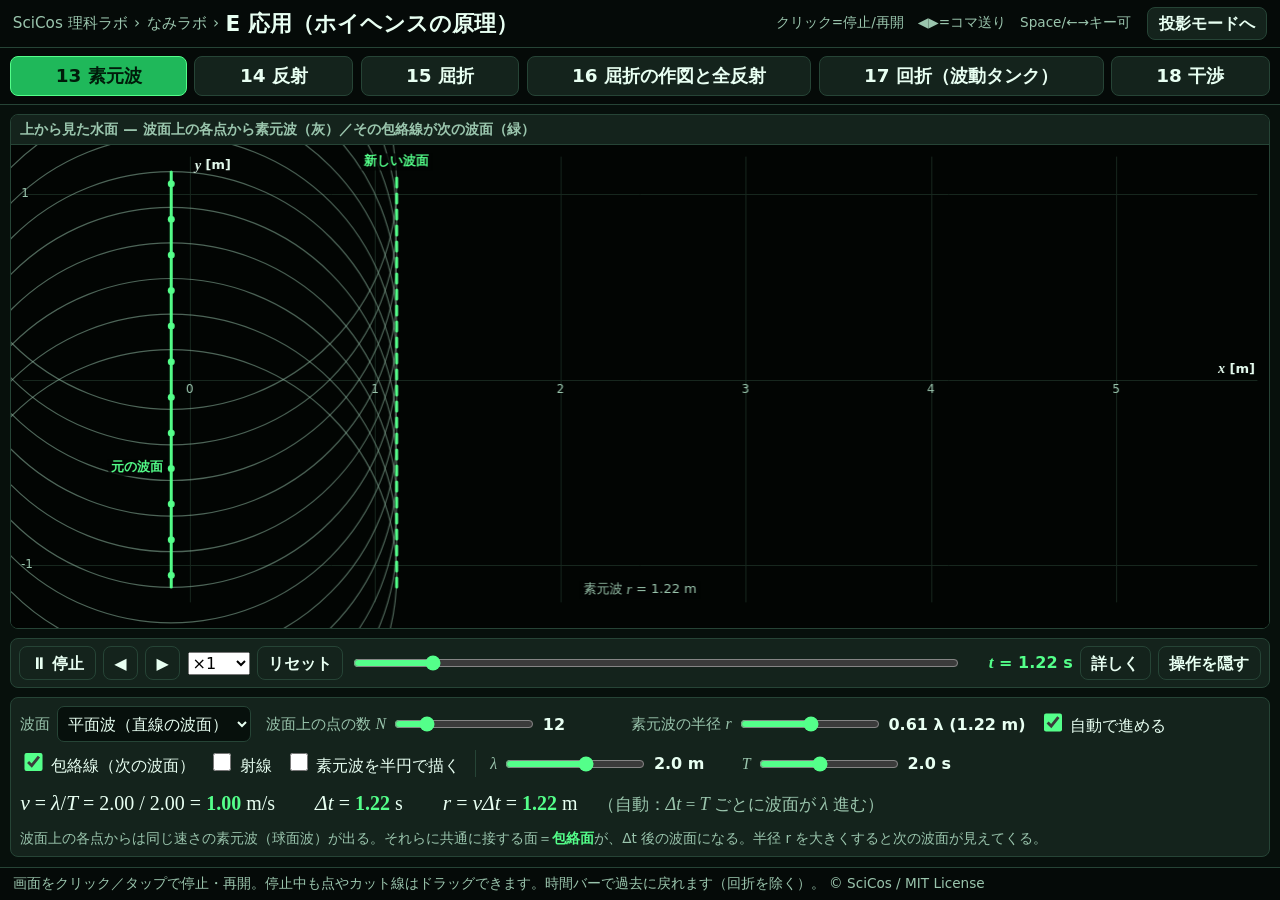
==== commit 9cf57932: "fix(E): 投影モード対応（タンク・干渉の濃淡を白地に青／赤・直書き色のモード分岐・ラベル間引きと配置・パネル高さ） Co-Authored-By: Claude Fable 5.1 <norep" ====
--- a/applied.html
+++ b/applied.html
@@ -13,14 +13,40 @@
   /* 14 反射タブ: 現象（広）＋ 作図（壁に沿って縦長なので細くてよい） */
   .stage.stageRL{grid-template-columns:1.35fr 1fr}
   @media (max-width:760px){ .panel{min-height:300px} .stage.stageIF,.stage.stageRL{grid-template-columns:1fr} }
+  /* 投影モード: 文字・線が 1.6 倍になるぶん操作パネルが高くなるので、図が最低限の高さを保てるようにする */
+  html[data-mode=proj] .panel{min-height:345px}
+  html[data-mode=proj] .panel canvas{min-height:295px}
+  @media (max-width:760px){ html[data-mode=proj] .panel{min-height:260px} }
 </style>
 </head><body>
 <script src="common.js"></script>
 <script>
 (() => {
 'use strict';
-const { C, TAU, ui, fmt, clamp, hexA } = Nami;
+const { C, TAU, ui, fmt, clamp, hexA, PROJ, SC } = Nami;
 const D2R = Math.PI / 180, R2D = 180 / Math.PI;
+
+/* ===== 投影モード（白地・黒字・濃い色・太線・大きい文字）用の色 =====
+   common.css / common.js は編集しない。ページ側で色を直書きしている所だけ、白地に映える色に差し替える。 */
+const WALLC = PROJ ? '#4b554f' : '#8fd6b0';                                    // 壁・境界の線（投影＝濃い灰）
+const WALLFILL = PROJ ? 'rgba(75,85,79,0.12)' : 'rgba(143,214,176,0.12)';      // 壁の向こう側の地色
+const MED1BG = PROJ ? 'rgba(29,79,196,0.09)' : 'rgba(105,183,255,0.055)';      // 媒質1の地色
+const MED2BG = PROJ ? 'rgba(106,31,181,0.10)' : 'rgba(199,146,255,0.075)';     // 媒質2の地色
+const GA = (a, p) => hexA(C.guide, PROJ ? p : a);                              // 補助線の灰（白地では濃くする）
+/* 濃淡塗り（波動タンク・干渉）: 投影＝白地に青（山）／赤（谷）・0 は白。手元＝黒地に緑／青の発光色。
+   1ピクセルごとに呼ぶので Nami.C.shade を 256 段のテーブルに焼いておく。 */
+const SHADE_N = 256;
+const SHADE_LUT = (() => {
+  const a = new Uint8Array(3 * (2 * SHADE_N + 1));
+  for (let k = -SHADE_N; k <= SHADE_N; k++) { const c = C.shade(k / SHADE_N), o = 3 * (k + SHADE_N); a[o] = c[0]; a[o + 1] = c[1]; a[o + 2] = c[2]; }
+  return a;
+})();
+function putShade(d, o, sv) {
+  let k = (sv * SHADE_N) | 0; if (k > SHADE_N) k = SHADE_N; else if (k < -SHADE_N) k = -SHADE_N;
+  const p = 3 * (k + SHADE_N); d[o] = SHADE_LUT[p]; d[o + 1] = SHADE_LUT[p + 1]; d[o + 2] = SHADE_LUT[p + 2];
+}
+const WALL_RGB = PROJ ? [148, 156, 150] : [124, 134, 128];    // 14 の壁（面が広いので中間の灰。白地で重くしない）
+const BAR_RGB = PROJ ? [70, 78, 73] : [124, 134, 128];        // 17 の障壁（細い線なので濃い灰）
 
 /* ===== 計測（fps）: window.__nami_debug ===== */
 const DBG = (window.__nami_debug = { tab: '', fps: 0, frames: 0, grid: '', _n: 0, _t0: performance.now() });
@@ -118,7 +144,7 @@
       const r = st.auto ? rAuto : st.rq * lam;
       const dt = st.auto ? fr * T : (st.rq * lam) / v;
       const N = st.N | 0;
-      const gray = hexA(C.guide, 0.5);
+      const gray = GA(0.5, 0.85);
 
       if (st.mode === 'plane') {
         const xs = V.x0 + 0.8;
@@ -170,7 +196,7 @@
           cv.circle(S.x, S.y, R0 + r, { color: C.wave, width: 3, dash: solid ? [] : [9, 7], a0: -thMax, a1: thMax });
           cv.text('新しい波面', S.x + (R0 + r) * Math.cos(thMax * .55), S.y + (R0 + r) * Math.sin(thMax * .55), { dy: -12, color: C.wave, bold: true });
         }
-        cv.dot(S.x, S.y, 6, { color: C.yellow, stroke: '#000' });
+        cv.dot(S.x, S.y, 6, { color: C.yellow, stroke: PROJ ? '#fff' : '#000' });
         cv.text('点波源', S.x, S.y, { dy: 16, color: C.yellow, bold: true });
         cv.text('元の波面', S.x + R0 * Math.cos(-thMax * .62), S.y + R0 * Math.sin(-thMax * .62), { dy: 14, color: C.wave, bold: true });
       }
@@ -259,10 +285,11 @@
     const d = img.data, gg = cfg.gain() * 1.7 / Math.max(lvl, 1e-3);
     for (let k = 0, n = nx * ny; k < n; k++) {
       const o = 4 * k;
-      if (wall[k]) { d[o] = 124; d[o + 1] = 134; d[o + 2] = 128; continue; }
+      if (wall[k]) { d[o] = WALL_RGB[0]; d[o + 1] = WALL_RGB[1]; d[o + 2] = WALL_RGB[2]; continue; }
       let v = u[k] * gg; if (v > 1) v = 1; else if (v < -1) v = -1;
-      const m = v * v;   // 弱いところは暗く（全反射で媒質2がぼんやり光るのを防ぐ）
-      if (v >= 0) { d[o] = 84 * m; d[o + 1] = 255 * m; d[o + 2] = 138 * m; }
+      const m = PROJ ? Math.abs(v) : v * v;   // 弱いところは淡く（全反射で媒質2がぼんやり見えるのを防ぐ）
+      if (PROJ) putShade(d, o, v >= 0 ? m : -m);
+      else if (v >= 0) { d[o] = 84 * m; d[o + 1] = 255 * m; d[o + 2] = 138 * m; }
       else { d[o] = 60 * m; d[o + 1] = 130 * m; d[o + 2] = 255 * m; }
     }
     offg.putImageData(img, 0, 0);
@@ -406,7 +433,7 @@
     const corners = [[V.x0, V.y0], [V.x1, V.y0], [V.x1, V.y1], [V.x0, V.y1]];
     // 壁の向こう側
     const poly = clipPoly(corners, g.n.x, g.n.y, 0);
-    if (poly.length >= 3) cvA.plotPts(poly, { close: true, fill: 'rgba(143,214,176,0.12)', color: 'none' });
+    if (poly.length >= 3) cvA.plotPts(poly, { close: true, fill: WALLFILL, color: 'none' });
     let qLo = 1e9, qHi = -1e9;
     corners.forEach(c => { const q = c[0] * g.w.x + c[1] * g.w.y; if (q < qLo) qLo = q; if (q > qHi) qHi = q; });
     const diag = Math.hypot(V.x1 - V.x0, V.y1 - V.y0);
@@ -452,7 +479,7 @@
       }
       // 射線・法線・角
       if (st.ray) {
-        const gd = hexA(C.guide, .75), Lr = diag * 0.34;
+        const gd = GA(.75, .9), Lr = diag * 0.34;
         for (let k = 1; k <= 5; k++) {
           const q = qLo + (qHi - qLo) * k / 6, P = toW(g, 0, q);
           cvA.arrow(P.x - D.d.x * Lr, P.y - D.d.y * Lr, P.x, P.y, { color: gd, width: 1.4, dash: [6, 5], head: 8 });
@@ -464,18 +491,18 @@
         if (g.si >= 0.03) {
           const aN = Math.atan2(nIn.y, nIn.x);
           const ai = angBetween(nIn, { x: -D.d.x, y: -D.d.y }), ar = angBetween(nIn, D.d2);
-          arcPx(cvA, P.x, P.y, 40, aN, aN + ai, { color: C.wave1 });
-          arcPx(cvA, P.x, P.y, 52, aN, aN + ar, { color: C.wave2 });
+          arcPx(cvA, P.x, P.y, 40 * SC, aN, aN + ai, { color: C.wave1 });
+          arcPx(cvA, P.x, P.y, 52 * SC, aN, aN + ar, { color: C.wave2 });
           const mid1 = rotv(nIn, ai / 2), mid2 = rotv(nIn, ar / 2);
-          cvA.textPx('i = ' + fmt(st.i, 0) + '°', cvA.px(P.x) + 56 * mid1.x, cvA.py(P.y) - 56 * mid1.y, { color: C.wave1, bold: true });
-          cvA.textPx('r = ' + fmt(st.i, 0) + '°', cvA.px(P.x) + 70 * mid2.x, cvA.py(P.y) - 70 * mid2.y, { color: C.wave2, bold: true });
+          cvA.textPx('i = ' + fmt(st.i, 0) + '°', cvA.px(P.x) + 56 * SC * mid1.x, cvA.py(P.y) - 56 * SC * mid1.y, { color: C.wave1, bold: true });
+          cvA.textPx('r = ' + fmt(st.i, 0) + '°', cvA.px(P.x) + 70 * SC * mid2.x, cvA.py(P.y) - 70 * SC * mid2.y, { color: C.wave2, bold: true });
         }
       }
     });
     // 壁
     const seg = clipLine(g.n.x, g.n.y, 0, rect);
-    if (seg) cvA.line(seg[0][0], seg[0][1], seg[1][0], seg[1][1], { color: '#8fd6b0', width: 3 });
-    cvA.textPx('壁', cvA.px(toW(g, 0, qLo).x), cvA.py(toW(g, 0, qLo).y), { dy: -14, dx: -6, align: 'right', color: '#8fd6b0', bold: true });
+    if (seg) cvA.line(seg[0][0], seg[0][1], seg[1][0], seg[1][1], { color: WALLC, width: 3 });
+    cvA.textPx('壁', cvA.px(toW(g, 0, qLo).x), cvA.py(toW(g, 0, qLo).y), { dy: -14 * SC, dx: -6, align: 'right', color: WALLC, bold: true });
     cvA.textPx('方眼 1目盛り = 1 m', cvA.pad.l + 6, cvA.pad.t + cvA.ih - 8, { align: 'left', color: C.muted, size: 11 });
     cvA.drawHandles();
   }
@@ -511,7 +538,7 @@
     const V = cvB.view, rect = { x0: V.x0, x1: V.x1, y0: V.y0, y1: V.y1 };
     const corners = [[V.x0, V.y0], [V.x1, V.y0], [V.x1, V.y1], [V.x0, V.y1]];
     const poly = clipPoly(corners, g.n.x, g.n.y, 0);
-    if (poly.length >= 3) cvB.plotPts(poly, { close: true, fill: 'rgba(143,214,176,0.12)', color: 'none' });
+    if (poly.length >= 3) cvB.plotPts(poly, { close: true, fill: WALLFILL, color: 'none' });
     const W = (p, q) => toW(g, p, q);
     const Aw = W(0, 0), Bpw = W(0, L), Bw = W(B[0], B[1]), A2w = W(A2[0], A2[1]);
     // ピクセル方向（等方ビュー）— ラベルのずらし量を壁座標で指定する
@@ -521,7 +548,7 @@
 
     // 壁
     const seg = clipLine(g.n.x, g.n.y, 0, rect);
-    if (seg) cvB.line(seg[0][0], seg[0][1], seg[1][0], seg[1][1], { color: '#8fd6b0', width: 3 });
+    if (seg) cvB.line(seg[0][0], seg[0][1], seg[1][0], seg[1][1], { color: WALLC, width: 3 });
 
     if (degen) {
       cvB.text('入射角 0°（垂直入射）', (V.x0 + V.x1) / 2, V.y0 + (V.y1 - V.y0) * 0.24, { color: C.muted, bold: true, size: 15 });
@@ -532,7 +559,7 @@
         const aw = Math.atan2(g.w.y, g.w.x);
         for (let k = 0; k <= 6; k++) {
           const q = L * k / 6, R = F0.radius(q), P = W(0, q);
-          if (R > 0.004) cvB.circle(P.x, P.y, R, { color: hexA(C.guide, 0.6), width: 1.3, a0: aw, a1: aw + Math.PI });
+          if (R > 0.004) cvB.circle(P.x, P.y, R, { color: GA(0.6, 0.85), width: 1.3, a0: aw, a1: aw + Math.PI });
           cvB.dot(P.x, P.y, 3.2, { color: C.guide });
         }
       }
@@ -541,27 +568,27 @@
       if (st.env) {
         const ex = 0.22 * L;
         cvB.line(Bpw.x, Bpw.y, A2w.x - D.u2.x * ex, A2w.y - D.u2.y * ex, { color: C.wave2, width: 3 });
-        const lm = lab(-6, -16), Ew = { x: A2w.x - D.u2.x * ex * 0.85, y: A2w.y - D.u2.y * ex * 0.85 };
-        cvB.text('反射波面', Ew.x, Ew.y, { dx: lm.dx, dy: lm.dy, align: 'right', color: C.wave2, bold: true });
+        const lm = lab(-6 * SC, -16 * SC), Ew = { x: A2w.x - D.u2.x * ex * 0.85, y: A2w.y - D.u2.y * ex * 0.85 };
+        if (!PROJ) cvB.text('反射波面', Ew.x, Ew.y, { dx: lm.dx, dy: lm.dy, align: 'right', color: C.wave2, bold: true });
       }
       // 長さ（BB′＝青・AA″＝赤・AB′＝灰破線）
       if (st.len) {
         cvB.line(Aw.x, Aw.y, Bpw.x, Bpw.y, { color: hexA(C.muted, .85), width: 1.5, dash: [6, 5] });
-        const lm0 = lab(12, 0);
-        cvB.text("AB′ = " + fmt(L, 2) + ' m', (Aw.x + Bpw.x) / 2, (Aw.y + Bpw.y) / 2, { dx: lm0.dx, dy: lm0.dy, color: C.muted });
+        const lm0 = lab(12 * SC, 0);
+        cvB.text(PROJ ? "AB′" : "AB′ = " + fmt(L, 2) + ' m', (Aw.x + Bpw.x) / 2, (Aw.y + Bpw.y) / 2, { dx: lm0.dx, dy: lm0.dy, color: C.muted, bold: PROJ });
         cvB.line(Bw.x, Bw.y, Bpw.x, Bpw.y, { color: C.wave1, width: 4.5, alpha: .95 });
-        const lm1 = lab(-8, 14);
-        cvB.text("BB′ = vΔt = " + fmt(F0.BB, 2) + ' m', (Bw.x + Bpw.x) / 2, (Bw.y + Bpw.y) / 2, { dx: lm1.dx, dy: lm1.dy, align: 'left', color: C.wave1, bold: true });
+        const lm1 = lab(-8 * SC, 14 * SC);
+        cvB.text(PROJ ? "BB′" : "BB′ = vΔt = " + fmt(F0.BB, 2) + ' m', (Bw.x + Bpw.x) / 2, (Bw.y + Bpw.y) / 2, { dx: lm1.dx, dy: lm1.dy, align: 'left', color: C.wave1, bold: true });
         cvB.line(Aw.x, Aw.y, A2w.x, A2w.y, { color: C.wave2, width: 4.5, alpha: .95 });
-        const lm2 = lab(-20, -6);
-        cvB.text('AA″ = vΔt = ' + fmt(F0.RA, 2) + ' m', Aw.x + (A2w.x - Aw.x) * 0.8, Aw.y + (A2w.y - Aw.y) * 0.8, { dx: lm2.dx, dy: lm2.dy, align: 'right', color: C.wave2, bold: true });
+        const lm2 = lab(PROJ ? -16 * SC : -20, PROJ ? -10 * SC : -6), q2 = PROJ ? 0.55 : 0.8;
+        cvB.text(PROJ ? 'AA″' : 'AA″ = vΔt = ' + fmt(F0.RA, 2) + ' m', Aw.x + (A2w.x - Aw.x) * q2, Aw.y + (A2w.y - Aw.y) * q2, { dx: lm2.dx, dy: lm2.dy, align: 'right', color: C.wave2, bold: true });
         rightAngle(cvB, Bw, Aw, Bpw);
         rightAngle(cvB, A2w, Aw, Bpw);
       }
       // 点と名前
       cvB.dot(Aw.x, Aw.y, 4.5, { color: C.text }); cvB.dot(Bw.x, Bw.y, 4.5, { color: C.wave1 });
       cvB.dot(Bpw.x, Bpw.y, 4.5, { color: C.wave1 }); cvB.dot(A2w.x, A2w.y, 4.5, { color: C.wave2 });
-      const la = lab(10, -12), lb = lab(-10, -10), lbp = lab(12, 10), la2 = lab(-12, -12);
+      const la = lab(10 * SC, -12 * SC), lb = lab(-10 * SC, -10 * SC), lbp = lab(12 * SC, 10 * SC), la2 = lab(-12 * SC, -12 * SC);
       cvB.text('A', Aw.x, Aw.y, { dx: la.dx, dy: la.dy, color: C.text, bold: true });
       cvB.text('B', Bw.x, Bw.y, { dx: lb.dx, dy: lb.dy, color: C.wave1, bold: true });
       cvB.text("B′", Bpw.x, Bpw.y, { dx: lbp.dx, dy: lbp.dy, color: C.wave1, bold: true });
@@ -574,11 +601,13 @@
         cvB.arrow(Aw.x, Aw.y, Aw.x + D.d2.x * Lp, Aw.y + D.d2.y * Lp, { color: C.wave2, width: 2.5 });
         const aN = Math.atan2(nIn.y, nIn.x);
         const ai = angBetween(nIn, { x: -D.d.x, y: -D.d.y }), ar = angBetween(nIn, D.d2);
-        arcPx(cvB, Aw.x, Aw.y, 34, aN, aN + ai, { color: C.wave1 });
-        arcPx(cvB, Aw.x, Aw.y, 46, aN, aN + ar, { color: C.wave2 });
+        arcPx(cvB, Aw.x, Aw.y, 34 * SC, aN, aN + ai, { color: C.wave1 });
+        arcPx(cvB, Aw.x, Aw.y, 46 * SC, aN, aN + ar, { color: C.wave2 });
         const m1 = rotv(nIn, ai / 2), m2 = rotv(nIn, ar / 2);
-        cvB.textPx('i = ' + fmt(st.i, 0) + '°', cvB.px(Aw.x) + 50 * m1.x, cvB.py(Aw.y) - 50 * m1.y, { color: C.wave1, bold: true });
-        cvB.textPx('r = ' + fmt(st.i, 0) + '°', cvB.px(Aw.x) + 72 * m2.x, cvB.py(Aw.y) - 72 * m2.y, { color: C.wave2, bold: true });
+        if (!PROJ) {   // 投影: 文字が 1.6 倍になると A″ まわりで重なるので弧だけにする（角の値は左の画面と下の読み出しに出ている）
+          cvB.textPx('i = ' + fmt(st.i, 0) + '°', cvB.px(Aw.x) + 50 * m1.x, cvB.py(Aw.y) - 50 * m1.y, { color: C.wave1, bold: true });
+          cvB.textPx('r = ' + fmt(st.i, 0) + '°', cvB.px(Aw.x) + 72 * m2.x, cvB.py(Aw.y) - 72 * m2.y, { color: C.wave2, bold: true });
+        }
       }
     }
     cvB.axes({ grid: true, xStep: 1, yStep: 1, xAxis: false, yAxis: false, xTicks: false, yTicks: false });
@@ -612,9 +641,11 @@
   function drawTank(dt, running) {
     tank.draw(dt, running);
     cvB.textPx('壁（変位 0）　入射角 i = ' + fmt(st.i, 0) + '°　壁の角度 ' + (Math.abs(st.wall) < 0.5 ? '垂直' : fmt(st.wall, 0) + '°'),
-      cvB.pad.l + 8, cvB.pad.t + 12, { align: 'left', color: C.text, size: 12 });
-    cvB.textPx('λ = ' + (TST / 2) + ' セル（1 m = ' + fmt(TST / 2 / st.lam, 1) + ' セル）　波源の周期 ' + TST + ' ステップ ＝ T = ' + fmt(st.T, 1) + ' s　格子 ' + tank.nx + '×' + tank.ny,
-      cvB.pad.l + 8, cvB.pad.t + 30, { align: 'left', color: C.muted, size: 12 });
+      cvB.pad.l + 8, cvB.pad.t + 12 * SC, { align: 'left', color: C.text, size: 12 });
+    cvB.textPx(PROJ
+      ? 'λ = ' + (TST / 2) + ' セル　T = ' + TST + ' ステップ ＝ ' + fmt(st.T, 1) + ' s'
+      : 'λ = ' + (TST / 2) + ' セル（1 m = ' + fmt(TST / 2 / st.lam, 1) + ' セル）　波源の周期 ' + TST + ' ステップ ＝ T = ' + fmt(st.T, 1) + ' s　格子 ' + tank.nx + '×' + tank.ny,
+      cvB.pad.l + 8, cvB.pad.t + 30 * SC, { align: 'left', color: C.muted, size: 12 });
   }
   function setTankMode(on) {
     st.tank = on;
@@ -734,8 +765,8 @@
     const halfW = (tank.nx || 160) / (2 * cellsPerM());   // タンクと同じ横幅［m］
     cvA.setViewIso(0, 0, halfW);
     const V = cvA.view, g = geom();
-    fillRectPx(cvA, cvA.pad.l, cvA.py(V.y1), cvA.iw, cvA.py(0) - cvA.py(V.y1), 'rgba(105,183,255,0.055)');
-    fillRectPx(cvA, cvA.pad.l, cvA.py(0), cvA.iw, cvA.py(V.y0) - cvA.py(0), 'rgba(199,146,255,0.075)');
+    fillRectPx(cvA, cvA.pad.l, cvA.py(V.y1), cvA.iw, cvA.py(0) - cvA.py(V.y1), MED1BG);
+    fillRectPx(cvA, cvA.pad.l, cvA.py(0), cvA.iw, cvA.py(V.y0) - cvA.py(0), MED2BG);
 
     // 点の間隔: 波面が画面を横切る長さ（弦）を 15 等分 → どの入射角でも 1 列 15〜30 点になる
     const chord = Math.min((V.x1 - V.x0) / Math.max(g.ci, 0.05), (V.y1 - V.y0) / Math.max(g.si, 0.05));
@@ -796,7 +827,7 @@
       }
       // 射線（点が通る道すじ）
       if (st.ray) {
-        const gd = hexA(C.guide, .75);
+        const gd = GA(.75, .9);
         for (let k = 1; k <= 5; k++) {
           const xc = V.x0 + (V.x1 - V.x0) * k / 6;
           const L1 = V.y1 / Math.max(g.ci, .05);
@@ -806,10 +837,10 @@
       }
     });
 
-    cvA.line(V.x0, 0, V.x1, 0, { color: '#8fd6b0', width: 2.5 });
+    cvA.line(V.x0, 0, V.x1, 0, { color: WALLC, width: 2.5 });
     cvA.axes({ xLabel: 'x [m]', grid: false, xAxis: false, yAxis: false, xTicks: false, yTicks: false });
-    cvA.text('媒質1　v₁ = ' + fmt(g.v1, 2) + ' m/s　λ₁ = v₁T = ' + fmt(g.lam1, 2) + ' m', V.x0 + 0.02 * (V.x1 - V.x0), V.y1, { dy: 14, align: 'left', color: C.wave1, bold: true });
-    cvA.text('媒質2　v₂ = ' + fmt(g.v2, 2) + ' m/s' + (g.total ? '' : '　λ₂ = v₂T = ' + fmt(g.lam2, 2) + ' m'), V.x0 + 0.02 * (V.x1 - V.x0), V.y0, { dy: -12, align: 'left', color: C.dens, bold: true });
+    cvA.text('媒質1　v₁ = ' + fmt(g.v1, 2) + ' m/s　λ₁ = v₁T = ' + fmt(g.lam1, 2) + ' m', V.x0 + 0.02 * (V.x1 - V.x0), V.y1, { dy: 14 * SC, align: 'left', color: C.wave1, bold: true });
+    cvA.text('媒質2　v₂ = ' + fmt(g.v2, 2) + ' m/s' + (g.total ? '' : '　λ₂ = v₂T = ' + fmt(g.lam2, 2) + ' m'), V.x0 + 0.02 * (V.x1 - V.x0), V.y0, { dy: -12 * SC, align: 'left', color: C.dens, bold: true });
     if (g.total) cvA.text('屈折波なし（全反射）', 0, V.y0 * 0.5, { color: C.wave2, bold: true, size: 16 });
     if (g.si < 1e-3) cvA.text('入射角 0°：どの点も同時に境界に着くので列は曲がらない（間隔だけ λ₁ → λ₂ に変わる）', 0, V.y1 * 0.55, { color: C.muted, size: 13 });
   }
@@ -839,10 +870,12 @@
     tank.draw(dt, running);
     const g = geom(), N = cellsPerM(), nx = tank.nx, ny = tank.ny;
     const yb = cvB.pad.t + cvB.ih * ((ny >> 1) / ny);
-    cvB.linePx(cvB.pad.l, yb, cvB.pad.l + cvB.iw, yb, { color: '#8fd6b0', width: 2 });
-    cvB.textPx('媒質1　λ₁ = ' + fmt(g.lam1, 2) + ' m = ' + fmt(N * g.lam1, 0) + ' セル', cvB.pad.l + 8, cvB.pad.t + 12, { align: 'left', color: C.wave1, bold: true, size: 12 });
-    cvB.textPx('媒質2　λ₂ = ' + fmt(g.lam2, 2) + ' m = ' + fmt(N * g.lam2, 0) + ' セル', cvB.pad.l + 8, yb + 14, { align: 'left', color: C.dens, bold: true, size: 12 });
-    cvB.textPx('1 m = ' + fmt(N, 1) + ' セル　波源の周期 ' + TstOf() + ' ステップ ＝ T = ' + fmt(st.T, 1) + ' s　格子 ' + nx + '×' + ny,
+    cvB.linePx(cvB.pad.l, yb, cvB.pad.l + cvB.iw, yb, { color: WALLC, width: 2 });
+    cvB.textPx('媒質1　λ₁ = ' + fmt(g.lam1, 2) + ' m = ' + fmt(N * g.lam1, 0) + ' セル', cvB.pad.l + 8, cvB.pad.t + 12 * SC, { align: 'left', color: C.wave1, bold: true, size: 12 });
+    cvB.textPx('媒質2　λ₂ = ' + fmt(g.lam2, 2) + ' m = ' + fmt(N * g.lam2, 0) + ' セル', cvB.pad.l + 8, yb + 14 * SC, { align: 'left', color: C.dens, bold: true, size: 12 });
+    // 投影では文字が大きく、上の λ₁ ラベルと重なるので、短くして下の余白に置く
+    if (PROJ) cvB.textPx('1 m = ' + fmt(N, 1) + ' セル　格子 ' + nx + '×' + ny, cvB.pad.l + cvB.iw - 8, cvB.pad.t + cvB.ih - 12 * SC, { align: 'right', color: C.muted, size: 12 });
+    else cvB.textPx('1 m = ' + fmt(N, 1) + ' セル　波源の周期 ' + TstOf() + ' ステップ ＝ T = ' + fmt(st.T, 1) + ' s　格子 ' + nx + '×' + ny,
       cvB.pad.l + cvB.iw - 8, cvB.pad.t + (cvB.iw < 420 ? 30 : 12), { align: 'right', color: C.muted, size: 12 });
   }
 
@@ -944,8 +977,8 @@
       G.hlen = Math.min(V.y1 * 0.9, D * 0.75);
 
       // 媒質の背景
-      fillRectPx(cv, cv.pad.l, cv.py(V.y1), cv.iw, cv.py(0) - cv.py(V.y1), 'rgba(105,183,255,0.055)');
-      fillRectPx(cv, cv.pad.l, cv.py(0), cv.iw, cv.py(V.y0) - cv.py(0), 'rgba(199,146,255,0.075)');
+      fillRectPx(cv, cv.pad.l, cv.py(V.y1), cv.iw, cv.py(0) - cv.py(V.y1), MED1BG);
+      fillRectPx(cv, cv.pad.l, cv.py(0), cv.iw, cv.py(V.y0) - cv.py(0), MED2BG);
 
       const i = st.i * D2R, si = Math.sin(i), ci = Math.cos(i);
       const v1 = st.v1, v2 = st.v2, T = st.T, lam1 = v1 * T, lam2 = v2 * T;
@@ -965,8 +998,8 @@
       }
 
       // 境界
-      cv.line(V.x0, 0, V.x1, 0, { color: '#8fd6b0', width: 2.5 });
-      cv.text('媒質1　v₁ = ' + fmt(v1, 2) + ' m/s　λ₁ = ' + fmt(lam1, 2) + ' m', V.x0 + 0.15, V.y1, { dy: 14, align: 'left', color: C.wave1, bold: true });
+      cv.line(V.x0, 0, V.x1, 0, { color: WALLC, width: 2.5 });
+      cv.text('媒質1　v₁ = ' + fmt(v1, 2) + ' m/s　λ₁ = ' + fmt(lam1, 2) + ' m', V.x0 + 0.15, V.y1, { dy: 14 * SC, align: 'left', color: C.wave1, bold: true });
       cv.text('媒質2　v₂ = ' + fmt(v2, 2) + ' m/s' + (total ? '' : '　λ₂ = ' + fmt(lam2, 2) + ' m'), V.x0 + 0.15, V.y0 * 0.62, { align: 'left', color: C.dens, bold: true });
 
       // 作図の途中量: 入射波面の端 B が境界の B′ に着くまでの時間 Δt と、その間の BB′・AT
@@ -981,35 +1014,37 @@
           const n = st.n | 0;
           for (let k = 0; k < n; k++) {
             const s = D * k / (n - 1), P = { x: A.x + s, y: 0 }, R = Math.sin(rr) * (D - s);
-            if (R > 0.004) cv.circle(P.x, P.y, R, { color: hexA(C.guide, 0.55), width: 1.2, a0: 0, a1: Math.PI });
+            if (R > 0.004) cv.circle(P.x, P.y, R, { color: GA(0.55, 0.8), width: 1.2, a0: 0, a1: Math.PI });
             cv.dot(P.x, 0, 3.5, { color: C.guide });
           }
         }
         // 入射波面（A→B、およびB'を通る位置）
         cv.line(A.x, A.y, B.x, B.y, { color: C.wave1, width: 3 });
-        cv.text('A', A.x, A.y, { dy: 14, dx: -10, color: C.text, bold: true });
-        cv.text('B', B.x, B.y, { dy: -12, color: C.wave1, bold: true });
+        cv.text('A', A.x, A.y, { dy: 14 * SC, dx: -10 * SC, color: C.text, bold: true });
+        cv.text('B', B.x, B.y, { dy: -12 * SC, color: C.wave1, bold: true });
         const segB = clipLine(u1.y, -u1.x, u1.y * Bp.x - u1.x * Bp.y, { x0: V.x0, x1: V.x1, y0: 0, y1: V.y1 });
         if (segB) cv.line(segB[0][0], segB[0][1], segB[1][0], segB[1][1], { color: C.wave1, width: 2, dash: [8, 6], alpha: .85 });
-        cv.dot(Bp.x, 0, 4.5, { color: C.wave1 }); cv.text("B'", Bp.x, 0, { dy: 14, dx: 10, color: C.wave1, bold: true });
+        cv.dot(Bp.x, 0, 4.5, { color: C.wave1 }); cv.text("B'", Bp.x, 0, { dy: 14 * SC, dx: 10 * SC, color: C.wave1, bold: true });
         // 屈折波面（包絡線）— T は素元波（半径 AT）との接点
         const Tp = total ? null : { x: Bp.x - u2.x * D * Math.cos(rr), y: Bp.y - u2.y * D * Math.cos(rr) };
         if (st.env && Tp) {
           cv.line(Bp.x, Bp.y, Tp.x, Tp.y, { color: C.wave, width: 3 });
-          cv.text('屈折波面', (Bp.x + Tp.x) / 2, (Bp.y + Tp.y) / 2, { dy: 14, dx: 18, color: C.wave, bold: true });
+          cv.text('屈折波面', (Bp.x + Tp.x) / 2, (Bp.y + Tp.y) / 2, { dy: 14 * SC, dx: 18 * SC, color: C.wave, bold: true });
         }
         // 作図の途中量（長さ）: AB′（共通の斜辺）・BB′ = v₁Δt（青）・AT = v₂Δt（緑）
         if (st.len) {
           cv.line(A.x, A.y, Bp.x, Bp.y, { color: hexA(C.muted, .8), width: 1.5, dash: [6, 5] });
-          cv.text("AB′ = " + fmt(D, 2) + ' m', (A.x + Bp.x) / 2, 0, { dy: -11, color: C.muted });
+          cv.text(PROJ ? "AB′" : "AB′ = " + fmt(D, 2) + ' m', (A.x + Bp.x) / 2, 0, { dy: -11 * SC, color: C.muted, bold: PROJ });
           cv.line(B.x, B.y, Bp.x, Bp.y, { color: C.wave1, width: 4.5, alpha: .95 });
-          cv.text("BB′ = v₁Δt = " + fmt(BBp, 2) + ' m', (B.x + Bp.x) / 2, (B.y + Bp.y) / 2, { dx: 9, dy: -6, align: 'left', color: C.wave1, bold: true });
+          cv.text(PROJ ? "BB′" : "BB′ = v₁Δt = " + fmt(BBp, 2) + ' m', (B.x + Bp.x) / 2, (B.y + Bp.y) / 2, { dx: 9 * SC, dy: -6 * SC, align: 'left', color: C.wave1, bold: true });
           if (Tp) {
             cv.line(A.x, A.y, Tp.x, Tp.y, { color: C.wave, width: 4.5, alpha: .95 });
             cv.dot(Tp.x, Tp.y, 4.5, { color: C.wave });
-            cv.text('T', Tp.x, Tp.y, { dx: -13, dy: 9, color: C.wave, bold: true });
-            // 角 r の円弧（A まわり 44px）を避けて、T 寄りにラベルを置く
-            cv.text('AT = v₂Δt = ' + fmt(AT, 2) + ' m', A.x + (Tp.x - A.x) * 0.9, A.y + (Tp.y - A.y) * 0.9, { dx: -12, dy: 16, align: 'right', color: C.wave, bold: true });
+            // 投影では角 r のラベルが T の左下に来るので、点名 T は右下に置く
+            cv.text('T', Tp.x, Tp.y, PROJ ? { dx: 13 * SC, dy: 12 * SC, align: 'left', color: C.wave, bold: true } : { dx: -13, dy: 9, color: C.wave, bold: true });
+            // 角 r の円弧（A まわり 44px）を避けて、T 寄りにラベルを置く。投影では記号だけ（数値は下の読み出しに出る）
+            const qT = PROJ ? 1.2 : 0.9;
+            cv.text(PROJ ? 'AT' : 'AT = v₂Δt = ' + fmt(AT, 2) + ' m', A.x + (Tp.x - A.x) * qT, A.y + (Tp.y - A.y) * qT, { dx: PROJ ? -6 * SC : -12, dy: PROJ ? 14 * SC : 16, align: 'right', color: C.wave, bold: true });
           }
         }
         // 射線・法線・角
@@ -1017,13 +1052,13 @@
           cv.line(A.x, V.y1 * 0.95, A.x, V.y0 * 0.95, { color: C.muted, width: 1.4, dash: [6, 6], alpha: .8 });
           const Lin = Math.min(V.y1 * 0.85 / Math.max(ci, 0.2), 2.4);
           cv.arrow(A.x - d1.x * Lin, A.y - d1.y * Lin, A.x, A.y, { color: C.wave1, width: 2.5 });
-          arcPx(cv, A.x, A.y, 44, Math.PI / 2, Math.PI / 2 + i, { color: C.wave1 });
-          cv.textPx('i = ' + fmt(st.i, 0) + '°', cv.px(A.x) + 58 * Math.cos(-(Math.PI / 2 + i / 2)), cv.py(A.y) + 58 * Math.sin(-(Math.PI / 2 + i / 2)), { color: C.wave1, bold: true });
+          arcPx(cv, A.x, A.y, 44 * SC, Math.PI / 2, Math.PI / 2 + i, { color: C.wave1 });
+          cv.textPx('i = ' + fmt(st.i, 0) + '°', cv.px(A.x) + 58 * SC * Math.cos(-(Math.PI / 2 + i / 2)), cv.py(A.y) + 58 * SC * Math.sin(-(Math.PI / 2 + i / 2)), { color: C.wave1, bold: true });
           if (!total) {
             const Lr = Math.min(-V.y0 * 0.85 / Math.max(Math.cos(rr), 0.2), 2.4);
             cv.arrow(A.x, A.y, A.x + d2.x * Lr, A.y + d2.y * Lr, { color: C.wave, width: 2.5 });
-            arcPx(cv, A.x, A.y, 44, -Math.PI / 2, -Math.PI / 2 + rr, { color: C.wave });
-            cv.textPx('r = ' + fmt(rr * R2D, 1) + '°', cv.px(A.x) + 58 * Math.cos(Math.PI / 2 - rr / 2), cv.py(A.y) + 58 * Math.sin(Math.PI / 2 - rr / 2), { color: C.wave, bold: true });
+            arcPx(cv, A.x, A.y, 44 * SC, -Math.PI / 2, -Math.PI / 2 + rr, { color: C.wave });
+            cv.textPx('r = ' + fmt(rr * R2D, 1) + '°', cv.px(A.x) + 58 * SC * Math.cos(Math.PI / 2 - rr / 2), cv.py(A.y) + 58 * SC * Math.sin(Math.PI / 2 - rr / 2), { color: C.wave, bold: true });
           }
         }
         if (total) cv.text('屈折波なし（全反射）', (A.x + Bp.x) / 2, V.y0 * 0.55, { color: C.wave2, bold: true, size: 17 });
@@ -1156,10 +1191,11 @@
     const d = img.data, g = st.gain;
     for (let k = 0, n = nx * ny; k < n; k++) {
       const o = 4 * k;
-      if (wall[k]) { d[o] = 124; d[o + 1] = 134; d[o + 2] = 128; continue; }
+      if (wall[k]) { d[o] = BAR_RGB[0]; d[o + 1] = BAR_RGB[1]; d[o + 2] = BAR_RGB[2]; continue; }
       let v = u[k] * g; if (v > 1) v = 1; else if (v < -1) v = -1;
-      const m = Math.pow(Math.abs(v), 0.75);
-      if (v >= 0) { d[o] = 84 * m; d[o + 1] = 255 * m; d[o + 2] = 138 * m; }
+      const m = Math.pow(Math.abs(v), PROJ ? 1 : 0.75);
+      if (PROJ) putShade(d, o, v >= 0 ? m : -m);
+      else if (v >= 0) { d[o] = 84 * m; d[o + 1] = 255 * m; d[o + 2] = 138 * m; }
       else { d[o] = 60 * m; d[o + 1] = 130 * m; d[o + 2] = 255 * m; }
     }
     offg.putImageData(img, 0, 0);
@@ -1184,14 +1220,14 @@
       const cell = cv.iw / nx, lam = lamOf();
       cv.textPx('v = ' + fmt(st.v, 2) + ' セル/ステップ　　T = ' + (st.Tst | 0) + ' ステップ（f = 1/T = ' + fmt(1 / st.Tst, 3) + ' /ステップ）'
         + '　　λ = vT = ' + fmt(st.v, 2) + ' × ' + (st.Tst | 0) + ' = ' + fmt(lam, 1) + ' セル',
-        cv.pad.l + 8, cv.pad.t + 12, { align: 'left', color: C.text, size: 12 });
+        cv.pad.l + 8, cv.pad.t + 12 * SC, { align: 'left', color: C.text, size: 12 });
       cv.textPx('スリット幅 w = ' + (st.w | 0) + ' セル　→　w/λ = ' + fmt(st.w / lam, 2) + '　（格子 ' + nx + '×' + ny + '）',
-        cv.pad.l + 8, cv.pad.t + 30, { align: 'left', color: C.muted, size: 12 });
+        cv.pad.l + 8, cv.pad.t + 30 * SC, { align: 'left', color: C.muted, size: 12 });
       // λ 目盛り
-      const x0 = cv.pad.l + cv.iw - 12 - lam * cell, yb = cv.pad.t + cv.ih - 14;
-      g.save(); g.strokeStyle = C.yellow; g.lineWidth = 2; g.beginPath();
-      g.moveTo(x0, yb - 5); g.lineTo(x0, yb); g.lineTo(x0 + lam * cell, yb); g.lineTo(x0 + lam * cell, yb - 5); g.stroke(); g.restore();
-      cv.textPx(lam * cell > 58 ? 'λ = vT' : 'λ', x0 + lam * cell / 2, yb - 12, { color: C.yellow, bold: true, size: 12 });
+      const x0 = cv.pad.l + cv.iw - 12 - lam * cell, yb = cv.pad.t + cv.ih - 14 * SC;
+      g.save(); g.strokeStyle = C.yellow; g.lineWidth = 2 * SC; g.beginPath();
+      g.moveTo(x0, yb - 5 * SC); g.lineTo(x0, yb); g.lineTo(x0 + lam * cell, yb); g.lineTo(x0 + lam * cell, yb - 5 * SC); g.stroke(); g.restore();
+      cv.textPx(lam * cell > 58 * SC ? 'λ = vT' : 'λ', x0 + lam * cell / 2, yb - 12 * SC, { color: C.yellow, bold: true, size: 12 });
       sSep.box.style.display = st.preset === 'double' ? '' : 'none';
       DBG.probe = () => { // 検証用: 障壁の前後・軸外の振幅（rms）
         const bx = Math.round(nx * BXR), box = (i0, i1, j0, j1) => {
@@ -1241,7 +1277,7 @@
   ui.slider(ctx.controls, { label: 'T', min: 0.5, max: 4, step: 0.1, value: 2, unit: 's', digits: 1, onInput: v => st.T = v });
   const F = ui.formula(ctx.controls, '');
   ui.legend(ctx.controls, [[C.anti, '水色の実線＝経路差 mλ の点'], [C.yellow, '黄の破線＝経路差 (m+½)λ の点']]);
-  note(ctx.controls, '<b>実線同士／破線同士の交点は、山と山・谷と谷が同時に来る点</b>（経路差 = mλ）。<b>実線と破線の交点は、一方の山ともう一方の谷が同時に来る点</b>（経路差 = (m+½)λ）。前者は右の y-t グラフで振幅 2A の大きな振動になり、後者はほとんど動かない。色は定在波タブと同じ意味で、<b style="color:#4dd0e1">水色＝大きく動く</b>・<b style="color:#ffd166">黄＝ほとんど動かない</b>。');
+  note(ctx.controls, '<b>実線同士／破線同士の交点は、山と山・谷と谷が同時に来る点</b>（経路差 = mλ）。<b>実線と破線の交点は、一方の山ともう一方の谷が同時に来る点</b>（経路差 = (m+½)λ）。前者は右の y-t グラフで振幅 2A の大きな振動になり、後者はほとんど動かない。色は定在波タブと同じ意味で、<b style="color:var(--cyan)">水色＝大きく動く</b>・<b style="color:var(--yellow)">黄＝ほとんど動かない</b>。');
   note(ctx.controls, '<b>逆位相</b>にすると、S₂ は S₁ が山を出す瞬間に谷を出す。そのため経路差 0 の点でも山と谷が重なり、2本の線の役割が入れかわる。');
   ui.slider(ctx.detail, { label: '明るさ', min: 0.5, max: 2.5, step: 0.1, value: 1, digits: 1, onInput: v => st.gain = v });
   note(ctx.detail, 'y(x,y,t) = A sin2π(t/T − r₁/λ) + A sin(2π(t/T − r₂/λ) + φ) を各点で計算して濃淡で表示（振幅の減衰は考えない）。右の y-t グラフはこの式に P の座標を入れ、時刻 t の関数として描いたもの。だから P をドラッグすると波形がその場で描き直される。');
@@ -1278,8 +1314,9 @@
           const r1 = Math.sqrt(a * a + q1), r2 = Math.sqrt(b * b + q2);
           let v = (sinT(ph - r1 / lam) + sinT(ph - r2 / lam + phi)) * 0.5 * gain;
           if (v > 1) v = 1; else if (v < -1) v = -1;
-          const m = Math.pow(Math.abs(v), 1.25), o = 4 * (j * W + i2);
-          if (v >= 0) { dd[o] = 84 * m; dd[o + 1] = 255 * m; dd[o + 2] = 138 * m; }
+          const m = Math.pow(Math.abs(v), PROJ ? 1.1 : 1.25), o = 4 * (j * W + i2);
+          if (PROJ) putShade(dd, o, v >= 0 ? m : -m);
+          else if (v >= 0) { dd[o] = 84 * m; dd[o + 1] = 255 * m; dd[o + 2] = 138 * m; }
           else { dd[o] = 60 * m; dd[o + 1] = 130 * m; dd[o + 2] = 255 * m; }
         }
       }
@@ -1297,7 +1334,7 @@
           for (let n = -2; n * lam + base < rmax; n++) {
             const rc = base + n * lam; if (rc <= 0.02) continue;
             cv.circle(S.x, S.y, rc, { color: hexA(C.text, .9), width: 1.6 });
-            const rt = rc + lam / 2; if (rt < rmax) cv.circle(S.x, S.y, rt, { color: hexA(C.text, .55), width: 1.4, dash: [6, 5] });
+            const rt = rc + lam / 2; if (rt < rmax) cv.circle(S.x, S.y, rt, { color: hexA(C.text, PROJ ? .75 : .55), width: 1.4, dash: [6, 5] });
           }
         }
       }
@@ -1333,14 +1370,14 @@
       }
 
       // --- 波源・P ---
-      cv.dot(S1.x, S1.y, 7, { color: C.wave2, stroke: '#000', width: 2 });
-      cv.dot(S2.x, S2.y, 7, { color: C.wave2, stroke: '#000', width: 2 });
-      cv.text('S₁', S1.x, S1.y, { dy: -18, color: C.wave2, bold: true, size: 15 });
-      cv.text('S₂', S2.x, S2.y, { dy: -18, color: C.wave2, bold: true, size: 15 });
+      cv.dot(S1.x, S1.y, 7, { color: C.wave2, stroke: PROJ ? '#fff' : '#000', width: 2 });
+      cv.dot(S2.x, S2.y, 7, { color: C.wave2, stroke: PROJ ? '#fff' : '#000', width: 2 });
+      cv.text('S₁', S1.x, S1.y, { dy: -18 * SC, color: C.wave2, bold: true, size: 15 });
+      cv.text('S₂', S2.x, S2.y, { dy: -18 * SC, color: C.wave2, bold: true, size: 15 });
       cv.hbracket(S1.x, S2.x, V.y0 + (V.y1 - V.y0) * 0.09, 'd = ' + fmt(d, 1) + ' m', { below: true });
       // S₁P・S₂P は作図補助線（灰）— 黄・水色は干渉の線の色なので使わない
-      cv.line(S1.x, S1.y, P.x, P.y, { color: hexA(C.guide, .8), width: 1.4, dash: [5, 5] });
-      cv.line(S2.x, S2.y, P.x, P.y, { color: hexA(C.guide, .8), width: 1.4, dash: [5, 5] });
+      cv.line(S1.x, S1.y, P.x, P.y, { color: GA(.8, .95), width: 1.4, dash: [5, 5] });
+      cv.line(S2.x, S2.y, P.x, P.y, { color: GA(.8, .95), width: 1.4, dash: [5, 5] });
       cv.drawHandles();
 
       // --- 読み出し ---
@@ -1360,8 +1397,10 @@
       Nami.recorder(cvP, { t, span: 3 * T, A: 2, y: yP, color: C.wave, xStep: T, yStep: 1 });
       const VP = cvP.view;
       for (const s of [1, -1]) {
-        cvP.line(VP.x0, 2 * s, VP.x1, 2 * s, { color: hexA(C.muted, .5), width: 1, dash: [5, 5] });
-        cvP.text((s > 0 ? '+' : '−') + '2A', VP.x0, 2 * s, { dx: 16, color: C.muted, size: 12 });
+        cvP.line(VP.x0, 2 * s, VP.x1, 2 * s, { color: hexA(C.muted, PROJ ? .75 : .5), width: 1, dash: [5, 5] });
+        // 投影では文字が大きく、左端の y 軸ラベルと重なるので右端に出す
+        if (PROJ) cvP.text((s > 0 ? '+' : '−') + '2A', VP.x1, 2 * s, { dx: -8, align: 'right', color: C.muted, size: 12 });
+        else cvP.text((s > 0 ? '+' : '−') + '2A', VP.x0, 2 * s, { dx: 16, color: C.muted, size: 12 });
       }
     },
     period: () => st.T
--- a/common.css
+++ b/common.css
@@ -1,9 +1,23 @@
 /* なみラボ 共通スタイル（おとラボと同パレット） */
 :root{
-  --bg:#07100c; --panel:#101a15; --panel2:#14231c; --line:#264436;
-  --text:#e8fff2; --muted:#9ac5ad; --green:#54ff8a; --green2:#1fb85a;
+  --bg:#07100c; --bg2:#050a08; --panel:#101a15; --panel2:#14231c; --panel3:#0a1210; --canvas:#020503; --line:#264436;
+  --text:#e8fff2; --muted:#9ac5ad; --green:#54ff8a; --green2:#1fb85a; --onGreen:#001b0a;
   --red:#ff6b6b; --yellow:#ffd166; --blue:#69b7ff; --orange:#ffa64d; --purple:#c792ff; --cyan:#4dd0e1;
+  --statusBg:rgba(0,0,0,.5); --shadow:#000;
 }
+/* 投影モード（白地・黒字・濃い色・大きい文字）。common.js が html[data-mode=proj] を立てる */
+html[data-mode=proj]{
+  --bg:#ffffff; --bg2:#f0f3f1; --panel:#ffffff; --panel2:#eef2ef; --panel3:#e8ede9; --canvas:#ffffff; --line:#9fb0a5;
+  --text:#111111; --muted:#2f3a34; --green:#0a7d2c; --green2:#1a9a3a; --onGreen:#ffffff;
+  --red:#c8102e; --yellow:#8a5a00; --blue:#1d4fc4; --orange:#c65a00; --purple:#6a1fb5; --cyan:#00796b;
+  --statusBg:rgba(255,255,255,.85); --shadow:#fff;
+  font-size:118%;
+}
+html[data-mode=proj] .panelTitle{font-size:1.05rem;color:var(--text)}
+html[data-mode=proj] .controls .ctlLabel,html[data-mode=proj] .controls .note{color:var(--text)}
+html[data-mode=proj] .controls .formula b{color:var(--green)}
+html[data-mode=proj] button{font-weight:700}
+header.top .modeBtn{margin-left:.4rem;font-weight:800;padding:.35rem .7rem}
 *{box-sizing:border-box}
 [hidden]{display:none !important}
 /* 物理の変数＝斜体（数式エディタ風のセリフ体）。単位・関数名は立体のまま */
@@ -14,12 +28,12 @@
 button,input,select{font:inherit}
 button{border:1px solid var(--line);background:var(--panel2);color:var(--text);border-radius:8px;padding:.5rem .75rem;cursor:pointer;line-height:1.2}
 button:active{transform:translateY(1px)}
-button.active{background:var(--green2);border-color:var(--green);color:#001b0a}
-button.primary{background:var(--green2);border-color:var(--green);color:#001b0a;font-weight:800}
+button.active{background:var(--green2);border-color:var(--green);color:var(--onGreen)}
+button.primary{background:var(--green2);border-color:var(--green);color:var(--onGreen);font-weight:800}
 a{color:var(--blue)}
 
 /* ヘッダー */
-header.top{display:flex;align-items:center;gap:.6rem;padding:.45rem .8rem;background:#050a08;border-bottom:1px solid var(--line);flex-wrap:wrap}
+header.top{display:flex;align-items:center;gap:.6rem;padding:.45rem .8rem;background:var(--bg2);border-bottom:1px solid var(--line);flex-wrap:wrap}
 header.top .crumb{color:var(--muted);font-size:.95rem;display:flex;gap:.4rem;align-items:center;flex-wrap:wrap}
 header.top .crumb a{color:var(--muted);text-decoration:none}
 header.top .crumb a:hover{color:var(--text)}
@@ -27,7 +41,7 @@
 header.top .right{margin-left:auto;color:var(--muted);font-size:.85rem}
 
 /* タブ */
-nav.tabs{display:flex;gap:.45rem;padding:.5rem .65rem;background:#050a08;border-bottom:1px solid var(--line);overflow-x:auto}
+nav.tabs{display:flex;gap:.45rem;padding:.5rem .65rem;background:var(--bg2);border-bottom:1px solid var(--line);overflow-x:auto}
 nav.tabs button{flex:1 0 auto;font-weight:800;font-size:clamp(.95rem,2.2vw,1.15rem);white-space:nowrap}
 
 /* ビュー */
@@ -55,37 +69,37 @@
 .panel{position:relative;background:var(--panel);border:1px solid var(--line);border-radius:8px;display:flex;flex-direction:column;overflow:hidden;min-height:200px}
 .panel.max{min-height:70vh}
 .panel.hiddenByMax{display:none}
-.panelTitle{padding:.3rem .6rem;font-size:.9rem;font-weight:700;color:var(--muted);border-bottom:1px solid var(--line);background:#0b1510;cursor:pointer;user-select:none;-webkit-user-select:none}
-.panel canvas{display:block;width:100%;flex:1 1 0;height:0;min-height:160px;touch-action:none;background:#020503;cursor:pointer}
-.panel .overlay{position:absolute;right:.5rem;top:.35rem;pointer-events:none;color:var(--yellow);font-weight:800;font-size:clamp(.95rem,2vw,1.2rem);text-shadow:0 0 6px #000}
-.panel .overlayTL{position:absolute;left:.5rem;top:2rem;pointer-events:none;color:var(--muted);font-size:.85rem;text-shadow:0 0 6px #000}
-.status{position:absolute;left:.6rem;bottom:.5rem;color:var(--yellow);font-weight:800;background:rgba(0,0,0,.5);padding:.2rem .45rem;border-radius:6px;pointer-events:none;font-size:.9rem}
+.panelTitle{padding:.3rem .6rem;font-size:.9rem;font-weight:700;color:var(--muted);border-bottom:1px solid var(--line);background:var(--panel2);cursor:pointer;user-select:none;-webkit-user-select:none}
+.panel canvas{display:block;width:100%;flex:1 1 0;height:0;min-height:160px;touch-action:none;background:var(--canvas);cursor:pointer}
+.panel .overlay{position:absolute;right:.5rem;top:.35rem;pointer-events:none;color:var(--yellow);font-weight:800;font-size:clamp(.95rem,2vw,1.2rem);text-shadow:0 0 6px var(--shadow)}
+.panel .overlayTL{position:absolute;left:.5rem;top:2rem;pointer-events:none;color:var(--muted);font-size:.85rem;text-shadow:0 0 6px var(--shadow)}
+.status{position:absolute;left:.6rem;bottom:.5rem;color:var(--yellow);font-weight:800;background:var(--statusBg);padding:.2rem .45rem;border-radius:6px;pointer-events:none;font-size:.9rem}
 
 /* 時間バー */
-.timebar{display:flex;gap:.45rem;align-items:center;flex-wrap:wrap;padding:.45rem .55rem;border:1px solid var(--line);border-radius:8px;background:#0b1510}
+.timebar{display:flex;gap:.45rem;align-items:center;flex-wrap:wrap;padding:.45rem .55rem;border:1px solid var(--line);border-radius:8px;background:var(--panel2)}
 .timebar button{padding:.4rem .65rem;font-weight:800}
 .timebar input[type=range]{flex:1;min-width:120px;accent-color:var(--green)}
 .timebar .tval{min-width:6.5rem;text-align:right;font-variant-numeric:tabular-nums;color:var(--green);font-weight:800}
 .timebar .detailBtn{margin-left:auto}
 
 /* 操作パネル */
-.controls{display:flex;gap:.5rem .9rem;align-items:center;flex-wrap:wrap;padding:.5rem .6rem;border:1px solid var(--line);border-radius:8px;background:#0b1510}
-.controls.detail{border-style:dashed;background:#0a1210}
+.controls{display:flex;gap:.5rem .9rem;align-items:center;flex-wrap:wrap;padding:.5rem .6rem;border:1px solid var(--line);border-radius:8px;background:var(--panel2)}
+.controls.detail{border-style:dashed;background:var(--panel3)}
 .controls .ctl{display:flex;gap:.4rem;align-items:center;flex-wrap:wrap}
 .controls .ctlLabel{color:var(--muted);font-size:.92rem;white-space:nowrap}
 .controls .sep{width:1px;align-self:stretch;background:var(--line)}
 .controls input[type=range]{width:140px;accent-color:var(--green)}
 .controls .val{min-width:4.6rem;font-variant-numeric:tabular-nums;color:var(--text);font-weight:700}
 .controls input[type=checkbox]{width:1.15rem;height:1.15rem;accent-color:var(--green)}
-.controls select{background:#07100c;color:var(--text);border:1px solid var(--line);border-radius:7px;padding:.4rem}
-.controls input[type=number]{width:6rem;background:#07100c;color:var(--text);border:1px solid var(--line);border-radius:7px;padding:.4rem}
+.controls select{background:var(--bg);color:var(--text);border:1px solid var(--line);border-radius:7px;padding:.4rem}
+.controls input[type=number]{width:6rem;background:var(--bg);color:var(--text);border:1px solid var(--line);border-radius:7px;padding:.4rem}
 .controls .note{color:var(--muted);font-size:.85rem;flex-basis:100%}
 .controls .readout{font-weight:800;color:var(--yellow);font-variant-numeric:tabular-nums}
 .controls .formula{font-family:"Cambria Math","STIX Two Math","Latin Modern Math",Georgia,serif;font-size:clamp(1rem,2.2vw,1.25rem);color:var(--text);flex-basis:100%;line-height:1.7}
 .controls .formula b{color:var(--green);font-weight:700}
 .swatch{display:inline-block;width:.9rem;height:.9rem;border-radius:3px;vertical-align:-.1rem;margin-right:.25rem}
 
-footer{padding:.45rem .8rem;color:var(--muted);background:#050a08;border-top:1px solid var(--line);font-size:.85rem}
+footer{padding:.45rem .8rem;color:var(--muted);background:var(--bg2);border-top:1px solid var(--line);font-size:.85rem}
 
 /* TOP（カード） */
 .cards{display:grid;grid-template-columns:repeat(auto-fill,minmax(260px,1fr));gap:.8rem;padding:1rem;max-width:1100px;margin:0 auto;width:100%}
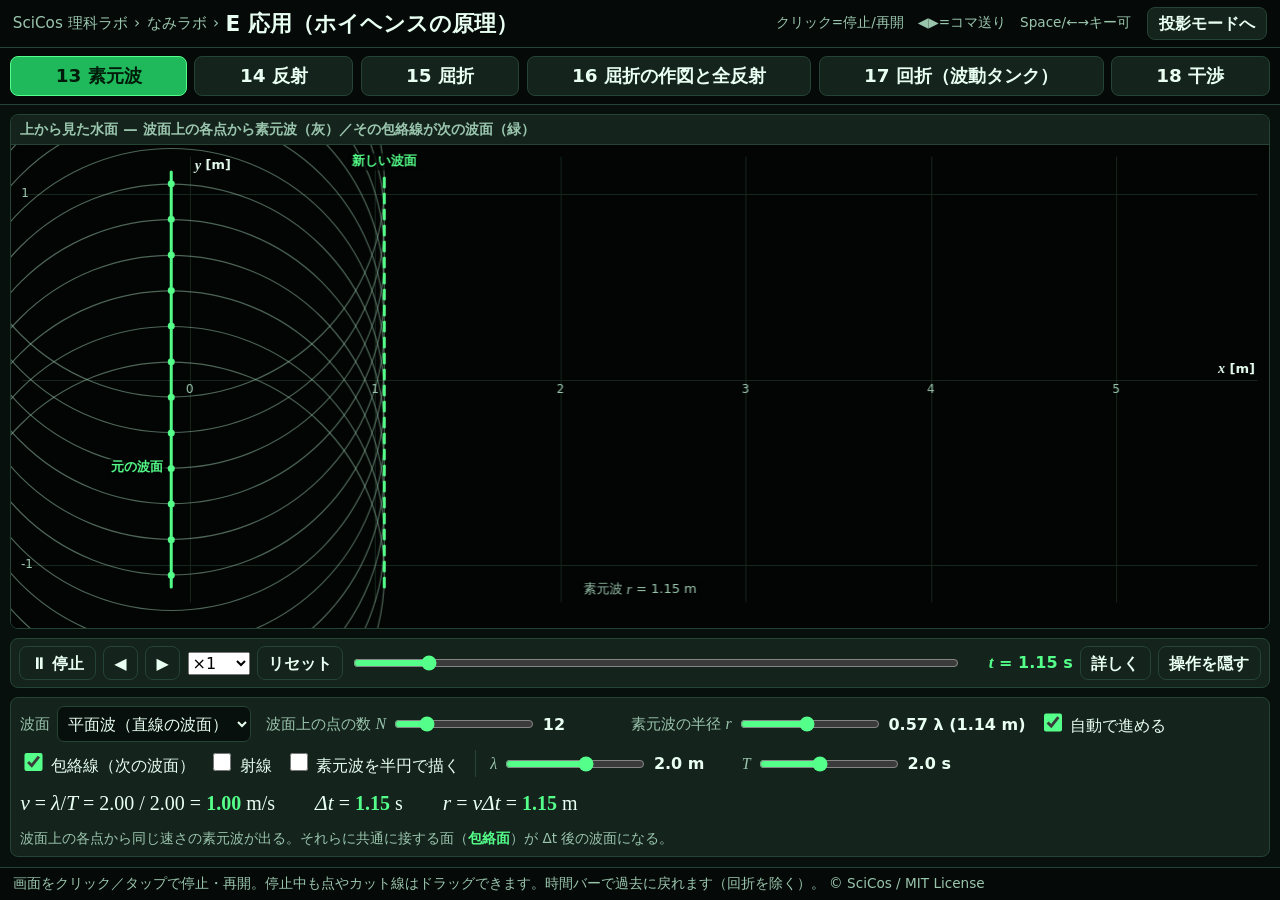
==== commit 031be26f: "trim: 弁明・理由そのもの・操作説明の文を削減（A〜E全ページ・index） 体感で理解する方針（owner 2026-11-05）に合わせて約50か所を削除・短縮。 test-applied の" ====
--- a/applied.html
+++ b/applied.html
@@ -124,9 +124,8 @@
   ui.slider(ctx.controls, { label: 'λ', min: 0.6, max: 3, step: 0.1, value: 2, unit: 'm', digits: 1, onInput: v => st.lam = v });
   ui.slider(ctx.controls, { label: 'T', min: 0.5, max: 4, step: 0.1, value: 2, unit: 's', digits: 1, onInput: v => st.T = v });
   const F = ui.formula(ctx.controls, '');
-  note(ctx.controls, '波面上の各点からは同じ速さの素元波（球面波）が出る。それらに共通に接する面＝<b>包絡面</b>が、Δt 後の波面になる。半径 r を大きくすると次の波面が見えてくる。');
+  note(ctx.controls, '波面上の各点から同じ速さの素元波が出る。それらに共通に接する面（<b>包絡面</b>）が Δt 後の波面になる。');
   ui.toggle(ctx.detail, { label: '通り過ぎた波面を残す', checked: true, onChange: v => st.trail = v });
-  note(ctx.detail, '素元波の「後ろ向きの部分」は実際には現れない（前方にだけ進む）。「半円で描く」で教科書と同じ図になる。');
 
   return {
     draw(t) {
@@ -203,8 +202,7 @@
       cv.text('素元波 r = ' + fmt(r, 2) + ' m', cv.view.x0 + (cv.view.x1 - cv.view.x0) * .5, cv.view.y0, { dy: -12, color: C.guide });
       cv.drawHandles();
       F.set('v = λ/T = ' + fmt(lam, 2) + ' / ' + fmt(T, 2) + ' = <b>' + fmt(lam / T, 2) + '</b> m/s　　'
-        + 'Δt = <b>' + fmt(dt, 2) + '</b> s　　r = vΔt = <b>' + fmt(r, 2) + '</b> m'
-        + (st.auto ? '　<em>（自動：Δt = T ごとに波面が λ 進む）</em>' : '　<em>（スライダーで手動）</em>'));
+        + 'Δt = <b>' + fmt(dt, 2) + '</b> s　　r = vΔt = <b>' + fmt(r, 2) + '</b> m');
       if (st.auto) { const q = r / lam; if (Math.abs(sR.get() - q) > 0.005) sR.set(Math.min(1.2, q), true); }
     },
     period: () => st.T
@@ -362,7 +360,7 @@
   ctx.layout('2'); ctx.stage.classList.add('stageRL');
   const T_DRAFT = '作図（素元波）— 壁上の各点から出た素元波の包絡線が反射波面';
   const T_TANK = '壁つき波動タンク（数値計算）— 壁は変位 0。反射が現象として出る';
-  const cvA = ctx.canvas({ title: '隊列モデル — 波面＝横一列の点の列。壁に着いた点から順に、法線方向の速度成分が反転する' });
+  const cvA = ctx.canvas({ title: '隊列モデル — 壁に着いた点から順に、壁に垂直な速度成分だけが反転する' });
   const cvB = ctx.canvas({ title: T_DRAFT });
   const st = { i: 40, wall: 0, lam: 2, T: 2, dots: true, ray: true, wavelet: true, env: true, len: true, sweep: false, tank: false, gain: 1 };
   const SWEEP_MAX = 85, SWEEP_P = 16, TST = 40;   // タンク: λ = 0.5 × 40 = 20 セル
@@ -388,12 +386,9 @@
   ui.slider(ctx.controls, { label: 'T', min: 0.5, max: 4, step: 0.1, value: 2, unit: 's', digits: 1, onInput: v => st.T = v });
   ui.legend(ctx.controls, [[C.wave1, '青＝入射波面'], [C.wave2, '赤＝反射波面']]);
   const F = ui.formula(ctx.controls, '');
-  note(ctx.controls, '左＝現象。<b>壁に先に着いた点から順に、壁に垂直な向きの速度成分だけが反転する</b>（壁に沿う向きの成分はそのまま）。先に着いた点から折り返すので、列全体が向きを変えて反射波面になる。／右＝作図。<b>壁上の各点から出る素元波の半径は、その点に波面が着いてからの経過時間 × v</b> なので点ごとに違う（A のものがいちばん大きく、B′ のものは 0）。その包絡線が反射波面。');
+  note(ctx.controls, '右の作図：壁上の各点から出る素元波の半径＝<b>その点に波面が着いてからの時間 × v</b>（A が最大、B′ は 0）。');
   ui.slider(ctx.detail, { label: 'タンクの明るさ', min: 0.3, max: 3, step: 0.1, value: 1, digits: 1, onInput: v => st.gain = v });
-  note(ctx.detail, '壁の角度はスライダーのほか、<b>壁の上の黄色い点のドラッグ</b>でも変えられる。');
   const tTank = ui.toggle(ctx.detail, { label: '右の画面を「壁つき波動タンク（数値計算）」にする', checked: false, onChange: setTankMode });
-  note(ctx.detail, '隊列モデルは作図ではなく<b>追跡</b>：壁を q で横切るレイごとに「その点が壁に着く時刻」を出し、それ以前は速さ v・向き d、それ以後は法線成分だけを反転した向き d′ で位置を計算している。だから <b>i = r は結果であって、覚える規則ではない</b>。');
-  note(ctx.detail, 'タンクは2次元波動方程式を差分法で解いたもの（壁＝変位 0 の固い面）。λ が 20 セルになるように 1 m の長さを決めている。<b>タンク表示中は時間を戻せない</b>（場を1ステップずつ積み上げるため。◀ と時間バーは無効）。');
 
   const reTank = () => { tank.rebuild(); if (st.tank) tank.warm(); };
 
@@ -552,7 +547,7 @@
 
     if (degen) {
       cvB.text('入射角 0°（垂直入射）', (V.x0 + V.x1) / 2, V.y0 + (V.y1 - V.y0) * 0.24, { color: C.muted, bold: true, size: 15 });
-      cvB.text('波面は壁に平行 — どの点も同時に着き、そのまま折り返す', (V.x0 + V.x1) / 2, V.y0 + (V.y1 - V.y0) * 0.15, { color: C.muted, size: 13 });
+      
     } else {
       // 素元波（壁の各点から出た円の、媒質側の半分）
       if (st.wavelet) {
@@ -670,7 +665,7 @@
       const F0 = draft(), g = F0.g;
       if (g.si < 0.03) {
         F.set('v = λ/T = ' + fmt(g.lam, 2) + ' / ' + fmt(g.T, 2) + ' = <b>' + fmt(g.v, 2) + '</b> m/s'
-          + '<br>入射角 0°：A も B も同時に壁に着く（Δt = 0）ので BB′ = 0、AA″ = 0。波面は壁に平行なまま向きだけが反転する。');
+          + '<br>入射角 0°：Δt = 0 なので BB′ = AA″ = 0。');
       } else {
         F.set('v = λ/T = ' + fmt(g.lam, 2) + ' / ' + fmt(g.T, 2) + ' = <b>' + fmt(g.v, 2) + '</b> m/s'
           + "　Δt（B が B′ に着くまで）= BB′/v = <b>" + fmt(F0.dt, 2) + '</b> s'
@@ -713,7 +708,7 @@
    ========================================================= */
 function buildRefract(ctx) {
   ctx.layout('2');
-  const cvA = ctx.canvas({ title: '隊列モデル — 波面＝「横一列に並んで同じ速さで進む点の列」。境界に着いた点から速さが変わる' });
+  const cvA = ctx.canvas({ title: '隊列モデル — 境界に着いた点から順に速さが変わる' });
   const cvB = ctx.canvas({ title: '二媒質の波動タンク（数値計算）— 同じ λ・T・入射角で解いたもの' });
   const st = { v1: 1.5, v2: 1.0, i: 50, T: 2, dots: true, ray: false, gain: 1 };
   const CELL_MIN = 16;   // 遅い側の λ を最低このセル数にする（数値分散を抑える）
@@ -727,12 +722,8 @@
   ui.toggle(ctx.controls, { label: '射線（点が通る道すじ）', checked: false, onChange: v => st.ray = v });
   ui.slider(ctx.controls, { label: 'T（周期）', min: 0.5, max: 4, step: 0.1, value: 2, unit: 's', digits: 1, onInput: v => { st.T = v; reTank(); } });
   const F = ui.formula(ctx.controls, '');
-  note(ctx.controls, '左＝隊列モデル。波面を「横一列に並んで同じ速さで進む点の列」と見る。<b>境界に先に着いた点から順に、速さが v₁ から v₂ に変わる</b>。速さが変わる時刻が点ごとにずれるので、列は境界のところで折れる。');
-  note(ctx.controls, '右＝同じ状況を2次元波動方程式で数値計算したもの（上半分と下半分で速さだけが違う）。<b>左右は同じ λ₁・λ₂・同じ T・同じ入射角</b>で動かしていて、境界の高さも同じ。<b>境界では屈折波だけでなく反射波も出る</b>。右のタンクは場を1ステップずつ積み上げるので、時間を巻き戻すことはできない（◀ は使えない）。');
   note(ctx.controls, '作図の手順（素元波から屈折波面をつくる）は「16 屈折の作図と全反射」タブ。');
   ui.slider(ctx.detail, { label: 'タンクの明るさ', min: 0.3, max: 3, step: 0.1, value: 1, digits: 1, onInput: v => st.gain = v });
-  note(ctx.detail, '隊列モデルは作図ではなく<b>追跡</b>：境界を x = x_c で横切るレイごとに「その点が境界に着く時刻 t_c」を出し、t ＜ t_c なら速さ v₁ で向き (sin i, −cos i)、t ＞ t_c なら速さ v₂ で向き (sin r, −cos r) として位置を計算している。列に沿った点の間隔が境界の前後で変わるのは、同じ本数のレイがつくる幅（ビームの幅）が cos i : cos r で変わるため。');
-  note(ctx.detail, '<b>左右の同調のしかた</b>：1 m ＝ N セルとして長さをセルに換算する（N は格子の大きさと λ から自動：遅い側の λ が ' + CELL_MIN + ' セル以上、かつ速い側の λ が画面に6個ほど入る値）。速い側のクーラン数（1ステップに進むセル数）を 0.5 に固定し、遅い側は v₁:v₂ の比で決める。波源の周期は λ₁ の値から逆算した<b>ステップ数</b>で、1周期がちょうど T 秒になる速さで計算を進めている。だから左右で λ も周期も一致する。');
 
   /* ---------- 共通の幾何 ---------- */
   function geom() {
@@ -842,7 +833,7 @@
     cvA.text('媒質1　v₁ = ' + fmt(g.v1, 2) + ' m/s　λ₁ = v₁T = ' + fmt(g.lam1, 2) + ' m', V.x0 + 0.02 * (V.x1 - V.x0), V.y1, { dy: 14 * SC, align: 'left', color: C.wave1, bold: true });
     cvA.text('媒質2　v₂ = ' + fmt(g.v2, 2) + ' m/s' + (g.total ? '' : '　λ₂ = v₂T = ' + fmt(g.lam2, 2) + ' m'), V.x0 + 0.02 * (V.x1 - V.x0), V.y0, { dy: -12 * SC, align: 'left', color: C.dens, bold: true });
     if (g.total) cvA.text('屈折波なし（全反射）', 0, V.y0 * 0.5, { color: C.wave2, bold: true, size: 16 });
-    if (g.si < 1e-3) cvA.text('入射角 0°：どの点も同時に境界に着くので列は曲がらない（間隔だけ λ₁ → λ₂ に変わる）', 0, V.y1 * 0.55, { color: C.muted, size: 13 });
+    if (g.si < 1e-3) cvA.text('入射角 0°', 0, V.y1 * 0.55, { color: C.muted, size: 13 });
   }
 
   /* ---------- 右：二媒質の波動タンク ---------- */
@@ -908,7 +899,7 @@
       F.set('v₁ = ' + fmt(g.v1, 2) + ' m/s　v₂ = ' + fmt(g.v2, 2) + ' m/s　T = ' + fmt(g.T, 1) + ' s　→　λ₁ = v₁T = <b>' + fmt(g.lam1, 2) + '</b> m　λ₂ = v₂T = <b>' + fmt(g.lam2, 2) + '</b> m'
         + '<br>i = ' + fmt(st.i, 0) + '°　sin r = (v₂/v₁) sin i = ' + fmt(g.v2 / g.v1, 3) + ' × ' + fmt(g.si, 3) + ' = ' + fmt((g.v2 / g.v1) * g.si, 3)
         + (g.total
-          ? '　＞ 1　→　<span class="bad">屈折波なし</span>（この角では媒質2に入る波面がつくれない）'
+          ? '　＞ 1　→　<span class="bad">屈折波なし</span>'
           : '　→　r = <b>' + fmt(g.rr * R2D, 1) + '</b>°'));
     },
     canStepBack: false,
@@ -937,11 +928,10 @@
   ui.toggle(ctx.controls, { label: "作図の長さ BB′・AT", checked: true, onChange: v => st.len = v });
   ui.toggle(ctx.controls, { label: '波面アニメーション', checked: true, onChange: v => st.anim = v });
   const F = ui.formula(ctx.controls, '');
-  note(ctx.controls, "入射波面の端 A がすでに境界に着いてから、もう一方の端 B が境界の B′ に着くまでの時間を Δt とする。その Δt の間に、<b>B は媒質1を BB′ = v₁Δt だけ進み</b>、<b>A から出た素元波は媒質2を半径 AT = v₂Δt だけ広がる</b>。直角三角形 ABB′ と ATB′ は斜辺 AB′ が共通だから、sin i = BB′/AB′・sin r = AT/AB′ となり、比をとると AB′ が消えて sin i / sin r = v₁/v₂ になる。<b>入射波面のハンドル（黄）をドラッグ</b>しても入射角を変えられる。");
+  note(ctx.controls, "Δt＝B が B′ に着くまでの時間。その間に <b>B は BB′ = v₁Δt 進み</b>、<b>A からの素元波は半径 AT = v₂Δt に広がる</b>。斜辺 AB′ が共通なので sin i / sin r = v₁/v₂。");
   ui.slider(ctx.detail, { label: '素元波の数', min: 4, max: 8, step: 1, value: 6, digits: 0, onInput: v => st.n = v });
   ui.slider(ctx.detail, { label: 'T（周期）', min: 0.5, max: 4, step: 0.1, value: 2, unit: 's', digits: 1, onInput: v => st.T = v });
-  note(ctx.controls, '<b>v₂ ＞ v₁ のとき</b>、入射角を大きくしていくと (v₂/v₁) sin i がいずれ 1 を超え、sin r = (v₂/v₁) sin i をみたす角 r が存在しなくなる＝媒質2に入る波面がつくれない。ちょうど 1 になる入射角が<b>臨界角</b>、それより大きい角で屈折波が出ないのが<b>全反射</b>。<em>（発展：全反射は物理基礎の範囲外。4単位の「物理」や、中1の光で扱う。）</em>　「入射角を自動で動かす」で、屈折波が消える瞬間を連続で見られる。');
-  note(ctx.detail, '波面アニメーションは λ₁ = v₁T、λ₂ = v₂T の間隔で山の線を描いている。境界で山の線がつながる（位相が連続）ことに注目。');
+  note(ctx.controls, '<b>臨界角</b>：(v₂/v₁) sin i = 1 になる入射角。それより大きい角で屈折波が出ないのが<b>全反射</b>（発展：物理基礎の範囲外）。');
 
   // ジオメトリ（draw で更新）
   const G = { D: 3, A: { x: -1.5, y: 0 }, hlen: 1.5 };
@@ -1063,7 +1053,7 @@
         }
         if (total) cv.text('屈折波なし（全反射）', (A.x + Bp.x) / 2, V.y0 * 0.55, { color: C.wave2, bold: true, size: 17 });
       } else {
-        cv.text('入射角 0°（垂直入射）— 波面は境界に平行で、進む向きは変わらない', 0, V.y0 * 0.55, { color: C.muted, bold: true, size: 15 });
+        cv.text('入射角 0°（垂直入射）', 0, V.y0 * 0.55, { color: C.muted, bold: true, size: 15 });
       }
       cv.drawHandles();
 
@@ -1072,7 +1062,7 @@
       const iCrit = hasCrit ? Math.asin(clamp(v1 / v2, -1, 1)) * R2D : NaN;
       const critLine = hasCrit
         ? '<br>臨界角：sin i_c = v₁/v₂ = ' + fmt(v1, 2) + ' / ' + fmt(v2, 2) + ' = ' + fmt(v1 / v2, 3) + '　→　i_c = <b>' + fmt(iCrit, 1) + '</b>°'
-          + '　<em>（i ＞ i_c で屈折波が消える＝全反射。発展：物理基礎の範囲外）</em>'
+          + ''
         : '<br><em>v₂ ≤ v₁ なので (v₂/v₁) sin i は 1 を超えない＝どの入射角でも屈折波が出る（全反射は起きない）</em>';
       if (total) {
         F.set('sin r = (v₂/v₁) sin i = ' + fmt(v2 / v1, 2) + ' × ' + fmt(si, 3) + ' = ' + fmt(sr, 3) + ' ＞ 1'
@@ -1120,11 +1110,9 @@
   ui.slider(ctx.controls, { label: '明るさ', min: 1, max: 6, step: 0.1, value: 2.2, digits: 1, onInput: v => st.gain = v });
   const RL = ui.readout(ctx.controls, { label: 'λ = vT', value: '' });
   const RO = ui.readout(ctx.controls, { label: 'w / λ', value: '' });
-  note(ctx.controls, '<b>作図＝手順（「13 素元波」タブ）／タンク＝現象（このタブ）</b>。スリットが波長に比べて狭い（w ≲ λ）ほど、波はスリットの後ろへ大きく回り込む。');
-  note(ctx.controls, '<b>波長 λ は直接は決められない。</b>決められるのは波源の周期 T（＝振動数 f = 1/T）と媒質で決まる速さ v で、λ = vT はその結果。<b>T を固定したまま v を変えると、f はそのままで λ だけが変わる</b>（波源の振動が速さを決めるのではない）。');
-  note(ctx.controls, '<b>1セル＝格子の1目盛り</b>。実際の長さではなく、λ とスリット幅 w の<b>比</b>だけが現象を決める。');
-  note(ctx.controls, 'このタブは各時刻の場を1ステップずつ積み上げて計算しているので、<b>時間を巻き戻すことはできない</b>（◀ は使えない。停止・再開・スロー・リセット・▶ のみ）。');
-  note(ctx.detail, '2次元波動方程式 ∂²u/∂t² = c²∇²u を差分法で解いている。スライダーの「速さ v」は差分法のクーラン数 s = v·dt/dx そのもの（dx = 1セル、dt = 1ステップ）。この解き方が安定なのは s ≤ 1/√2 ≒ 0.71 のときなので、上限を 0.5 にしてある。画面の端は吸収層（反射させない）。障壁は変位 0 の固い壁。');
+  note(ctx.controls, '<b>λ は直接は決められない</b>：波源が T（f = 1/T）を、媒質が v を決め、λ = vT はその結果。');
+  note(ctx.controls, '1セル＝格子の1目盛り。');
+  note(ctx.detail, '2次元波動方程式 ∂²u/∂t² = c²∇²u を差分法で解いたもの。');
 
   // --- 格子 ---
   let nx = 0, ny = 0, u, up, un, wall, sig, off, offg, img, step = 0, acc = 0, phase = 0, lastT = 0;
@@ -1263,7 +1251,7 @@
    ========================================================= */
 function buildInterfere(ctx) {
   ctx.stage.classList.add('stageIF');
-  const cv = ctx.canvas({ title: '2点波源の干渉（上から見た水面）— P はドラッグできます' });
+  const cv = ctx.canvas({ title: '2点波源の干渉（上から見た水面）' });
   const cvP = ctx.canvas({ title: '点 P の y-t グラフ（P の水面の上下動）' });
   const st = { d: 3, lam: 2, T: 2, anti: false, lines: true, circles: false, gain: 1 };
   const P = { x: 2.4, y: 1.6 };
@@ -1277,10 +1265,8 @@
   ui.slider(ctx.controls, { label: 'T', min: 0.5, max: 4, step: 0.1, value: 2, unit: 's', digits: 1, onInput: v => st.T = v });
   const F = ui.formula(ctx.controls, '');
   ui.legend(ctx.controls, [[C.anti, '水色の実線＝経路差 mλ の点'], [C.yellow, '黄の破線＝経路差 (m+½)λ の点']]);
-  note(ctx.controls, '<b>実線同士／破線同士の交点は、山と山・谷と谷が同時に来る点</b>（経路差 = mλ）。<b>実線と破線の交点は、一方の山ともう一方の谷が同時に来る点</b>（経路差 = (m+½)λ）。前者は右の y-t グラフで振幅 2A の大きな振動になり、後者はほとんど動かない。色は定在波タブと同じ意味で、<b style="color:var(--cyan)">水色＝大きく動く</b>・<b style="color:var(--yellow)">黄＝ほとんど動かない</b>。');
-  note(ctx.controls, '<b>逆位相</b>にすると、S₂ は S₁ が山を出す瞬間に谷を出す。そのため経路差 0 の点でも山と谷が重なり、2本の線の役割が入れかわる。');
   ui.slider(ctx.detail, { label: '明るさ', min: 0.5, max: 2.5, step: 0.1, value: 1, digits: 1, onInput: v => st.gain = v });
-  note(ctx.detail, 'y(x,y,t) = A sin2π(t/T − r₁/λ) + A sin(2π(t/T − r₂/λ) + φ) を各点で計算して濃淡で表示（振幅の減衰は考えない）。右の y-t グラフはこの式に P の座標を入れ、時刻 t の関数として描いたもの。だから P をドラッグすると波形がその場で描き直される。');
+  note(ctx.detail, 'y(x,y,t) = A sin2π(t/T − r₁/λ) + A sin(2π(t/T − r₂/λ) + φ) を各点で計算して濃淡で表示。');
 
   cv.addHandle({ get: () => P, set: (x, y) => { P.x = x; P.y = y; }, color: C.yellow, label: 'P', r: 26, size: 8 });
 
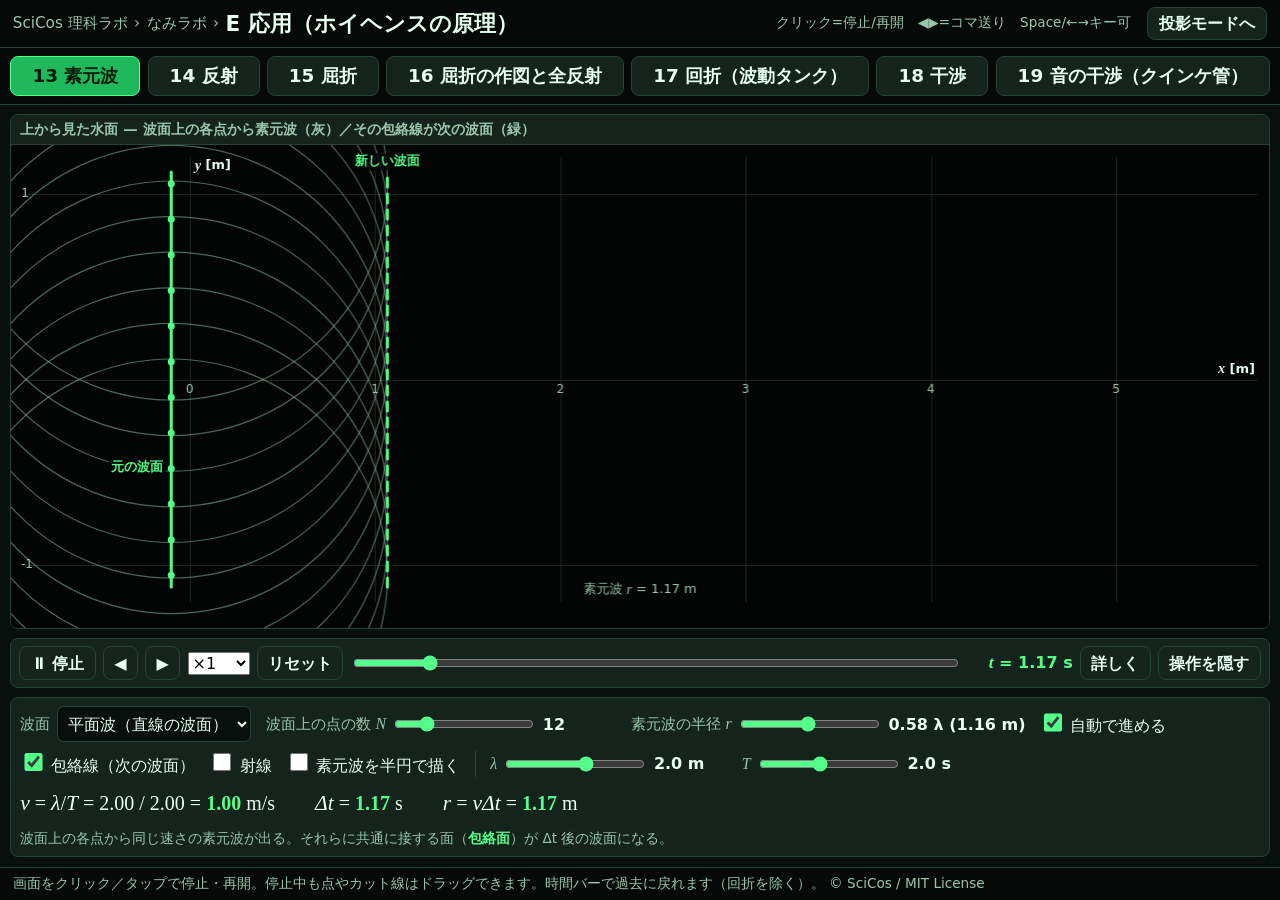
==== commit e55c6727: "move: 音のシミュレーションをなみラボへ（E-19 クインケ管・F 音 20〜24）／おとラボはオシロ専用・旧URLはリダイレクト・パンくず追加 Co-Authored-By: Claude Op" ====
--- a/applied.html
+++ b/applied.html
@@ -17,6 +17,35 @@
   html[data-mode=proj] .panel{min-height:345px}
   html[data-mode=proj] .panel canvas{min-height:295px}
   @media (max-width:760px){ html[data-mode=proj] .panel{min-height:260px} }
+  /* 19 音の干渉（クインケ管）: 管の図（左・縦長）＋ B の y-t ＋ 振幅−d（右 2 段） */
+  .stage.qk{grid-template-columns:minmax(0,1.45fr) minmax(0,1fr);grid-template-areas:"pipe rec" "pipe amp"}
+  .stage.qk .panel.pipe{grid-area:pipe;min-height:560px}
+  .stage.qk .panel.rec{grid-area:rec;min-height:272px}
+  .stage.qk .panel.amp{grid-area:amp;min-height:272px}
+  .stage.qk.hasMax{grid-template-areas:none}
+  .stage.qk.hasMax .panel{grid-area:auto}
+  .controls .ctlLabel.hdr{font-weight:900;color:var(--text)}
+  .controls .note.reason{color:var(--text);opacity:.92;line-height:1.6;font-size:.9rem}
+  .controls .note.reason b{font-weight:800}
+  .controls .btnMini{padding:.35rem .6rem;font-size:.88rem}
+  .controls .ro{display:flex;flex-wrap:wrap;gap:.25rem 1.1rem;flex-basis:100%;font-variant-numeric:tabular-nums}
+  .controls .ro span{white-space:nowrap}
+  .controls .ro b{color:var(--yellow)}
+  .meter{display:inline-block;width:190px;max-width:48vw;height:1rem;border:1px solid var(--line);border-radius:5px;background:var(--bg);overflow:hidden;vertical-align:middle}
+  .meter > div{height:100%;width:0;background:var(--green)}
+  button.stopSnd{border-color:var(--red);color:var(--red);font-weight:800}
+  html[data-mode=proj] .controls .note.reason{opacity:1;font-size:.95rem}
+  html[data-mode=proj] .stage.qk .panel.pipe{min-height:640px}
+  html[data-mode=proj] .stage.qk .panel.rec,html[data-mode=proj] .stage.qk .panel.amp{min-height:312px}
+  html[data-mode=proj] .meter{border-width:2px;border-color:var(--text)}
+  @media (max-width:760px){
+    .stage.qk{grid-template-columns:1fr;grid-template-areas:"pipe" "rec" "amp"}
+    .stage.qk .panel.pipe{min-height:430px}
+    .stage.qk .panel.rec,.stage.qk .panel.amp{min-height:230px}
+    html[data-mode=proj] .stage.qk .panel.pipe{min-height:470px}
+    html[data-mode=proj] .stage.qk .panel.rec,html[data-mode=proj] .stage.qk .panel.amp{min-height:260px}
+  }
+  html[data-mode=proj] .stage.qk .panel canvas{min-height:160px}
 </style>
 </head><body>
 <script src="common.js"></script>
@@ -1395,6 +1424,384 @@
 
 /* ========================================================= */
 // 周期は各タブの api.period()（build 後に決まる）を参照する
+/* ===================== 19 音の干渉（クインケ管）=====================
+   名前の衝突を避けるため 1 つの関数に閉じる。外へ出すのは build / period / stopSound だけ。デバッグは window.__qk */
+const QK = (() => {
+const { C, TAU, ui, fmt, clamp, PROJ, SC, mathHTML, niceStep } = Nami;
+const S = v => v * SC;
+
+/* ===================== 管の形（単位 cm・上から見た図） =====================
+   スピーカー →(入口管)→ A ─┬─ 経路1（上・固定）──┐
+                              └─ 経路2（下・U 字管を d 引き出す）┘→ B →(出口管)→ 耳
+   d = 0 で L₁ = L₂（上下対称）。U 字管を d 引き出すと、左右の脚がそれぞれ d 伸びる → L₂ = L₁ + 2d */
+const G = { Lin: 24, W: 30, h: 12, r: 5, Lout: 20, tw: 3.4, dMax: 30 };
+
+function makePath(pieces) {
+  let L = 0;
+  pieces.forEach(p => { p.s0 = L; p.len = p.type === 'L' ? Math.hypot(p.x1 - p.x0, p.y1 - p.y0) : Math.abs(p.a1 - p.a0) * p.r; L += p.len; });
+  function at(s) {
+    s = clamp(s, 0, L);
+    let p = pieces[pieces.length - 1];
+    for (const q of pieces) if (s <= q.s0 + q.len) { p = q; break; }
+    const u = p.len > 0 ? (s - p.s0) / p.len : 0;
+    if (p.type === 'L') { const dx = p.x1 - p.x0, dy = p.y1 - p.y0, n = Math.hypot(dx, dy) || 1; return { x: p.x0 + dx * u, y: p.y0 + dy * u, tx: dx / n, ty: dy / n }; }
+    const a = p.a0 + (p.a1 - p.a0) * u, sg = Math.sign(p.a1 - p.a0);
+    return { x: p.cx + p.r * Math.cos(a), y: p.cy + p.r * Math.sin(a), tx: -Math.sin(a) * sg, ty: Math.cos(a) * sg };
+  }
+  return { L, at, pieces };
+}
+let pathIn = makePath([{ type: 'L', x0: -G.Lin, y0: 0, x1: 0, y1: 0 }]);
+let pathOut = makePath([{ type: 'L', x0: G.W, y0: 0, x1: G.W + G.Lout, y1: 0 }]);
+function makeLoop(sign, d) { // sign=+1 上（経路1）, -1 下（経路2・d 引き出し）
+  const H = G.h + d, r = G.r, W = G.W, k = sign;
+  return makePath([
+    { type: 'L', x0: 0, y0: 0, x1: 0, y1: k * (H - r) },
+    { type: 'A', cx: r, cy: k * (H - r), r, a0: Math.PI, a1: k > 0 ? Math.PI / 2 : Math.PI * 1.5 },
+    { type: 'L', x0: r, y0: k * H, x1: W - r, y1: k * H },
+    { type: 'A', cx: W - r, cy: k * (H - r), r, a0: k > 0 ? Math.PI / 2 : Math.PI * 1.5, a1: k > 0 ? 0 : TAU },
+    { type: 'L', x0: W, y0: k * (H - r), x1: W, y1: 0 }
+  ]);
+}
+const path1 = makeLoop(+1, 0);
+
+/* ===================== 状態 ===================== */
+const st = { f: 1000, v: 340, d: 0, Tanim: 2 };
+const lam = () => st.v / st.f * 100;               // λ [cm]
+const L1 = () => path1.L;
+const L2 = () => path1.L + 2 * st.d;
+const dL = () => L2() - L1();
+const ratio = () => Math.abs(Math.cos(Math.PI * dL() / lam())); // 合成振幅 / 2a
+
+/* 振幅-d の記録（0.1 cm ごと。NaN＝訪れていない） */
+const NB = Math.round(G.dMax / 0.1);
+let rec = new Float64Array(NB + 1).fill(NaN);
+const ampAt = d => Math.abs(Math.cos(Math.PI * 2 * d / lam()));
+function recordRange(a, b) { const i0 = Math.round(Math.min(a, b) / 0.1), i1 = Math.round(Math.max(a, b) / 0.1); for (let i = i0; i <= i1; i++) rec[i] = ampAt(i * 0.1); }
+function clearRec() { rec.fill(NaN); recordRange(st.d, st.d); }
+
+/* ===================== 音（計算した B の振幅で鳴らす・既定 OFF） ===================== */
+const snd = { ac: null, osc: null, gain: null, on: false, vol: 0.2, lastG: -1 };
+function sndTarget() { return snd.vol * 0.5 * ratio(); }
+function sndRamp(gv) {
+  if (!snd.gain) return; const now = snd.ac.currentTime, g = snd.gain.gain;
+  g.cancelScheduledValues(now); g.setValueAtTime(g.value, now); g.linearRampToValueAtTime(gv, now + 0.02);
+}
+function sndStart() {
+  try {
+    if (!snd.ac) { const AC = window.AudioContext || window.webkitAudioContext; if (!AC) return false; snd.ac = new AC(); }
+    if (snd.ac.state === 'suspended') snd.ac.resume();
+    if (!snd.osc) {
+      snd.osc = snd.ac.createOscillator(); snd.osc.type = 'sine'; snd.osc.frequency.value = st.f;
+      snd.gain = snd.ac.createGain(); snd.gain.gain.value = 0;
+      snd.osc.connect(snd.gain); snd.gain.connect(snd.ac.destination); snd.osc.start();
+    }
+    snd.on = true; snd.lastG = -1; sndRamp(sndTarget()); return true;
+  } catch (e) { return false; }
+}
+function sndStop() {
+  snd.on = false;
+  if (snd.osc) { const o = snd.osc, gn = snd.gain; sndRamp(0); try { o.stop(snd.ac.currentTime + 0.03); } catch (_) { } setTimeout(() => { try { o.disconnect(); gn.disconnect(); } catch (_) { } }, 80); snd.osc = null; snd.gain = null; }
+}
+function sndUpdate() {
+  if (!snd.on || !snd.osc) return;
+  const gv = sndTarget(); if (Math.abs(gv - snd.lastG) > 1e-4) { sndRamp(gv); snd.lastG = gv; }
+  if (Math.abs(snd.osc.frequency.value - st.f) > 0.01) snd.osc.frequency.setTargetAtTime(st.f, snd.ac.currentTime, 0.01);
+}
+
+/* ===================== タブ本体 ===================== */
+function buildQuincke(ctx) {
+  ctx.stage.classList.add('qk');
+  const cvP = ctx.canvas({ title: 'クインケ管（上から見た図）', className: 'pipe' });
+  const cvR = ctx.canvas({ title: 'B に届く波の y-t（青破線＝経路1から・赤破線＝経路2から・緑＝合成）', className: 'rec' });
+  const cvA = ctx.canvas({ title: 'B での振幅 − d', className: 'amp' });
+  cvP.setPad({ l: 6, r: 6, t: 6, b: 6 });
+  cvR.setPad({ l: 44, r: 14, t: 14, b: 30 });
+  cvA.setPad({ l: 44, r: 14, t: 16, b: 32 });
+
+  const tog = {};
+  /* ---- 操作 ---- */
+  const cl = ctx.controls;
+  const fS = ui.slider(cl, { label: '振動数 f', min: 300, max: 3000, step: 10, value: st.f, fmt: x => fmt(x, 0) + ' Hz', onInput: x => { st.f = x; clearRec(); } });
+  const dS = ui.slider(cl, { label: '引き出す長さ d', min: 0, max: G.dMax, step: 0.1, value: 0, fmt: x => fmt(x, 1) + ' cm', onInput: x => { stopAuto(); setD(x); } });
+  const autoBtn = ui.button(dS.box, { label: '自動で引き出す', className: 'btnMini', onClick: () => (auto.on ? stopAuto() : startAuto()) });
+  autoBtn.title = 'd を 0 から最大までゆっくり動かす';
+  ui.button(dS.box, { label: 'グラフを消す', className: 'btnMini', onClick: () => clearRec() });
+  ui.sep(cl);
+  tog.p1 = ui.toggle(cl, { label: '経路1の音', checked: true });
+  tog.p2 = ui.toggle(cl, { label: '経路2の音', checked: true });
+  tog.mk = ui.toggle(cl, { label: '密の位置の目盛り', checked: true });
+  tog.ar = ui.toggle(cl, { label: '伸びた長さの矢印', checked: true });
+
+  /* 読み出し */
+  const roBox = document.createElement('div'); roBox.className = 'ro'; cl.appendChild(roBox);
+  const meterG = ui.group(cl, 'B での合成振幅'); const meter = document.createElement('span'); meter.className = 'meter'; const bar = document.createElement('div'); meter.appendChild(bar); meterG.appendChild(meter);
+  const meterV = document.createElement('span'); meterV.className = 'readout'; meterG.appendChild(meterV);
+
+  /* 音 */
+  ui.sep(cl);
+  const sG = ui.group(cl);
+  const sT = ui.toggle(sG, { label: '音を鳴らす', checked: false, onChange: on => { if (on) { if (!sndStart()) sT.set(false, true); } else sndStop(); } });
+  const volS = ui.slider(cl, { label: '音量', min: 0, max: 100, step: 1, value: 20, fmt: x => fmt(x, 0) + ' %', onInput: x => { snd.vol = x / 100; snd.lastG = -1; } });
+  ui.button(volS.box, { label: '■ 音を止める', className: 'btnMini stopSnd', onClick: () => { sT.set(false); } });
+
+
+  /* 詳しく */
+  const dt = ctx.detail;
+  ui.slider(dt, { label: '音速 v', min: 330, max: 350, step: 1, value: st.v, fmt: x => fmt(x, 0) + ' m/s', onInput: x => { st.v = x; clearRec(); } });
+  ui.select(dt, { label: 'スローモーション', value: '2', options: [['1', '1 周期を 1 秒で'], ['2', '1 周期を 2 秒で'], ['4', '1 周期を 4 秒で']], onChange: v => { st.Tanim = parseFloat(v); } });
+  ui.note(dt, '式で書くと: B で経路1から届く波 y₁ = a sin 2π(t/T − L₁/λ)、経路2から届く波 y₂ = a sin 2π(t/T − L₂/λ)。重ね合わせ y = y₁ + y₂ = 2a cos(πΔL/λ) · sin 2π(t/T − (L₁ + L₂)/(2λ))。だから B での合成振幅は 2a|cos(πΔL/λ)|。').classList.add('reason');
+  ui.note(dt, 'y-t の y は B での空気の変位（管に沿った向き）。');
+
+  dbg._setD = x => setD(x);
+  dbg._setF = x => fS.set(x);
+  function setD(x, jump) { const nd = clamp(x, 0, G.dMax); if (!jump) recordRange(st.d, nd); st.d = nd; if (jump) recordRange(nd, nd); dS.set(nd, true); }
+
+  /* 自動スイープ（実時間で 2.5 cm/s） */
+  const auto = { on: false, last: 0 };
+  function startAuto() { auto.on = true; auto.last = performance.now(); setD(0, true); autoBtn.textContent = '止める'; autoBtn.classList.add('active'); }
+  function stopAuto() { if (!auto.on) return; auto.on = false; autoBtn.textContent = '自動で引き出す'; autoBtn.classList.remove('active'); }
+
+  /* ---- U 字管のドラッグ（底の横管ぜんたい＋取っ手がつかめる） ---- */
+  let grabOff = 0;
+  const slideY = () => -(G.h + st.d);
+  for (let x = 1; x <= G.W - 1 + 1e-9; x += 2.5) {
+    cvP.addHandle({ get: () => ({ x, y: slideY() }), r: 30,
+      onStart: p => { stopAuto(); grabOff = cvP.wy(p.y) - slideY(); },
+      set: (wx, wy) => { setD(-(wy - grabOff) - G.h); } });
+  }
+  // 取っ手（U の下）
+  cvP.addHandle({ get: () => ({ x: G.W / 2, y: slideY() - G.tw / 2 - 3.2 }), r: 36,
+    onStart: p => { stopAuto(); grabOff = cvP.wy(p.y) - slideY(); },
+    set: (wx, wy) => { setD(-(wy - grabOff) - G.h); } });
+
+  /* ---- ルーラー／描画ヘルパ ---- */
+  const g = cvP.ctx;
+  let TS = 1; // 狭い画面では図中の文字を小さく
+  const tx = (str, x, y, o = {}) => cvP.text(str, x, y, Object.assign({}, o, { size: (o.size || 13) * TS }));
+  function strokePath(P, widthPx, color, alpha) {
+    g.save(); g.strokeStyle = color; g.globalAlpha = alpha == null ? 1 : alpha; g.lineWidth = widthPx; g.lineCap = 'butt'; g.lineJoin = 'round';
+    g.beginPath();
+    for (const p of P.pieces) {
+      if (p.type === 'L') { if (p === P.pieces[0]) g.moveTo(cvP.px(p.x0), cvP.py(p.y0)); g.lineTo(cvP.px(p.x1), cvP.py(p.y1)); }
+      else { const n = Math.max(6, Math.ceil(p.len * cvP.sx / 4)); for (let i = 0; i <= n; i++) { const a = p.a0 + (p.a1 - p.a0) * i / n; g.lineTo(cvP.px(p.cx + p.r * Math.cos(a)), cvP.py(p.cy + p.r * Math.sin(a))); } }
+    }
+    g.stroke(); g.restore();
+  }
+  /* 管の中を濃淡で塗る: val(s) ∈ [-1,1] */
+  function shadePath(P, val) {
+    const twPx = G.tw * cvP.sx, ds = Math.max(0.15, 1.6 / cvP.sx);
+    g.save(); g.lineCap = 'butt'; g.lineWidth = twPx;
+    for (let s = 0; s < P.L; s += ds) {
+      const a = P.at(s), b = P.at(Math.min(P.L, s + ds * 1.7));
+      const c = C.shade(val(s + ds / 2));
+      g.strokeStyle = `rgb(${c[0]},${c[1]},${c[2]})`;
+      g.beginPath(); g.moveTo(cvP.px(a.x), cvP.py(a.y)); g.lineTo(cvP.px(b.x), cvP.py(b.y)); g.stroke();
+    }
+    g.restore();
+  }
+  function markAt(P, s, alpha) {
+    const p = P.at(s), nx = -p.ty, ny = p.tx, hw = G.tw / 2;
+    cvP.linePx(cvP.px(p.x - nx * hw), cvP.py(p.y - ny * hw), cvP.px(p.x + nx * hw), cvP.py(p.y + ny * hw), { color: PROJ ? '#000' : '#ffffff', width: 2.2, alpha: alpha == null ? 0.95 : alpha });
+  }
+  /* 密の位置（位相 φ0 − sTot/λ が整数）: sTot = s0 + s, s∈[0,L] */
+  function marks(P, s0, phi0, shift, alpha) {
+    const l = lam();
+    const nMin = Math.ceil(phi0 - shift - (s0 + P.L) / l - 1e-9), nMax = Math.floor(phi0 - shift - s0 / l + 1e-9);
+    for (let n = nMin; n <= nMax; n++) { const s = l * (phi0 - shift - n) - s0; if (s >= 0 && s <= P.L) markAt(P, s, alpha); }
+  }
+
+  function drawSpeaker() {
+    const x = -G.Lin, hw = G.tw / 2;
+    const pts = [[x, hw], [x - 3, hw + 3.2], [x - 3, -hw - 3.2], [x, -hw]].map(([a, b]) => ({ x: a, y: b }));
+    cvP.plotPts(pts, { close: true, fill: PROJ ? '#cfd6d2' : '#2a3a32', color: C.text, width: 1.8 });
+    g.save(); g.fillStyle = PROJ ? '#333' : '#556b60'; g.fillRect(cvP.px(x - 6), cvP.py(hw + 1.2), (3) * cvP.sx, (G.tw + 2.4) * cvP.sx); g.restore();
+    tx('スピーカー', x - 3, -hw - 5.5, { color: C.text, bold: true, size: 13 });
+  }
+  function drawEar() {
+    const x = G.W + G.Lout + 1.4;
+    cvP.circle(x + 1.6, 0, 2.4, { color: C.text, width: 2, fill: PROJ ? '#f2e2d2' : '#3a2f28' });
+    tx('耳（マイク）', x + 1, -G.tw / 2 - 5.5, { color: C.text, bold: true, size: 13 });
+  }
+  function drawRuler() { // 右脚の外側に d の目盛り（0 = 押し込んだ位置）
+    const x = G.W + 9.5, y0 = -(G.h), y1 = -(G.h + G.dMax);
+    cvP.line(x, y0, x, y1, { color: C.muted, width: 1.5 });
+    for (let k = 0; k <= G.dMax; k++) {
+      const y = y0 - k, big = k % 5 === 0;
+      cvP.line(x, y, x + (big ? 2.2 : 1.1), y, { color: C.muted, width: big ? 1.6 : 1 });
+      if (big && (k % 10 === 0 || cvP.sx > 5.5)) tx(String(k), x + 3.4, y, { color: C.muted, size: 11, align: 'left', bg: false });
+    }
+    tx('d [cm]', x + 1.5, y1 - 2.4, { color: C.muted, size: 12, bold: true, bg: false });
+    // ΔL = 2d の目盛り（λ/2 の整数倍ごと・λ の整数倍は太く）: d = nλ/4
+    { const xL = x + 8, l = lam(), stepPx = l / 4 * cvP.sx, lblPx = 14 * TS;
+      let every = 1; while (stepPx * every < 4) every++;            // 線どうし 4px 以上
+      if (every > 1 && every % 2) every++;                            // 間引く時は λ の整数倍だけ残す
+      const halfLbl = stepPx >= lblPx, intEvery = Math.max(1, Math.ceil(lblPx / (2 * stepPx)));
+      cvP.line(xL, y0, xL, y1, { color: C.text, width: 1.5 });
+      const ticks = [];
+      for (let n = every; n * l / 4 <= G.dMax + 1e-9; n += every) {
+        const dd = n * l / 4, y = y0 - dd, major = n % 2 === 0, m = n / 2;
+        cvP.line(xL, y, xL + (major ? 2.4 : 1.3), y, { color: C.text, width: major ? 2.6 : 1.2 });
+        let lb = '';
+        if (major) { if (m % intEvery === 0) lb = (m === 1 ? '' : String(m)) + 'λ'; }
+        else if (halfLbl) lb = (n === 1 ? '' : String(n)) + 'λ/2';
+        if (lb) tx(lb, xL + 3.4, y, { color: C.text, size: major ? 12 : 11, bold: major, align: 'left', bg: false });
+        ticks.push({ n, d: dd, major, label: lb, py: cvP.py(y) });
+      }
+      tx('ΔL', xL + 2.5, y1 - 2.4, { color: C.text, size: 13, bold: true, bg: false });
+      dbg.dlTicks = ticks; dbg.dlAxisX = xL; }
+    // 現在の d
+    const yc = y0 - st.d;
+    cvP.line(G.W + G.tw / 2 + 0.6, yc, x + 2.4, yc, { color: C.yellow, width: 1.6, dash: [4, 3] });
+    cvP.arrowPx(cvP.px(x - 2.8), cvP.py(yc), cvP.px(x - 0.2), cvP.py(yc), { color: C.yellow, width: 2 });
+  }
+  function drawSleeves() { // スライドの外管（固定）: 下側の脚の上部
+    const hw = G.tw / 2 + 0.8, ya = -1.6, yb = -(G.h - G.r) + 0.4;
+    [0, G.W].forEach(x => {
+      g.save(); g.strokeStyle = PROJ ? '#000' : C.guide; g.lineWidth = S(2); g.globalAlpha = PROJ ? 1 : 0.85;
+      g.strokeRect(cvP.px(x - hw), cvP.py(ya), 2 * hw * cvP.sx, (ya - yb) * cvP.sx); g.restore();
+    });
+  }
+  function drawExtArrows() {
+    const d = st.d; if (d < 0.6) return;
+    const yTop = -(G.h - G.r), yBot = yTop - d;
+    [[-G.tw / 2 - 2.2, 'right'], [G.W + G.tw / 2 + 2.2, 'left']].forEach(([x, side]) => {
+      cvP.arrow(x, yTop, x, yBot, { color: C.yellow, width: 2.2 }); cvP.arrow(x, yBot, x, yTop, { color: C.yellow, width: 2.2 });
+      const lx = side === 'right' ? x - 1.2 : x + 1.2;
+      tx('d', lx, (yTop + yBot) / 2, { color: C.yellow, bold: true, size: 15, align: side === 'right' ? 'right' : 'left' });
+    });
+    tx('のび d ＋ d ＝ 2d', G.W / 2, -(G.h - G.r) - Math.max(1.5, d / 2) - 0.2, { color: C.yellow, bold: true, size: 13 });
+  }
+
+  dbg.handlePx = () => { const r = cvP.el.getBoundingClientRect(); return { x: r.left + cvP.px(G.W / 2), y: r.top + cvP.py(slideY() - G.tw / 2 - 3.2) }; };
+
+  let lastReal = performance.now(), roKey = '';
+  function updateReadouts() {
+    const key = [st.f, st.v, st.d].join(',');
+    if (key === roKey) return; roKey = key;
+    const l = lam(), q = dL() / l, a = ratio();
+    roBox.innerHTML = mathHTML(
+      `<span>L₁ = <b>${fmt(L1(), 1)}</b> cm</span><span>L₂ = <b>${fmt(L2(), 1)}</b> cm</span>` +
+      `<span>経路差 ΔL = L₂ − L₁ = 2d = <b>${fmt(dL(), 1)}</b> cm</span>` +
+      `<span>λ = v/f = <b>${fmt(l, 1)}</b> cm</span>` +
+      `<span>ΔL/λ = <b>${fmt(q, 2)}</b></span>`);
+    bar.style.width = (a * 100).toFixed(1) + '%';
+    meterV.innerHTML = mathHTML(fmt(a, 2) + ' × 2a');
+  }
+
+  return {
+    onShow() { cvP.resize(); },
+    draw(t) {
+      const now = performance.now(), dtr = Math.min(0.1, (now - lastReal) / 1000); lastReal = now;
+      if (auto.on) { const nd = st.d + 2.5 * dtr; if (nd >= G.dMax) { setD(G.dMax); stopAuto(); } else setD(nd); }
+      updateReadouts(); sndUpdate();
+      const l = lam(), phi0 = t / st.Tanim;
+      /* 狭い画面（スマホ縦）では入口管・出口管を短く描いて図を大きくする（共通の長さなので干渉には影響しない） */
+      const narrow = cvP.w < 640; TS = narrow ? 0.8 : 1;
+      const lin = narrow ? 10 : 24, lout = narrow ? 9 : 20;
+      if (lin !== G.Lin || lout !== G.Lout) { G.Lin = lin; G.Lout = lout; pathIn = makePath([{ type: 'L', x0: -G.Lin, y0: 0, x1: 0, y1: 0 }]); pathOut = makePath([{ type: 'L', x0: G.W, y0: 0, x1: G.W + G.Lout, y1: 0 }]); }
+      const path2 = makeLoop(-1, st.d);
+      dbg.path2L = path2.L;
+      /* ===== 管の図 ===== */
+      const bx0 = -G.Lin - 8, bx1 = Math.max(G.W + G.Lout + 9, G.W + 27), by0 = -(G.h + G.dMax) - 3.5, by1 = G.h + 7;
+      cvP.clear();
+      { const iw = Math.max(1, cvP.iw), ih = Math.max(1, cvP.ih); const sc = Math.min(iw / (bx1 - bx0), ih / (by1 - by0)); const hw = iw / sc / 2;
+        cvP.setView({ x0: (bx0 + bx1) / 2 - hw, x1: (bx0 + bx1) / 2 + hw, y0: (by0 + by1) / 2 - ih / sc / 2, y1: (by0 + by1) / 2 + ih / sc / 2 }); }
+      const twPx = G.tw * cvP.sx;
+      const neutral = PROJ ? '#555' : '#7fa090';
+      // 輪郭（投影: 黒く太く → 色の縁）
+      const all = [[pathIn, neutral], [path1, C.wave1], [path2, C.wave2], [pathOut, neutral]];
+      if (PROJ) all.forEach(([P]) => strokePath(P, twPx + S(7), '#000'));
+      all.forEach(([P, col]) => strokePath(P, twPx + S(PROJ ? 3 : 4.5), col, PROJ ? 1 : 0.7));
+      // 中の空気（疎密）: 密 ∝ cos 2π(φ0 − s/λ)
+      const dens = sTot => Math.cos(TAU * (phi0 - sTot / l));
+      const empty = () => 0;
+      shadePath(pathIn, s => dens(s));
+      shadePath(path1, tog.p1.get() ? (s => dens(G.Lin + s)) : empty);
+      shadePath(path2, tog.p2.get() ? (s => dens(G.Lin + s)) : empty);
+      const w1 = tog.p1.get() ? 1 : 0, w2 = tog.p2.get() ? 1 : 0;
+      shadePath(pathOut, u => (w1 * dens(G.Lin + L1() + u) + w2 * dens(G.Lin + L2() + u)) / 2);
+      drawSleeves();
+      if (tog.mk.get()) {
+        marks(pathIn, 0, phi0, 0);
+        if (w1) marks(path1, G.Lin, phi0, 0);
+        if (w2) marks(path2, G.Lin, phi0, 0);
+        if (w1 && w2) { const c = Math.cos(Math.PI * dL() / l), al = Math.abs(c); if (al > 0.12) marks(pathOut, G.Lin + (L1() + L2()) / 2, phi0, c >= 0 ? 0 : 0.5, Math.min(0.95, al)); }
+        else if (w1 || w2) marks(pathOut, G.Lin + (w1 ? L1() : L2()), phi0, 0);
+      }
+      // 取っ手と U 字管の表示
+      const yb = slideY();
+      { const gx = G.W / 2, gy = yb - G.tw / 2 - 3.2, X = cvP.px(gx), Y = cvP.py(gy), wpx = S(64), hpx = S(20);
+        cvP.line(gx, yb - G.tw / 2, gx, gy, { color: C.text, width: 3 });
+        g.save(); g.fillStyle = C.yellow; g.strokeStyle = PROJ ? '#000' : '#000'; g.lineWidth = S(1.5);
+        g.beginPath(); if (g.roundRect) g.roundRect(X - wpx / 2, Y - hpx / 2, wpx, hpx, S(6)); else g.rect(X - wpx / 2, Y - hpx / 2, wpx, hpx); g.fill(); g.stroke(); g.restore();
+        cvP.textPx('↕ 取っ手', X, Y, { color: PROJ ? '#fff' : '#000', bold: true, size: 12, bg: false });
+        cvP.textPx('U 字管（スライド）', X, Y + hpx / 2 + S(11) * TS, { color: C.wave2, bold: true, size: 12 * TS });
+      }
+      drawRuler();
+      if (tog.ar.get()) drawExtArrows();
+      // ラベル
+      tx('A', -2.6, 2.6, { color: C.text, bold: true, size: 16 });
+      tx('B', G.W + 2.6, 2.6, { color: C.text, bold: true, size: 16 });
+      cvP.dot(G.W, 0, 4, { color: C.yellow, stroke: PROJ ? '#000' : '#000' });
+      tx('経路1（固定）L₁ = ' + fmt(L1(), 1) + ' cm', G.W / 2, G.h + G.tw / 2 + 2.6, { color: C.wave1, bold: true, size: 13 });
+      tx('経路2 L₂ = ' + fmt(L2(), 1) + ' cm', G.W / 2, yb + G.tw / 2 + 2.6, { color: C.wave2, bold: true, size: 13 });
+      // 凡例（左下）
+      { const X = cvP.pad.l + S(8), Y = cvP.h - cvP.pad.b - S(64);
+        [[1, '密'], [-1, '疎']].forEach(([v, lb], i) => { const c = C.shade(v); g.fillStyle = `rgb(${c[0]},${c[1]},${c[2]})`; g.fillRect(X, Y + i * S(22), S(18), S(14)); g.strokeStyle = C.line; g.strokeRect(X, Y + i * S(22), S(18), S(14)); cvP.textPx(lb, X + S(24), Y + i * S(22) + S(7), { align: 'left', size: 12, color: C.text, bg: false }); });
+        { const c = C.shade(1); g.fillStyle = `rgb(${c[0]},${c[1]},${c[2]})`; g.fillRect(X, Y + S(44), S(18), S(14)); cvP.linePx(X + S(9), Y + S(44), X + S(9), Y + S(58), { color: PROJ ? '#000' : '#fff', width: 2.2 }); cvP.textPx('＝ 密の位置', X + S(24), Y + S(51), { align: 'left', size: 12, color: C.text, bg: false }); }
+      }
+
+      /* ===== B での y-t（記録計） ===== */
+      const Tms = 1000 / st.f, tau = phi0 * Tms, span = 3 * Tms;
+      const x0 = Math.floor(tau / span) * span;
+      cvR.clear(); cvR.setView({ x0, x1: x0 + span, y0: -2.5, y1: 2.5 });
+      cvR.axes({ xLabel: 't [ms]', yLabel: 'y', yStep: 1, xTicks: false, yTick: y => ({ '-2': '−2a', '-1': '−a', '1': 'a', '2': '2a' })[fmt(y, 0)] || '0' });
+      const ph1 = (G.Lin + L1()) / l, ph2 = (G.Lin + L2()) / l;
+      const y1 = tt => w1 * Math.sin(TAU * (tt / Tms - ph1)), y2 = tt => w2 * Math.sin(TAU * (tt / Tms - ph2));
+      cvR.clip(() => {
+        // 前のページの記録（定常状態なので同じ形）を薄く残す＝ペンがまだ通っていない部分
+        cvR.plot(tt => y1(tt) + y2(tt), { color: C.wave, width: 3, x0: tau, x1: x0 + span, alpha: PROJ ? 0.3 : 0.22 });
+        if (w1) cvR.plot(y1, { color: C.wave1, width: 1.8, dash: [7, 4], x0: tau, x1: x0 + span, alpha: PROJ ? 0.3 : 0.22 });
+        if (w2) cvR.plot(y2, { color: C.wave2, width: 1.8, dash: [7, 4], x0: tau, x1: x0 + span, alpha: PROJ ? 0.3 : 0.22 });
+        cvR.plot(tt => y1(tt) + y2(tt), { color: C.wave, width: 4, x0, x1: tau });
+        if (w1) cvR.plot(y1, { color: C.wave1, width: 2.2, dash: [7, 4], x0, x1: tau });
+        if (w2) cvR.plot(y2, { color: C.wave2, width: 2.2, dash: [7, 4], x0, x1: tau });
+      });
+      { const xs = niceStep(span, cvR.w < 500 ? 4 : 6), dg = Math.max(0, -Math.floor(Math.log10(xs) + 1e-9));
+        for (let x = Math.ceil(x0 / xs - 1e-9) * xs; x <= x0 + span + 1e-9; x += xs) cvR.textPx(fmt(x, dg), cvR.px(x), cvR.h - cvR.pad.b + S(4), { baseline: 'top', size: 11, color: C.muted, bg: false, rich: false }); }
+      cvR.dot(tau, y1(tau) + y2(tau), 5, { color: C.wave, stroke: '#000' });
+      cvR.textPx('B での合成の振幅 = ' + fmt(w1 && w2 ? 2 * ratio() : (w1 || w2 ? 1 : 0), 2) + 'a', cvR.pad.l + S(6), cvR.h - cvR.pad.b - S(12), { align: 'left', size: 12, color: C.wave, bold: true });
+
+      /* ===== 振幅 − d ===== */
+      cvA.clear(); cvA.setView({ x0: 0, x1: G.dMax, y0: 0, y1: 1.12 });
+      cvA.axes({ xLabel: 'd [cm]', yLabel: '振幅（2a を 1）', xStep: 5, yStep: 0.2 });
+      cvA.clip(() => {
+        let run = [];
+        const flush = () => { if (run.length > 1) cvA.plotPts(run, { color: C.wave, width: 2.6 }); else if (run.length === 1) cvA.dot(run[0].x, run[0].y, 2.5, { color: C.wave }); run = []; };
+        for (let i = 0; i <= NB; i++) { const v = rec[i]; if (isNaN(v)) flush(); else run.push({ x: i * 0.1, y: v }); }
+        flush();
+        cvA.line(st.d, 0, st.d, 1.12, { color: C.yellow, width: 1.2, dash: [4, 4], alpha: 0.8 });
+      });
+      cvA.dot(st.d, ratio(), 5.5, { color: C.yellow, stroke: '#000' });
+    }
+  };
+}
+
+const dbg = (window.__qk = {
+  st, G, lam, L1, L2, dL, ratio,
+  setD: x => { window.__qk._setD(x); },
+  setF: x => { window.__qk._setF(x); },
+  recCount: () => { let n = 0; for (const v of rec) if (!isNaN(v)) n++; return n; },
+  snd
+});
+
+document.addEventListener('visibilitychange', () => { if (document.hidden && snd.on) { sndStop(); syncSoundToggle(); } });
+window.addEventListener('pagehide', () => sndStop());
+function syncSoundToggle() { document.querySelectorAll('.controls label').forEach(l => { if (l.textContent.includes('音を鳴らす')) l.querySelector('input').checked = snd.on; }); }
+
+return { build: buildQuincke, period: () => st.Tanim, stopSound: () => { if (snd.on) { sndStop(); syncSoundToggle(); } } };
+})();
+
 function tabPeriod() { return (this.api && this.api.period) ? this.api.period() : 2; }
 Nami.init({
   title: 'E 応用（ホイヘンスの原理）',
@@ -1404,8 +1811,13 @@
     { id: 'refract', label: '15 屈折', scrub: false, period: tabPeriod, build: buildRefract },
     { id: 'refract2', label: '16 屈折の作図と全反射', period: tabPeriod, build: buildRefract2 },
     { id: 'diffract', label: '17 回折（波動タンク）', scrub: false, period: tabPeriod, build: buildDiffract },
-    { id: 'interfere', label: '18 干渉', period: tabPeriod, build: buildInterfere }
+    { id: 'interfere', label: '18 干渉', period: tabPeriod, build: buildInterfere },
+    { id: 'quincke', label: '19 音の干渉（クインケ管）', period: QK.period, build: QK.build }
   ]
 });
+/* クインケ管の音は、ほかのタブへ移ったら止める */
+function qkGuard() { const t = Nami.app.active; if (t && t.id !== 'quincke') QK.stopSound(); }
+document.querySelector('nav.tabs').addEventListener('click', qkGuard);
+window.addEventListener('hashchange', qkGuard);
 })();
 </script></body></html>
